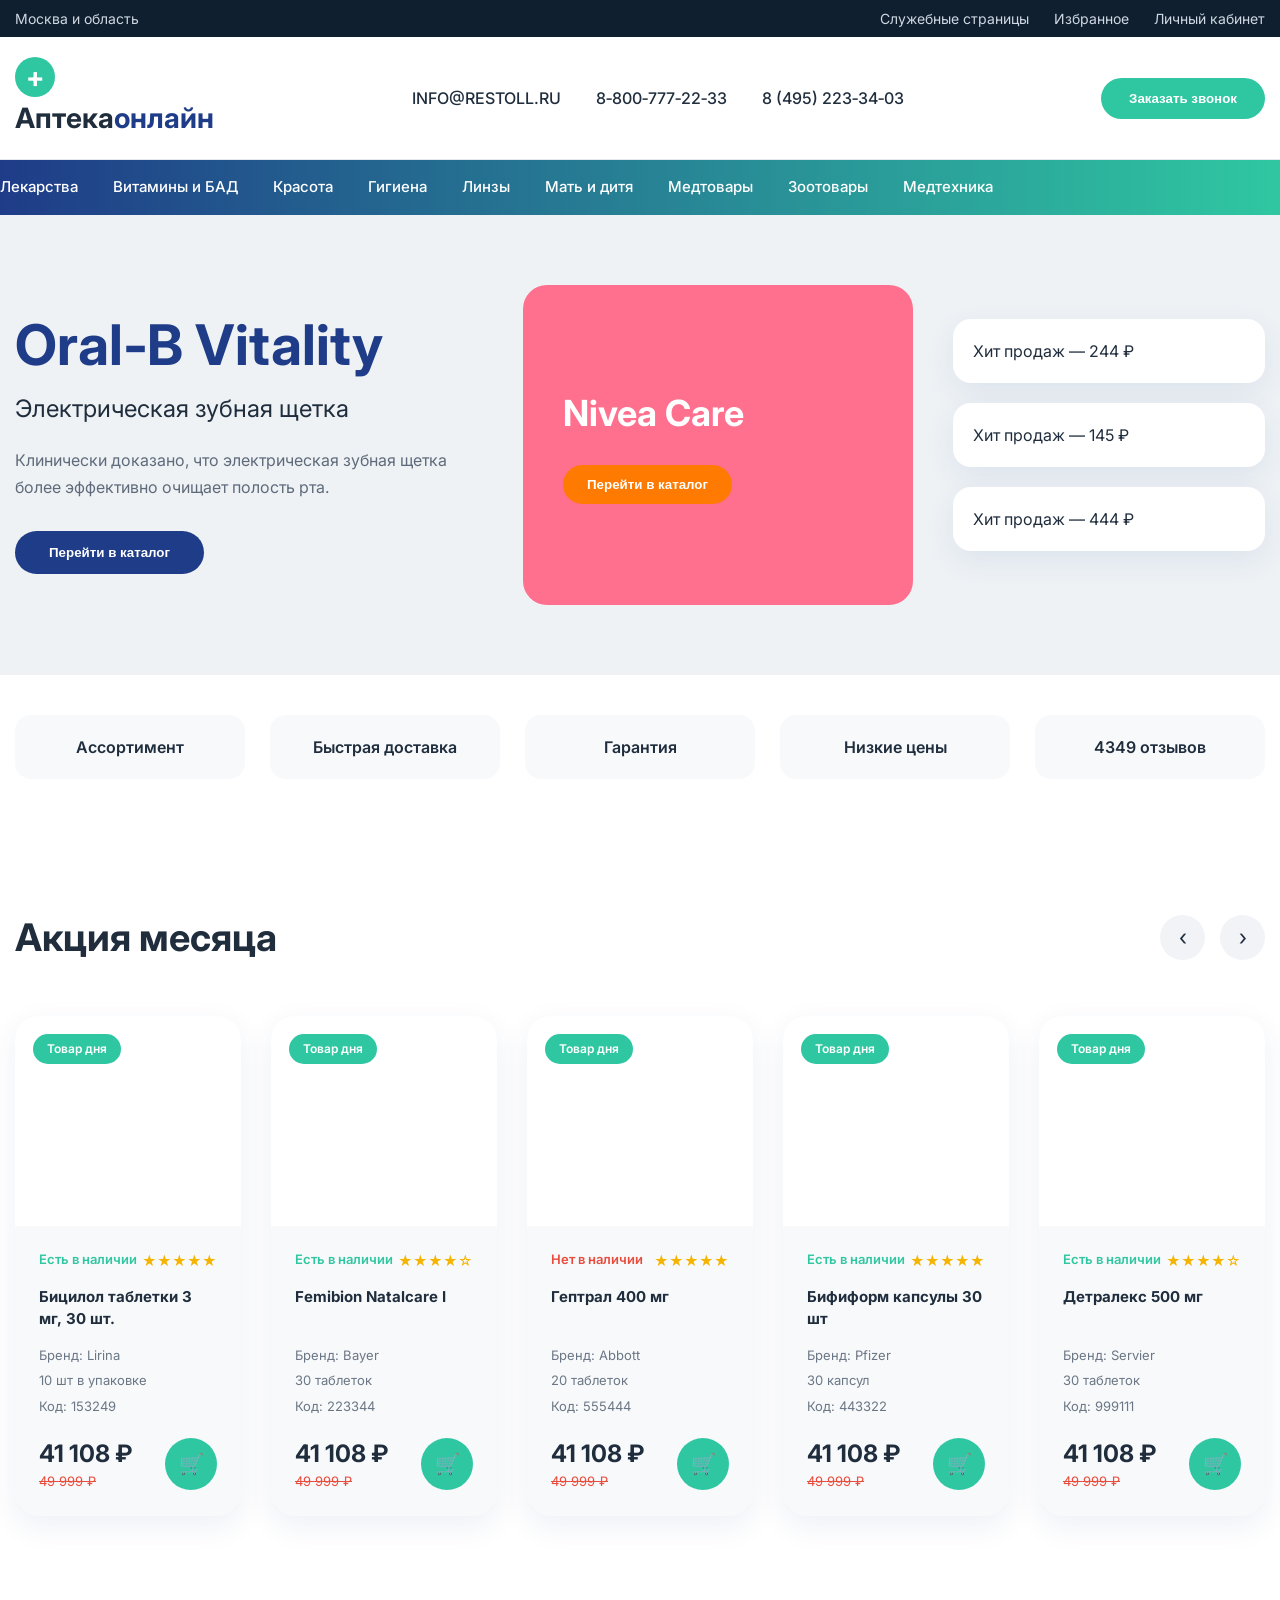
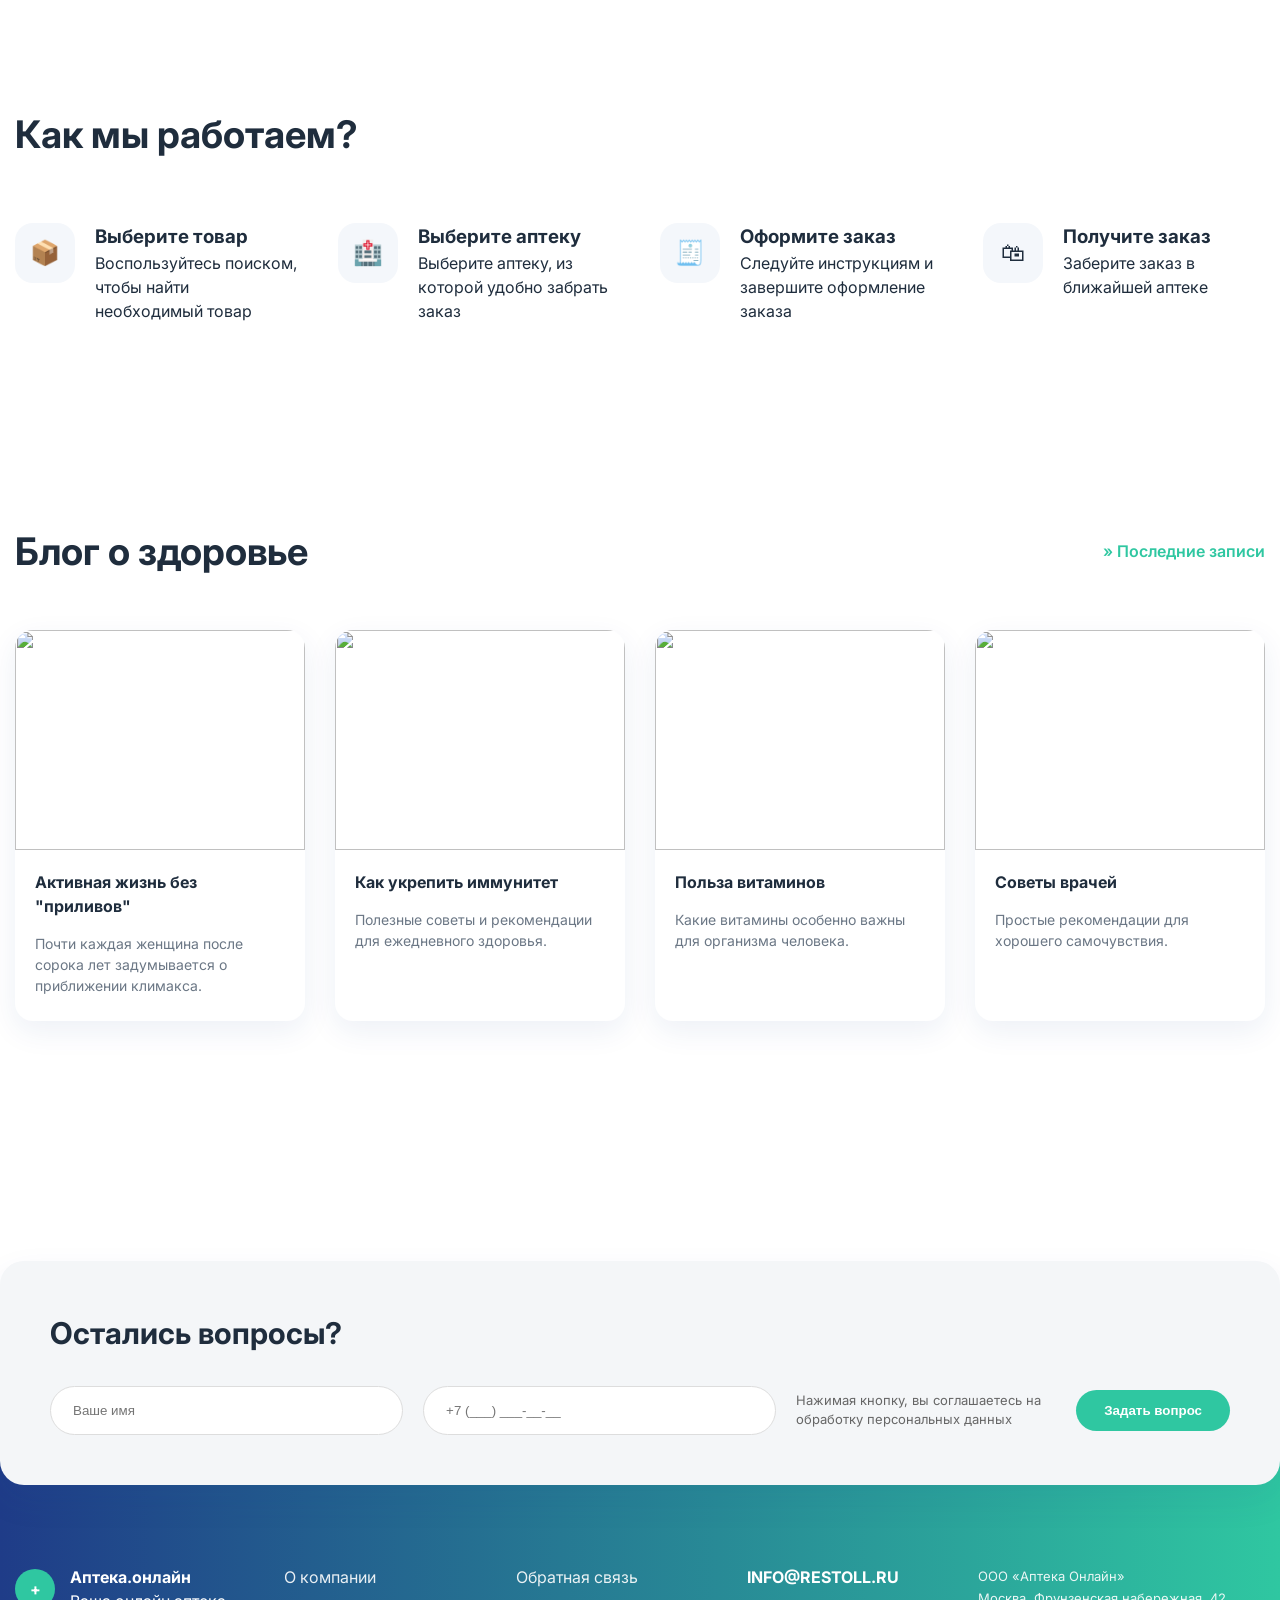
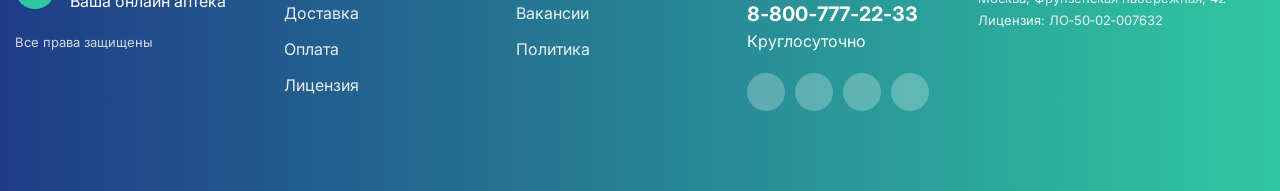
==== index.html @ 7237d6bb "Update index.html" ====
<!DOCTYPE html>
<html lang="ru">
<head>
<meta charset="UTF-8">
<meta name="viewport" content="width=device-width, initial-scale=1.0">

<title>Аптека онлайн</title>

<link rel="preconnect" href="https://fonts.googleapis.com">
<link rel="preconnect" href="https://fonts.gstatic.com" crossorigin>

<link href="https://fonts.googleapis.com/css2?family=Inter:wght@400;500;600;700&display=swap" rel="stylesheet">

<link rel="stylesheet" href="css/style.css">
</head>

<body>

<!-- ================= HEADER ================= -->

<header class="header">

    <!-- TOPBAR -->
    <div class="topbar">
        <div class="container topbar-flex">

            <div>Москва и область</div>

            <div class="top-links">
                <a href="#">Служебные страницы</a>
                <a href="#">Избранное</a>
                <a href="#">Личный кабинет</a>
            </div>

        </div>
    </div>

    <!-- MAIN HEADER -->
    <div class="header-main">

        <div class="container header-flex">

            <div class="logo">
                <span class="logo-icon">+</span>
                Аптека<span class="blue">онлайн</span>
            </div>

            <div class="header-contacts">
                <div>INFO@RESTOLL.RU</div>
                <div>8‑800‑777‑22‑33</div>
                <div>8 (495) 223‑34‑03</div>
            </div>

            <button class="btn-green">
                Заказать звонок
            </button>

        </div>

    </div>

    <!-- NAV -->
    <nav class="nav">

        <div class="container nav-flex">

            <a href="#">Лекарства</a>
            <a href="#">Витамины и БАД</a>
            <a href="#">Красота</a>
            <a href="#">Гигиена</a>
            <a href="#">Линзы</a>
            <a href="#">Мать и дитя</a>
            <a href="#">Медтовары</a>
            <a href="#">Зоотовары</a>
            <a href="#">Медтехника</a>

        </div>

    </nav>

</header>

<!-- ================= HERO ================= -->

<section class="hero">

    <div class="container hero-grid">

        <!-- LEFT -->
        <div class="hero-left">

            <h1>Oral‑B Vitality</h1>

            <p class="subtitle">
                Электрическая зубная щетка
            </p>

            <p class="desc">
                Клинически доказано, что электрическая зубная щетка
                более эффективно очищает полость рта.
            </p>

            <button class="btn-blue">
                Перейти в каталог
            </button>

        </div>

        <!-- CENTER BANNER -->
        <div class="hero-banner pink">

            <h3>Nivea Care</h3>

            <button class="btn-orange">
                Перейти в каталог
            </button>

        </div>

        <!-- RIGHT MINI CARDS -->
        <div class="hero-right">

            <div class="mini-card">
                Хит продаж — 244 ₽
            </div>

            <div class="mini-card">
                Хит продаж — 145 ₽
            </div>

            <div class="mini-card">
                Хит продаж — 444 ₽
            </div>

        </div>

    </div>

</section>

<!-- ================= ADVANTAGES ================= -->

<section class="advantages">

    <div class="container adv-grid">

        <div>Ассортимент</div>
        <div>Быстрая доставка</div>
        <div>Гарантия</div>
        <div>Низкие цены</div>
        <div>4349 отзывов</div>

    </div>

</section>

<!-- ================= PRODUCTS ================= -->

<section class="products">

    <div class="container">

        <div class="products-header">

            <h2>Акция месяца</h2>

            <div class="arrows">
                <div class="arrow">‹</div>
                <div class="arrow">›</div>
            </div>

        </div>

        <div class="products-grid">

            <!-- PRODUCT -->
            <div class="product-card">

                <div class="product-top">

                    <span class="badge">Товар дня</span>

                    <div class="product-image">
                        <img src="images/product1.png" alt="">
                    </div>

                </div>

                <div class="product-body">

                    <div class="stock-row">

                        <span class="stock">
                            Есть в наличии
                        </span>

                        <div class="stars">
                            ★★★★★
                        </div>

                    </div>

                    <h3>
                        Бицилол таблетки 3 мг, 30 шт.
                    </h3>

                    <ul class="product-info">
                        <li>Бренд: Lirina</li>
                        <li>10 шт в упаковке</li>
                        <li>Код: 153249</li>
                    </ul>

                    <div class="price-row">

                        <div>

                            <div class="price">
                                41 108 ₽
                            </div>

                            <div class="old-price">
                                49 999 ₽
                            </div>

                        </div>

                        <button class="cart-circle">
                            🛒
                        </button>

                    </div>

                </div>

            </div>

            <!-- PRODUCT -->
            <div class="product-card">

                <div class="product-top">

                    <span class="badge">Товар дня</span>

                    <div class="product-image">
                        <img src="images/product2.png" alt="">
                    </div>

                </div>

                <div class="product-body">

                    <div class="stock-row">

                        <span class="stock">
                            Есть в наличии
                        </span>

                        <div class="stars">
                            ★★★★☆
                        </div>

                    </div>

                    <h3>
                        Femibion Natalcare I
                    </h3>

                    <ul class="product-info">
                        <li>Бренд: Bayer</li>
                        <li>30 таблеток</li>
                        <li>Код: 223344</li>
                    </ul>

                    <div class="price-row">

                        <div>

                            <div class="price">
                                41 108 ₽
                            </div>

                            <div class="old-price">
                                49 999 ₽
                            </div>

                        </div>

                        <button class="cart-circle">
                            🛒
                        </button>

                    </div>

                </div>

            </div>

            <!-- PRODUCT -->
            <div class="product-card">

                <div class="product-top">

                    <span class="badge">Товар дня</span>

                    <div class="product-image">
                        <img src="images/product3.png" alt="">
                    </div>

                </div>

                <div class="product-body">

                    <div class="stock-row">

                        <span class="stock red">
                            Нет в наличии
                        </span>

                        <div class="stars">
                            ★★★★★
                        </div>

                    </div>

                    <h3>
                        Гептрал 400 мг
                    </h3>

                    <ul class="product-info">
                        <li>Бренд: Abbott</li>
                        <li>20 таблеток</li>
                        <li>Код: 555444</li>
                    </ul>

                    <div class="price-row">

                        <div>

                            <div class="price">
                                41 108 ₽
                            </div>

                            <div class="old-price">
                                49 999 ₽
                            </div>

                        </div>

                        <button class="cart-circle">
                            🛒
                        </button>

                    </div>

                </div>

            </div>

            <!-- PRODUCT -->
            <div class="product-card">

                <div class="product-top">

                    <span class="badge">Товар дня</span>

                    <div class="product-image">
                        <img src="images/product4.png" alt="">
                    </div>

                </div>

                <div class="product-body">

                    <div class="stock-row">

                        <span class="stock">
                            Есть в наличии
                        </span>

                        <div class="stars">
                            ★★★★★
                        </div>

                    </div>

                    <h3>
                        Бифиформ капсулы 30 шт
                    </h3>

                    <ul class="product-info">
                        <li>Бренд: Pfizer</li>
                        <li>30 капсул</li>
                        <li>Код: 443322</li>
                    </ul>

                    <div class="price-row">

                        <div>

                            <div class="price">
                                41 108 ₽
                            </div>

                            <div class="old-price">
                                49 999 ₽
                            </div>

                        </div>

                        <button class="cart-circle">
                            🛒
                        </button>

                    </div>

                </div>

            </div>

            <!-- PRODUCT -->
            <div class="product-card">

                <div class="product-top">

                    <span class="badge">Товар дня</span>

                    <div class="product-image">
                        <img src="images/product5.png" alt="">
                    </div>

                </div>

                <div class="product-body">

                    <div class="stock-row">

                        <span class="stock">
                            Есть в наличии
                        </span>

                        <div class="stars">
                            ★★★★☆
                        </div>

                    </div>

                    <h3>
                        Детралекс 500 мг
                    </h3>

                    <ul class="product-info">
                        <li>Бренд: Servier</li>
                        <li>30 таблеток</li>
                        <li>Код: 999111</li>
                    </ul>

                    <div class="price-row">

                        <div>

                            <div class="price">
                                41 108 ₽
                            </div>

                            <div class="old-price">
                                49 999 ₽
                            </div>

                        </div>

                        <button class="cart-circle">
                            🛒
                        </button>

                    </div>

                </div>

            </div>

        </div>

    </div>

</section>

<!-- ================= HOW ================= -->

<section class="how-section">

    <div class="container">

        <h2>Как мы работаем?</h2>

        <div class="how-grid">

            <div class="how-item">

                <div class="how-icon">📦</div>

                <div>

                    <h3>Выберите товар</h3>

                    <p>
                        Воспользуйтесь поиском,
                        чтобы найти необходимый товар
                    </p>

                </div>

            </div>

            <div class="how-item">

                <div class="how-icon">🏥</div>

                <div>

                    <h3>Выберите аптеку</h3>

                    <p>
                        Выберите аптеку,
                        из которой удобно забрать заказ
                    </p>

                </div>

            </div>

            <div class="how-item">

                <div class="how-icon">🧾</div>

                <div>

                    <h3>Оформите заказ</h3>

                    <p>
                        Следуйте инструкциям
                        и завершите оформление заказа
                    </p>

                </div>

            </div>

            <div class="how-item">

                <div class="how-icon">🛍</div>

                <div>

                    <h3>Получите заказ</h3>

                    <p>
                        Заберите заказ
                        в ближайшей аптеке
                    </p>

                </div>

            </div>

        </div>

    </div>

</section>

<!-- ================= BLOG ================= -->

<section class="blog-section">

    <div class="container">

        <div class="blog-header">

            <h2>Блог о здоровье</h2>

            <a href="#" class="blog-link">
                » Последние записи
            </a>

        </div>

        <div class="blog-grid">

            <div class="blog-card">

                <div class="blog-img">
                    <img src="images/blog1.jpg" alt="">
                </div>

                <h3>
                    Активная жизнь без "приливов"
                </h3>

                <p>
                    Почти каждая женщина после сорока лет
                    задумывается о приближении климакса.
                </p>

            </div>

            <div class="blog-card">

                <div class="blog-img">
                    <img src="images/blog2.jpg" alt="">
                </div>

                <h3>
                    Как укрепить иммунитет
                </h3>

                <p>
                    Полезные советы и рекомендации
                    для ежедневного здоровья.
                </p>

            </div>

            <div class="blog-card">

                <div class="blog-img">
                    <img src="images/blog3.jpg" alt="">
                </div>

                <h3>
                    Польза витаминов
                </h3>

                <p>
                    Какие витамины особенно важны
                    для организма человека.
                </p>

            </div>

            <div class="blog-card">

                <div class="blog-img">
                    <img src="images/blog4.jpg" alt="">
                </div>

                <h3>
                    Советы врачей
                </h3>

                <p>
                    Простые рекомендации
                    для хорошего самочувствия.
                </p>

            </div>

        </div>

    </div>

</section>

<!-- ================= FOOTER ================= -->

<footer class="footer">

    <div class="questions-wrapper">

        <div class="container questions">

            <h2>Остались вопросы?</h2>

            <div class="questions-form">

                <input type="text" placeholder="Ваше имя">

                <input type="text" placeholder="+7 (___) ___‑__‑__">

                <p class="policy">
                    Нажимая кнопку, вы соглашаетесь
                    на обработку персональных данных
                </p>

                <button class="btn-green">
                    Задать вопрос
                </button>

            </div>

        </div>

    </div>

    <div class="footer-main">

        <div class="container footer-grid">

            <div class="footer-col">

                <div class="footer-logo">

                    <div class="logo-icon">+</div>

                    <div>

                        <strong>Аптека.онлайн</strong><br>
                        <span>Ваша онлайн аптека</span>

                    </div>

                </div>

                <p class="copyright">
                    Все права защищены
                </p>

            </div>

            <div class="footer-col">

                <ul>
                    <li>О компании</li>
                    <li>Доставка</li>
                    <li>Оплата</li>
                    <li>Лицензия</li>
                </ul>

            </div>

            <div class="footer-col">

                <ul>
                    <li>Обратная связь</li>
                    <li>Вакансии</li>
                    <li>Политика</li>
                </ul>

            </div>

            <div class="footer-col footer-contacts">

                <p><strong>INFO@RESTOLL.RU</strong></p>

                <p class="phone">
                    8‑800‑777‑22‑33
                </p>

                <span>Круглосуточно</span>

                <div class="socials">

                    <div class="soc"></div>
                    <div class="soc"></div>
                    <div class="soc"></div>
                    <div class="soc"></div>

                </div>

            </div>

            <div class="footer-col footer-info">

                <p>
                    ООО «Аптека Онлайн»<br>
                    Москва, Фрунзенская набережная, 42<br>
                    Лицензия: ЛО‑50‑02‑007632
                </p>

            </div>

        </div>

    </div>

</footer>

</body>
</html>
---- css/style.css ----
/* ================= RESET ================= */

*{
    margin:0;
    padding:0;
    box-sizing:border-box;
}

html{
    scroll-behavior:smooth;
}

body{
    font-family:'Inter', Arial, sans-serif;
    background:#f4f7f9;
    color:#1f2d3d;
    line-height:1.5;
}

img{
    max-width:100%;
    display:block;
}

button,
a,
.product-card,
.blog-card,
.partner,
.arrow{
    transition:0.3s ease;
}

.container{
    width:100%;
    max-width:1320px;
    margin:0 auto;
    padding:0 15px;
}

/* ================= HEADER ================= */

.header{
    position:sticky;
    top:0;
    z-index:1000;
    background:#fff;
}

.topbar{
    background:#0f1f2f;
    color:#cfd8e3;
    font-size:14px;
    padding:8px 0;
}

.topbar-flex{
    display:flex;
    justify-content:space-between;
    align-items:center;
}

.top-links{
    display:flex;
    align-items:center;
}

.top-links a{
    margin-left:25px;
    color:#cfd8e3;
    text-decoration:none;
}

.top-links a:hover{
    opacity:0.7;
}

.header-main{
    background:#ffffff;
    padding:20px 0;
    border-bottom:1px solid #e5e9ef;
}

.header-flex{
    display:flex;
    justify-content:space-between;
    align-items:center;
    gap:30px;
}

.logo{
    font-size:28px;
    font-weight:700;
    white-space:nowrap;
}

.logo .blue{
    color:#1f3c88;
}

.header-contacts{
    display:flex;
    gap:35px;
    font-weight:500;
    flex-wrap:wrap;
}

.btn-green{
    background:#2fc7a1;
    color:#fff;
    border:none;
    padding:13px 28px;
    border-radius:40px;
    cursor:pointer;
    font-weight:600;
}

.btn-green:hover{
    transform:translateY(-3px);
    box-shadow:0 10px 20px rgba(47,199,161,0.3);
}

.logo-icon{
    width:40px;
    height:40px;
    background:#2fc7a1;
    border-radius:50%;
    display:flex;
    align-items:center;
    justify-content:center;
    color:#fff;
    font-weight:bold;
}

/* ================= NAV ================= */

.nav{
    background:linear-gradient(90deg,#1f3c88,#2fc7a1);
}

.nav-flex{
    display:flex;
    gap:35px;
    padding:16px 0;
    flex-wrap:wrap;
}

.nav a{
    color:#fff;
    text-decoration:none;
    font-weight:500;
    font-size:15px;
}

.nav a:hover{
    opacity:0.7;
}

/* ================= HERO ================= */

.hero{
    background:#eef2f5;
    padding:70px 0;
}

.hero-grid{
    display:grid;
    grid-template-columns:1.2fr 1fr 0.8fr;
    gap:40px;
    align-items:center;
}

.hero-left h1{
    font-size:56px;
    color:#1f3c88;
    margin-bottom:15px;
    line-height:1.1;
}

.subtitle{
    font-size:24px;
    margin-bottom:20px;
}

.desc{
    color:#5f6b7a;
    line-height:1.7;
    margin-bottom:30px;
    max-width:500px;
}

.btn-blue{
    background:#1f3c88;
    color:#fff;
    padding:14px 34px;
    border:none;
    border-radius:40px;
    font-weight:600;
    cursor:pointer;
}

.btn-blue:hover{
    transform:translateY(-3px);
    box-shadow:0 10px 25px rgba(31,60,136,0.25);
}

.hero-banner{
    border-radius:24px;
    padding:50px 40px;
    color:#fff;
    min-height:320px;
    display:flex;
    flex-direction:column;
    justify-content:center;
}

.pink{
    background:#ff6f8e;
}

.hero-banner h3{
    font-size:36px;
    margin-bottom:25px;
}

.btn-orange{
    background:#ff7a00;
    color:#fff;
    border:none;
    padding:12px 24px;
    border-radius:30px;
    font-weight:600;
    cursor:pointer;
    width:max-content;
}

.btn-orange:hover{
    transform:translateY(-3px);
    box-shadow:0 10px 20px rgba(255,122,0,0.3);
}

.hero-right .mini-card{
    background:#ffffff;
    padding:20px;
    border-radius:18px;
    margin-bottom:20px;
    box-shadow:0 10px 30px rgba(31,60,136,0.08);
}

.hero-right .mini-card:hover{
    transform:translateY(-4px);
}

/* ================= ADVANTAGES ================= */

.advantages{
    background:#fff;
    padding:40px 0;
}

.adv-grid{
    display:grid;
    grid-template-columns:repeat(5,1fr);
    gap:25px;
    text-align:center;
}

.adv-grid div{
    background:#f7f9fb;
    padding:20px;
    border-radius:16px;
    font-weight:600;
}

/* ================= PRODUCTS ================= */

.products{
    padding:90px 0;
    background:#ffffff;
}

.products-header{
    display:flex;
    justify-content:space-between;
    align-items:center;
    margin-bottom:50px;
}

.products-header h2{
    font-size:38px;
    font-weight:700;
}

.arrows{
    display:flex;
    gap:15px;
}

.arrow{
    width:45px;
    height:45px;
    border-radius:50%;
    background:#f1f3f6;
    display:flex;
    align-items:center;
    justify-content:center;
    font-size:22px;
    cursor:pointer;
}

.arrow:hover{
    background:#2fc7a1;
    color:#fff;
}

.products-grid{
    display:grid;
    grid-template-columns:repeat(5,1fr);
    gap:30px;
}

.product-card{
    background:#f7f9fb;
    border-radius:24px;
    overflow:hidden;
    box-shadow:0 10px 30px rgba(31,60,136,0.08);
}

.product-card:hover{
    transform:translateY(-8px);
}

.product-top{
    background:#ffffff;
    padding:20px;
    position:relative;
}

.badge{
    position:absolute;
    top:18px;
    left:18px;
    background:#2fc7a1;
    color:#fff;
    padding:6px 14px;
    border-radius:20px;
    font-size:12px;
    font-weight:600;
}

.product-image{
    height:170px;
    display:flex;
    align-items:center;
    justify-content:center;
}

.product-image img{
    max-width:100%;
    max-height:100%;
    object-fit:contain;
}

.product-body{
    padding:24px;
}

.stock-row{
    display:flex;
    justify-content:space-between;
    align-items:center;
    margin-bottom:12px;
}

.stock{
    color:#2fc7a1;
    font-weight:600;
    font-size:13px;
}

.stock.red{
    color:#e74c3c;
}

.stars{
    color:#f4b400;
    font-size:14px;
}

.product-body h3{
    font-size:15px;
    margin:15px 0;
    line-height:1.5;
    min-height:45px;
}

.product-info{
    list-style:none;
    margin-bottom:20px;
    font-size:13px;
    color:#6b7785;
}

.product-info li{
    margin-bottom:6px;
}

.price-row{
    display:flex;
    justify-content:space-between;
    align-items:center;
}

.price{
    font-size:24px;
    font-weight:700;
}

.old-price{
    color:#e74c3c;
    font-size:13px;
    text-decoration:line-through;
}

.cart-circle{
    width:52px;
    height:52px;
    border-radius:50%;
    background:#2fc7a1;
    border:none;
    color:#fff;
    font-size:20px;
    cursor:pointer;
}

.cart-circle:hover{
    transform:scale(1.08);
}

/* ================= HOW ================= */

.how-section{
    padding:100px 0;
    background:#ffffff;
}

.how-section h2{
    font-size:38px;
    margin-bottom:60px;
}

.how-grid{
    display:grid;
    grid-template-columns:repeat(4,1fr);
    gap:40px;
}

.how-item{
    display:flex;
    gap:20px;
}

.how-icon{
    min-width:60px;
    height:60px;
    border-radius:18px;
    background:#f4f7fb;
    display:flex;
    align-items:center;
    justify-content:center;
    font-size:24px;
}

/* ================= REVIEWS ================= */

.reviews-section{
    padding:120px 0;
    background:#eef2f5;
}

.reviews-wrapper{
    display:grid;
    grid-template-columns:380px 1fr;
    gap:50px;
}

.rating-card{
    background:#ffffff;
    padding:50px;
    border-radius:24px;
    box-shadow:0 15px 35px rgba(31,60,136,0.08);
}

.rating-number{
    font-size:72px;
    font-weight:700;
    margin:20px 0;
}

.big{
    font-size:22px;
    margin-bottom:20px;
}

.reviews-list{
    display:flex;
    flex-direction:column;
    gap:30px;
}

.review-item{
    background:#fff;
    padding:30px;
    border-radius:18px;
}

.review-header{
    display:flex;
    gap:15px;
    flex-wrap:wrap;
    margin-bottom:15px;
}

.all-reviews{
    color:#2fc7a1;
    text-decoration:none;
    font-weight:600;
}

/* ================= PARTNERS ================= */

.partners-section{
    padding:100px 0;
    background:#0f1f2f;
    color:#ffffff;
}

.partners-header{
    display:flex;
    justify-content:space-between;
    align-items:center;
    margin-bottom:60px;
}

.partners-grid{
    display:grid;
    grid-template-columns:repeat(6,1fr);
    gap:50px 40px;
}

.partner{
    text-align:center;
    opacity:0.7;
    padding:20px;
}

.partner:hover{
    opacity:1;
    transform:scale(1.05);
}

/* ================= ABOUT ================= */

.about-section{
    padding:120px 0 60px;
    background:#0f1f2f;
    color:#ffffff;
}

.about-section h2{
    margin-bottom:50px;
    font-size:38px;
}

.about-grid{
    display:grid;
    grid-template-columns:repeat(3,1fr);
    gap:60px;
}

.about-grid p{
    opacity:0.9;
    margin-bottom:20px;
}

.about-highlight{
    background:linear-gradient(90deg,#1f3c88,#2fc7a1);
    padding:40px 0;
    margin:60px 0;
    border-radius:24px;
}

.show-more{
    color:#2fc7a1;
    text-decoration:none;
}

/* ================= ALPHABET ================= */

.alphabet-section{
    padding:100px 0;
    background:#0f1f2f;
    color:#ffffff;
}

.alphabet-header{
    display:flex;
    justify-content:space-between;
    margin-bottom:40px;
    flex-wrap:wrap;
    gap:20px;
}

.alphabet-header a{
    color:#2fc7a1;
    text-decoration:none;
}

.alphabet{
    display:flex;
    flex-wrap:wrap;
    gap:18px;
    font-size:20px;
}

/* ================= BLOG ================= */

.blog-section{
    padding:100px 0;
    background:#ffffff;
}

.blog-header{
    display:flex;
    justify-content:space-between;
    align-items:center;
    margin-bottom:50px;
}

.blog-header h2{
    font-size:38px;
}

.blog-link{
    color:#2fc7a1;
    text-decoration:none;
    font-weight:600;
}

.blog-grid{
    display:grid;
    grid-template-columns:repeat(4,1fr);
    gap:30px;
}

.blog-card{
    background:#fff;
    border-radius:18px;
    overflow:hidden;
    box-shadow:0 10px 30px rgba(31,60,136,0.08);
}

.blog-card:hover{
    transform:translateY(-6px);
}

.blog-img{
    height:220px;
    overflow:hidden;
}

.blog-img img{
    width:100%;
    height:100%;
    object-fit:cover;
}

.blog-card h3,
.blog-card p{
    padding:0 20px;
}

.blog-card h3{
    font-size:16px;
    margin:20px 0 15px;
    line-height:1.5;
}

.blog-card p{
    font-size:14px;
    color:#6b7785;
    padding-bottom:25px;
}

/* ================= QUESTIONS ================= */

.questions-wrapper{
    background:#ffffff;
    padding:80px 0 0;
}

.questions{
    background:#f4f6f8;
    padding:50px;
    border-radius:24px;
    position:relative;
    top:60px;
    box-shadow:0 15px 35px rgba(31,60,136,0.08);
}

.questions h2{
    margin-bottom:30px;
    font-size:30px;
}

.questions-form{
    display:flex;
    align-items:center;
    gap:20px;
}

.questions-form input{
    flex:1;
    padding:16px 22px;
    border-radius:40px;
    border:1px solid #ddd;
    outline:none;
}

.questions-form input:focus{
    border-color:#2fc7a1;
}

.policy{
    font-size:13px;
    max-width:260px;
    color:#666;
}

.policy a{
    color:#2fc7a1;
    text-decoration:none;
}

/* ================= FOOTER ================= */

.footer-main{
    background:linear-gradient(90deg,#1f3c88,#2fc7a1);
    padding:140px 0 80px;
    color:#ffffff;
}

.footer-grid{
    display:grid;
    grid-template-columns:1.2fr 1fr 1fr 1fr 1.5fr;
    gap:40px;
}

.footer-logo{
    display:flex;
    align-items:center;
    gap:15px;
    margin-bottom:20px;
}

.footer-col ul{
    list-style:none;
}

.footer-col ul li{
    margin-bottom:12px;
    cursor:pointer;
    opacity:0.9;
}

.footer-col ul li:hover{
    opacity:1;
}

.footer-contacts .phone{
    font-size:20px;
    font-weight:700;
    margin-top:10px;
}

.socials{
    display:flex;
    gap:10px;
    margin-top:20px;
}

.soc{
    width:38px;
    height:38px;
    border-radius:50%;
    background:rgba(255,255,255,0.25);
}

.footer-info{
    font-size:13px;
    line-height:1.7;
    opacity:0.9;
}

.copyright{
    font-size:13px;
    opacity:0.8;
}

/* ================= RESPONSIVE ================= */

@media (max-width:1200px){

    .products-grid{
        grid-template-columns:repeat(3,1fr);
    }

    .blog-grid{
        grid-template-columns:repeat(2,1fr);
    }

    .partners-grid{
        grid-template-columns:repeat(4,1fr);
    }

    .footer-grid{
        grid-template-columns:repeat(3,1fr);
    }
}

@media (max-width:992px){

    .header-flex{
        flex-direction:column;
        align-items:flex-start;
    }

    .hero-grid{
        grid-template-columns:1fr;
    }

    .products-grid{
        grid-template-columns:repeat(2,1fr);
    }

    .how-grid{
        grid-template-columns:repeat(2,1fr);
    }

    .reviews-wrapper{
        grid-template-columns:1fr;
    }

    .about-grid{
        grid-template-columns:1fr;
    }

    .footer-grid{
        grid-template-columns:1fr 1fr;
    }

    .questions-form{
        flex-wrap:wrap;
    }
}

@media (max-width:768px){

    .hero-left h1{
        font-size:42px;
    }

    .products-header h2,
    .how-section h2,
    .about-section h2,
    .blog-header h2{
        font-size:30px;
    }

    .adv-grid{
        grid-template-columns:repeat(2,1fr);
    }

    .partners-grid{
        grid-template-columns:repeat(3,1fr);
    }
}

@media (max-width:576px){

    .topbar-flex,
    .blog-header,
    .products-header,
    .partners-header,
    .alphabet-header{
        flex-direction:column;
        align-items:flex-start;
        gap:20px;
    }

    .products-grid,
    .blog-grid,
    .how-grid,
    .partners-grid,
    .footer-grid,
    .adv-grid{
        grid-template-columns:1fr;
    }

    .questions-form{
        flex-direction:column;
        align-items:stretch;
    }

    .questions{
        padding:30px 20px;
    }

    .hero{
        padding:50px 0;
    }

    .hero-left h1{
        font-size:36px;
    }

    .subtitle{
        font-size:20px;
    }

    .product-body,
    .review-item,
    .rating-card{
        padding:20px;
    }

    .footer-main{
        padding:120px 0 60px;
    }
}
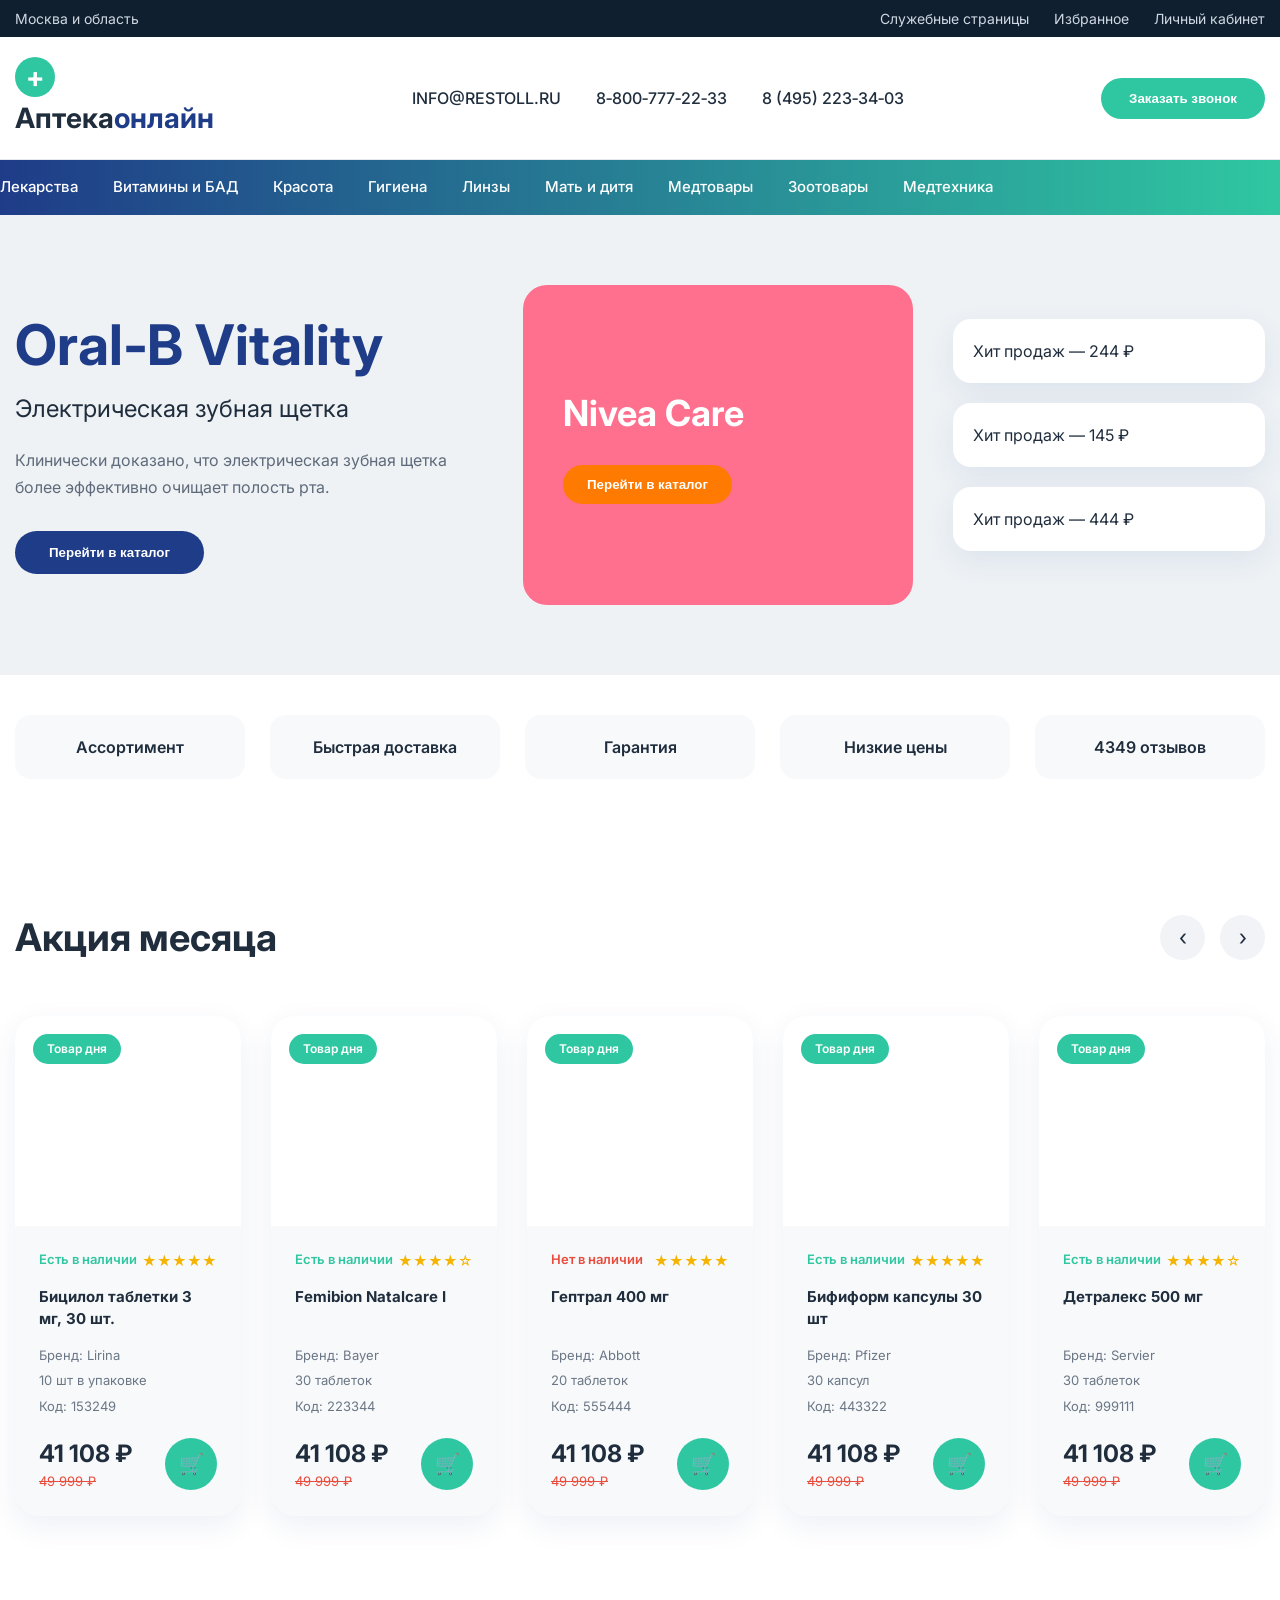
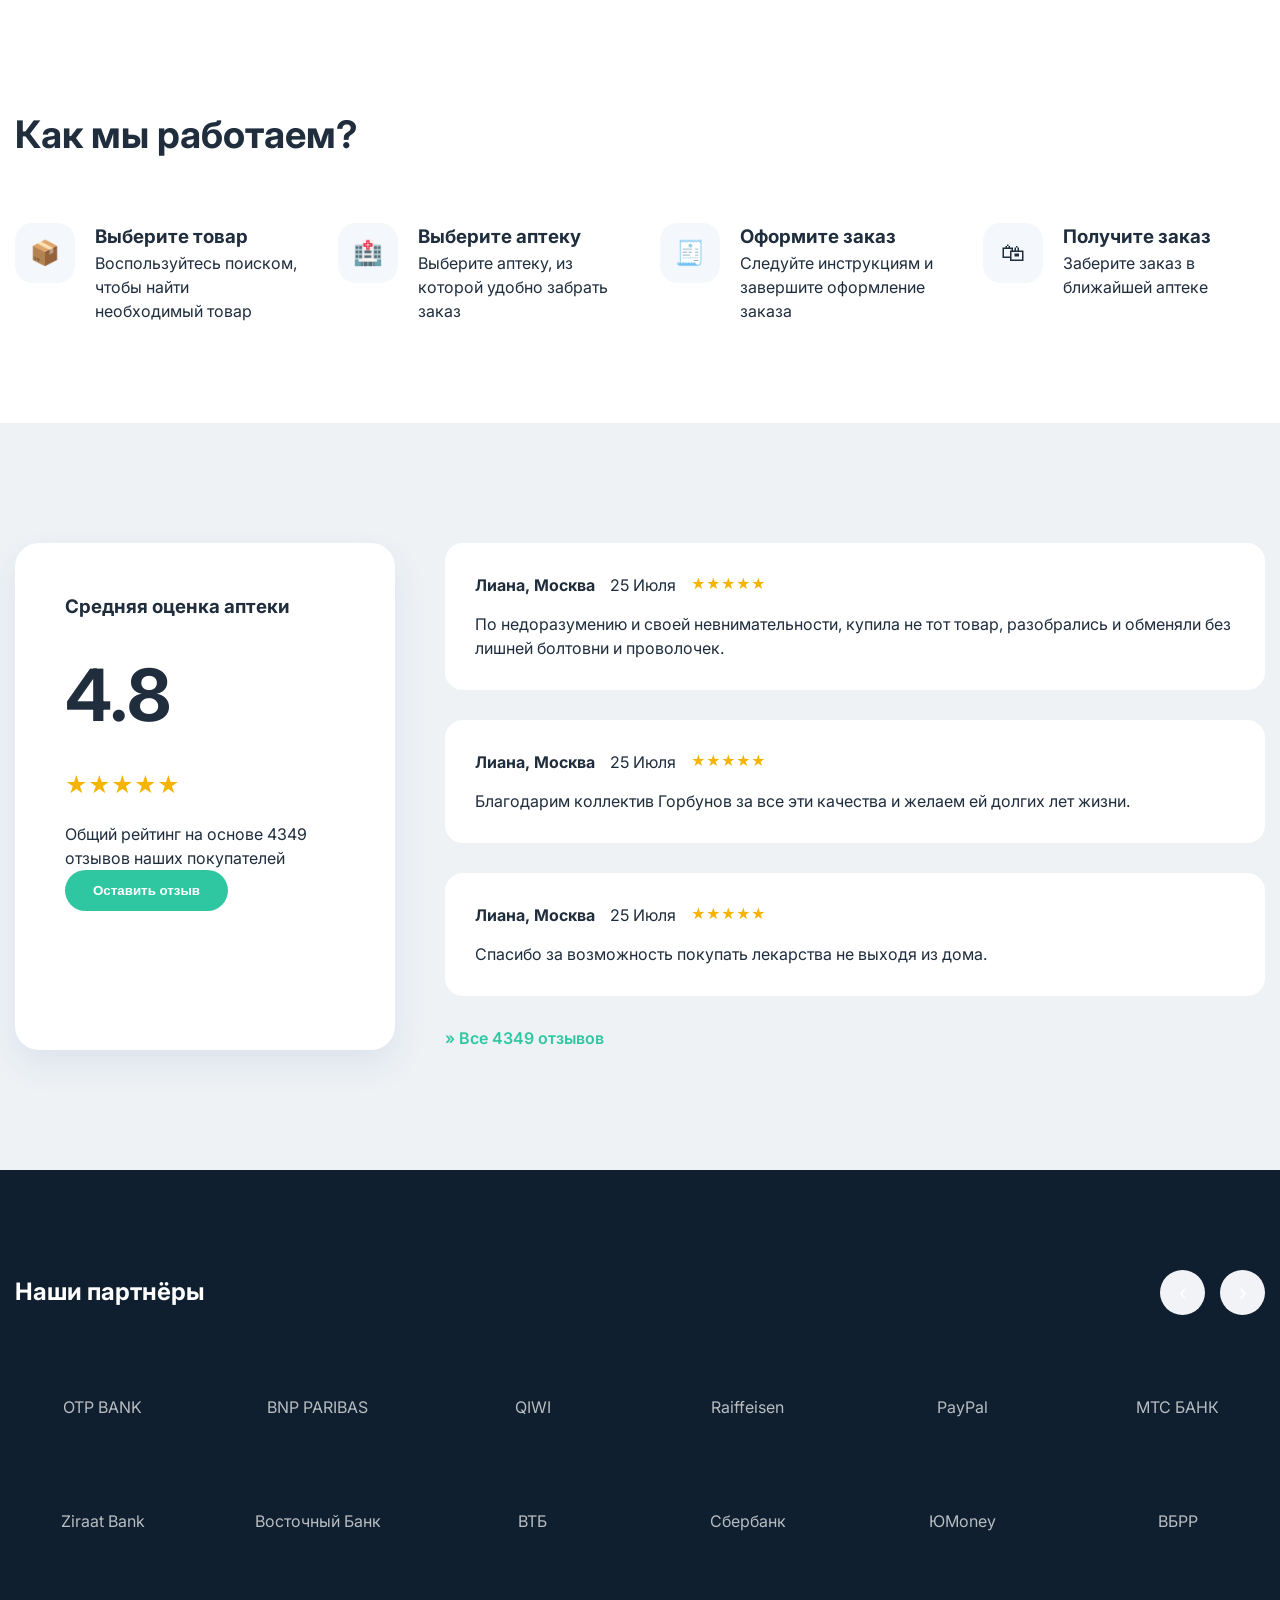
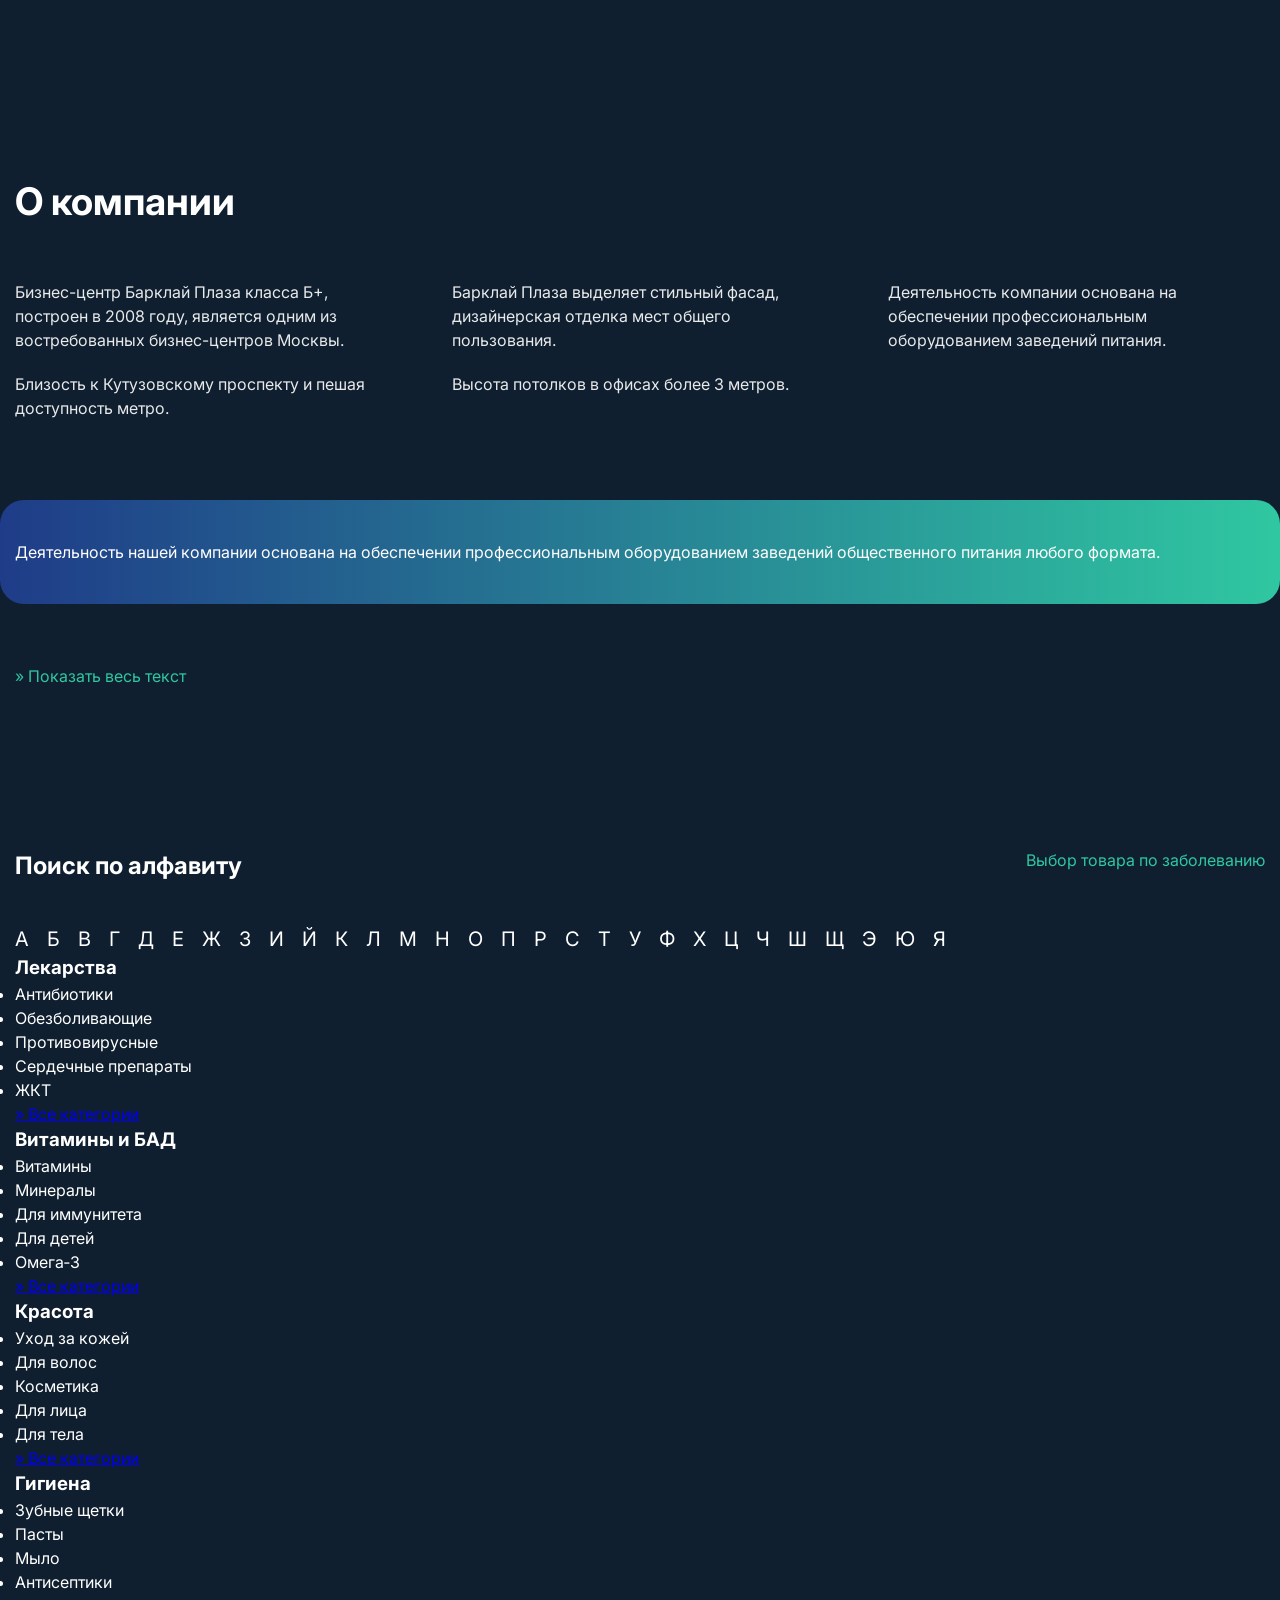
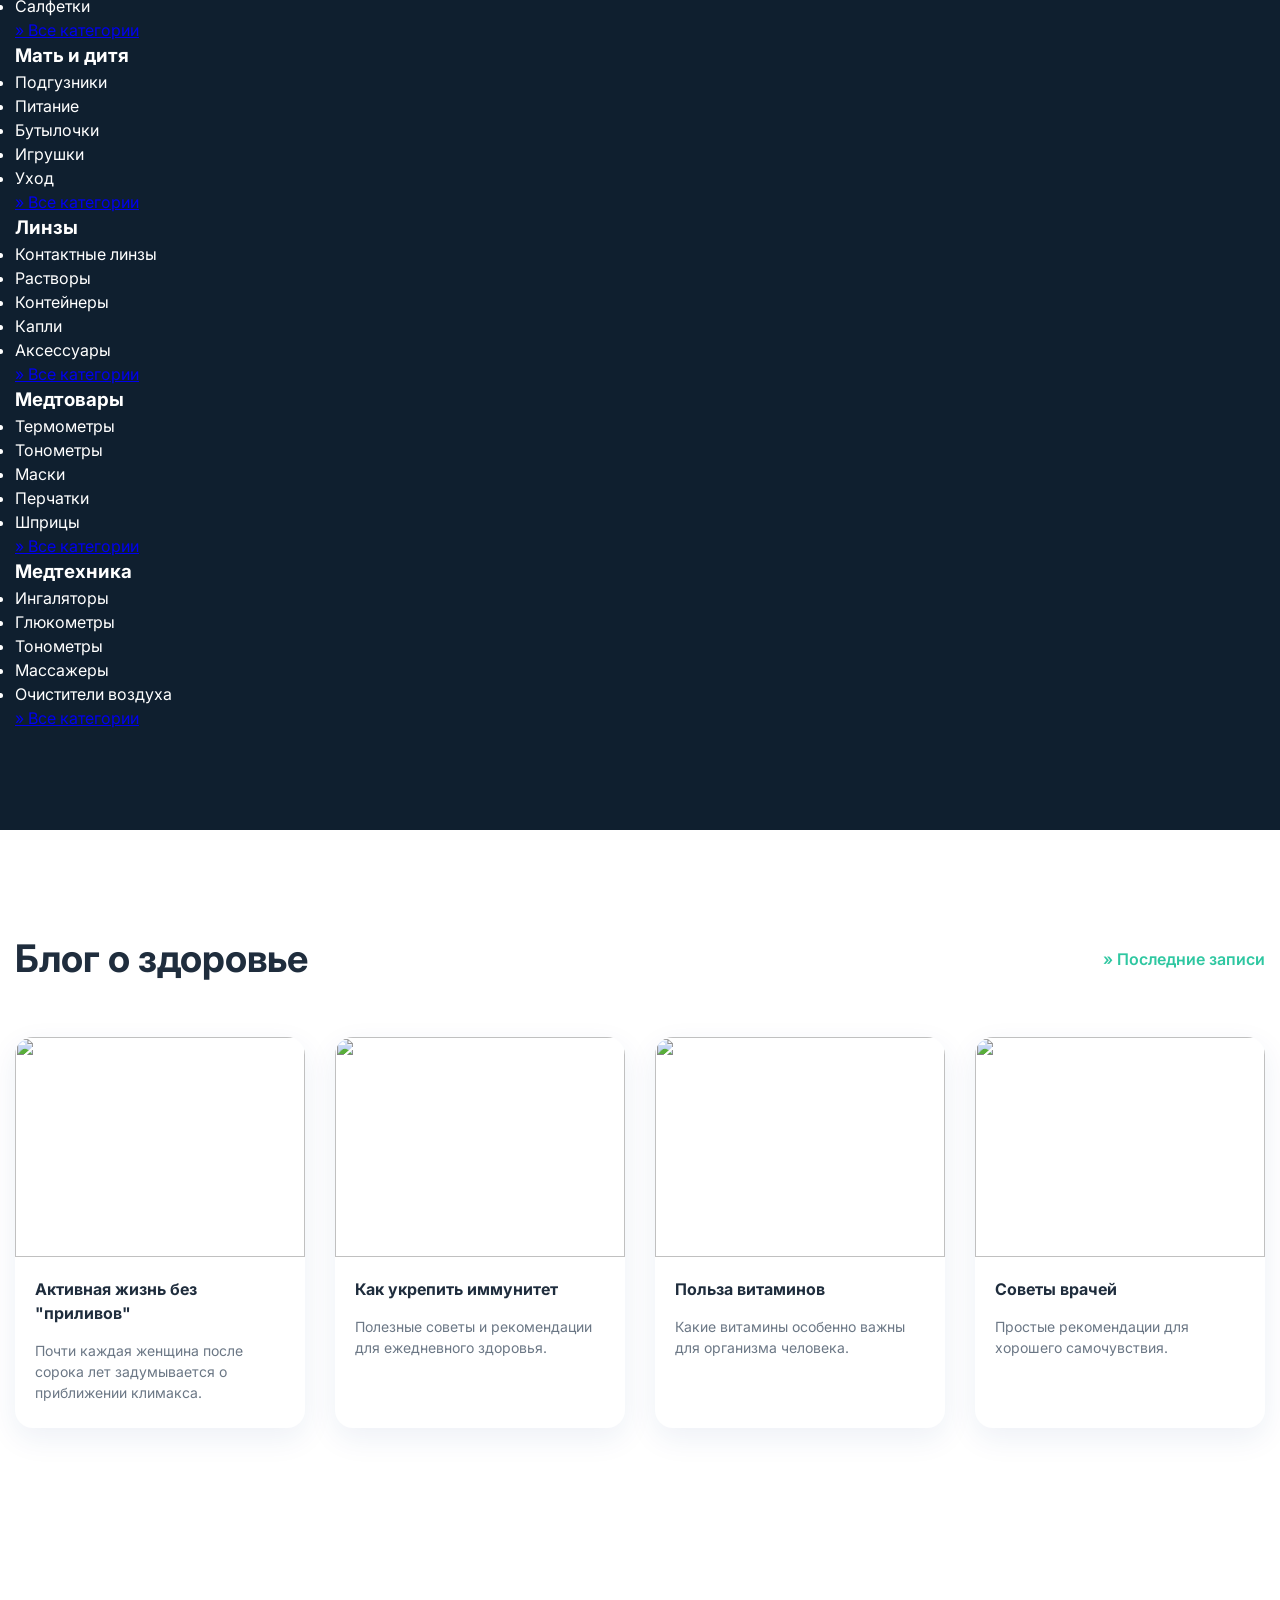
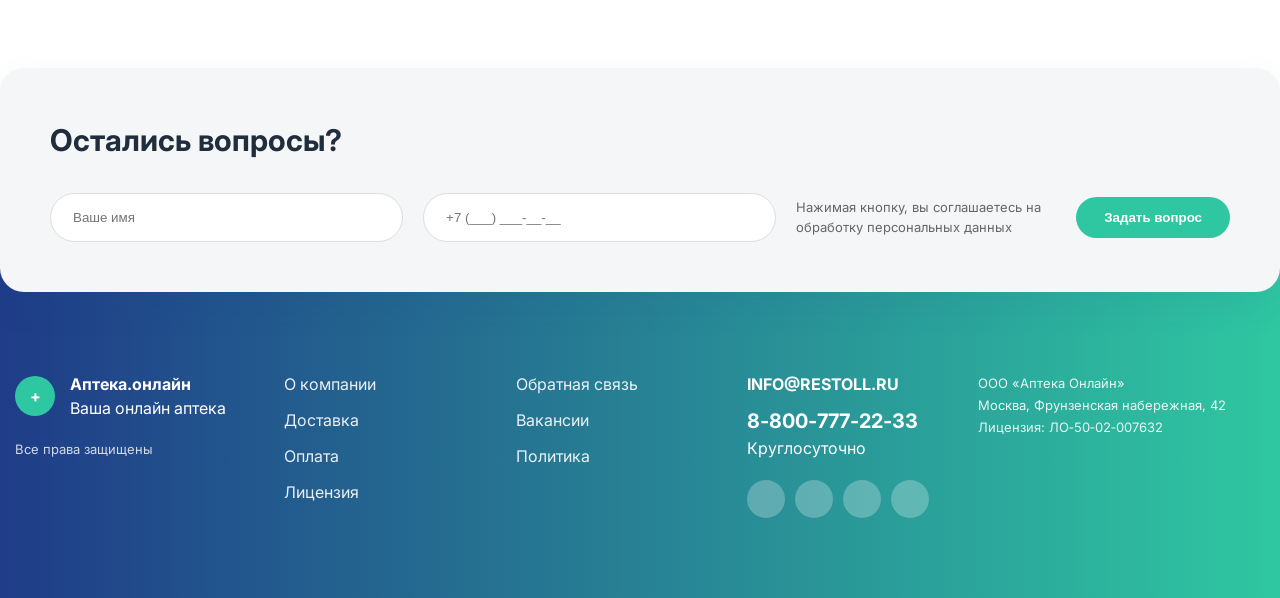
==== commit 6d61c221: "Update index.html" ====
--- a/index.html
+++ b/index.html
@@ -568,6 +568,410 @@
 
 </section>
 
+<!-- ================= REVIEWS ================= -->
+
+<section class="reviews-section">
+
+    <div class="container">
+
+        <div class="reviews-wrapper">
+
+            <!-- LEFT -->
+            <div class="rating-card">
+
+                <h3>Средняя оценка аптеки</h3>
+
+                <div class="rating-number">4.8</div>
+
+                <div class="stars big">★★★★★</div>
+
+                <p>
+                    Общий рейтинг на основе 4349
+                    отзывов наших покупателей
+                </p>
+
+                <button class="btn-green">
+                    Оставить отзыв
+                </button>
+
+            </div>
+
+            <!-- RIGHT -->
+            <div class="reviews-list">
+
+                <div class="review-item">
+
+                    <div class="review-header">
+
+                        <strong>Лиана, Москва</strong>
+
+                        <span>25 Июля</span>
+
+                        <div class="stars">★★★★★</div>
+
+                    </div>
+
+                    <p>
+                        По недоразумению и своей невнимательности,
+                        купила не тот товар, разобрались и обменяли
+                        без лишней болтовни и проволочек.
+                    </p>
+
+                </div>
+
+                <div class="review-item">
+
+                    <div class="review-header">
+
+                        <strong>Лиана, Москва</strong>
+
+                        <span>25 Июля</span>
+
+                        <div class="stars">★★★★★</div>
+
+                    </div>
+
+                    <p>
+                        Благодарим коллектив Горбунов за все эти
+                        качества и желаем ей долгих лет жизни.
+                    </p>
+
+                </div>
+
+                <div class="review-item">
+
+                    <div class="review-header">
+
+                        <strong>Лиана, Москва</strong>
+
+                        <span>25 Июля</span>
+
+                        <div class="stars">★★★★★</div>
+
+                    </div>
+
+                    <p>
+                        Спасибо за возможность покупать лекарства
+                        не выходя из дома.
+                    </p>
+
+                </div>
+
+                <a href="#" class="all-reviews">
+                    » Все 4349 отзывов
+                </a>
+
+            </div>
+
+        </div>
+
+    </div>
+
+</section>
+
+<!-- ================= PARTNERS ================= -->
+
+<section class="partners-section">
+
+    <div class="container">
+
+        <div class="partners-header">
+
+            <h2>Наши партнёры</h2>
+
+            <div class="arrows">
+
+                <div class="arrow">‹</div>
+                <div class="arrow">›</div>
+
+            </div>
+
+        </div>
+
+        <div class="partners-grid">
+
+            <div class="partner">OTP BANK</div>
+            <div class="partner">BNP PARIBAS</div>
+            <div class="partner">QIWI</div>
+            <div class="partner">Raiffeisen</div>
+            <div class="partner">PayPal</div>
+            <div class="partner">МТС БАНК</div>
+
+            <div class="partner">Ziraat Bank</div>
+            <div class="partner">Восточный Банк</div>
+            <div class="partner">ВТБ</div>
+            <div class="partner">Сбербанк</div>
+            <div class="partner">ЮMoney</div>
+            <div class="partner">ВБРР</div>
+
+        </div>
+
+    </div>
+
+</section>
+
+<!-- ================= ABOUT ================= -->
+
+<section class="about-section">
+
+    <div class="container">
+
+        <h2>О компании</h2>
+
+        <div class="about-grid">
+
+            <div>
+
+                <p>
+                    Бизнес-центр Барклай Плаза класса Б+,
+                    построен в 2008 году, является одним
+                    из востребованных бизнес-центров Москвы.
+                </p>
+
+                <p>
+                    Близость к Кутузовскому проспекту
+                    и пешая доступность метро.
+                </p>
+
+            </div>
+
+            <div>
+
+                <p>
+                    Барклай Плаза выделяет стильный фасад,
+                    дизайнерская отделка мест общего пользования.
+                </p>
+
+                <p>
+                    Высота потолков в офисах более 3 метров.
+                </p>
+
+            </div>
+
+            <div>
+
+                <p>
+                    Деятельность компании основана
+                    на обеспечении профессиональным
+                    оборудованием заведений питания.
+                </p>
+
+            </div>
+
+        </div>
+
+    </div>
+
+    <div class="about-highlight">
+
+        <div class="container">
+
+            Деятельность нашей компании основана
+            на обеспечении профессиональным оборудованием
+            заведений общественного питания любого формата.
+
+        </div>
+
+    </div>
+
+    <div class="container">
+
+        <a href="#" class="show-more">
+            » Показать весь текст
+        </a>
+
+    </div>
+
+</section>
+
+<!-- ================= ALPHABET ================= -->
+
+<section class="alphabet-section">
+
+    <div class="container">
+
+        <div class="alphabet-header">
+
+            <h2>Поиск по алфавиту</h2>
+
+            <a href="#">
+                Выбор товара по заболеванию
+            </a>
+
+        </div>
+
+        <div class="alphabet">
+
+            <span>А</span>
+            <span>Б</span>
+            <span>В</span>
+            <span>Г</span>
+            <span>Д</span>
+            <span>Е</span>
+            <span>Ж</span>
+            <span>З</span>
+            <span>И</span>
+            <span>Й</span>
+            <span>К</span>
+            <span>Л</span>
+            <span>М</span>
+            <span>Н</span>
+            <span>О</span>
+            <span>П</span>
+            <span>Р</span>
+            <span>С</span>
+            <span>Т</span>
+            <span>У</span>
+            <span>Ф</span>
+            <span>Х</span>
+            <span>Ц</span>
+            <span>Ч</span>
+            <span>Ш</span>
+            <span>Щ</span>
+            <span>Э</span>
+            <span>Ю</span>
+            <span>Я</span>
+
+        </div>
+
+        <!-- CATEGORIES -->
+
+        <div class="alphabet-cards">
+
+            <div class="alphabet-card">
+
+                <h3>Лекарства</h3>
+
+                <ul>
+                    <li>Антибиотики</li>
+                    <li>Обезболивающие</li>
+                    <li>Противовирусные</li>
+                    <li>Сердечные препараты</li>
+                    <li>ЖКТ</li>
+                </ul>
+
+                <a href="#">» Все категории</a>
+
+            </div>
+
+            <div class="alphabet-card">
+
+                <h3>Витамины и БАД</h3>
+
+                <ul>
+                    <li>Витамины</li>
+                    <li>Минералы</li>
+                    <li>Для иммунитета</li>
+                    <li>Для детей</li>
+                    <li>Омега‑3</li>
+                </ul>
+
+                <a href="#">» Все категории</a>
+
+            </div>
+
+            <div class="alphabet-card">
+
+                <h3>Красота</h3>
+
+                <ul>
+                    <li>Уход за кожей</li>
+                    <li>Для волос</li>
+                    <li>Косметика</li>
+                    <li>Для лица</li>
+                    <li>Для тела</li>
+                </ul>
+
+                <a href="#">» Все категории</a>
+
+            </div>
+
+            <div class="alphabet-card">
+
+                <h3>Гигиена</h3>
+
+                <ul>
+                    <li>Зубные щетки</li>
+                    <li>Пасты</li>
+                    <li>Мыло</li>
+                    <li>Антисептики</li>
+                    <li>Салфетки</li>
+                </ul>
+
+                <a href="#">» Все категории</a>
+
+            </div>
+
+            <div class="alphabet-card">
+
+                <h3>Мать и дитя</h3>
+
+                <ul>
+                    <li>Подгузники</li>
+                    <li>Питание</li>
+                    <li>Бутылочки</li>
+                    <li>Игрушки</li>
+                    <li>Уход</li>
+                </ul>
+
+                <a href="#">» Все категории</a>
+
+            </div>
+
+            <div class="alphabet-card">
+
+                <h3>Линзы</h3>
+
+                <ul>
+                    <li>Контактные линзы</li>
+                    <li>Растворы</li>
+                    <li>Контейнеры</li>
+                    <li>Капли</li>
+                    <li>Аксессуары</li>
+                </ul>
+
+                <a href="#">» Все категории</a>
+
+            </div>
+
+            <div class="alphabet-card">
+
+                <h3>Медтовары</h3>
+
+                <ul>
+                    <li>Термометры</li>
+                    <li>Тонометры</li>
+                    <li>Маски</li>
+                    <li>Перчатки</li>
+                    <li>Шприцы</li>
+                </ul>
+
+                <a href="#">» Все категории</a>
+
+            </div>
+
+            <div class="alphabet-card">
+
+                <h3>Медтехника</h3>
+
+                <ul>
+                    <li>Ингаляторы</li>
+                    <li>Глюкометры</li>
+                    <li>Тонометры</li>
+                    <li>Массажеры</li>
+                    <li>Очистители воздуха</li>
+                </ul>
+
+                <a href="#">» Все категории</a>
+
+            </div>
+
+        </div>
+
+    </div>
+
+</section>
+    
 <!-- ================= BLOG ================= -->
 
 <section class="blog-section">
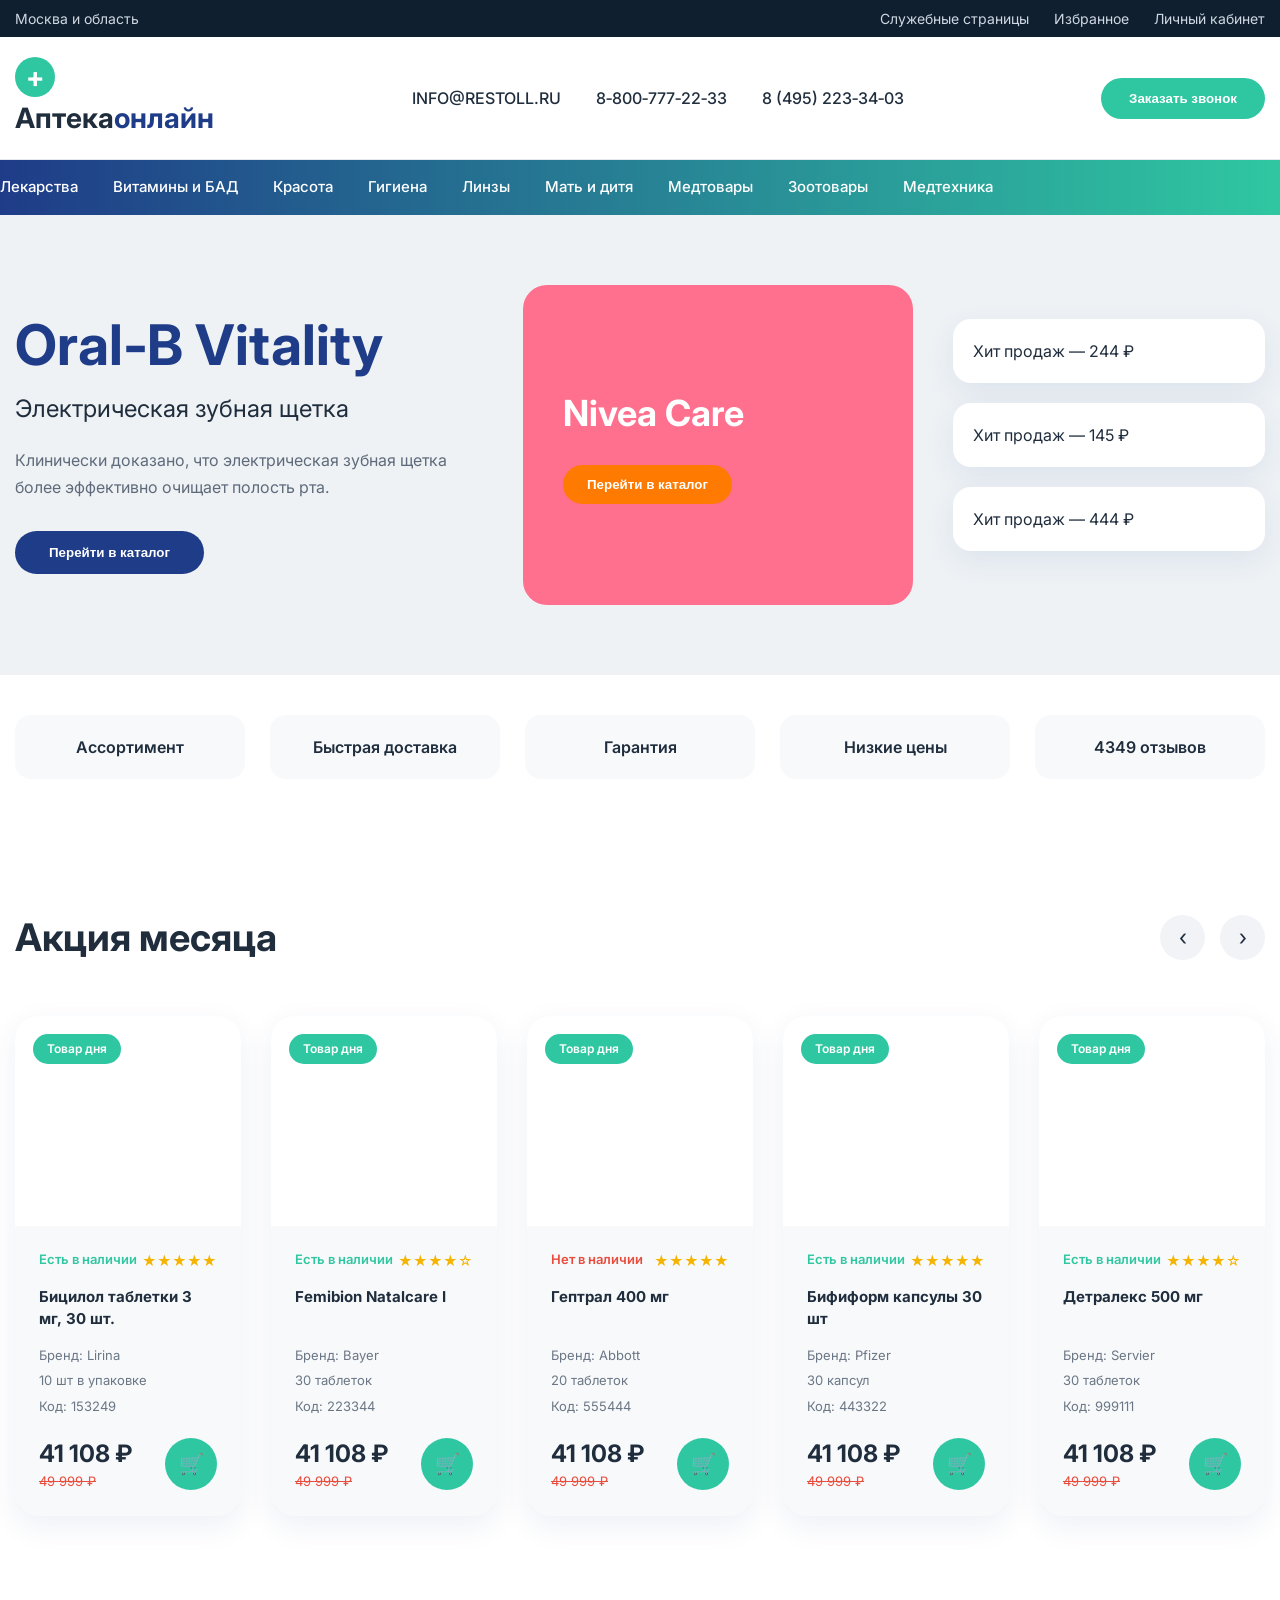
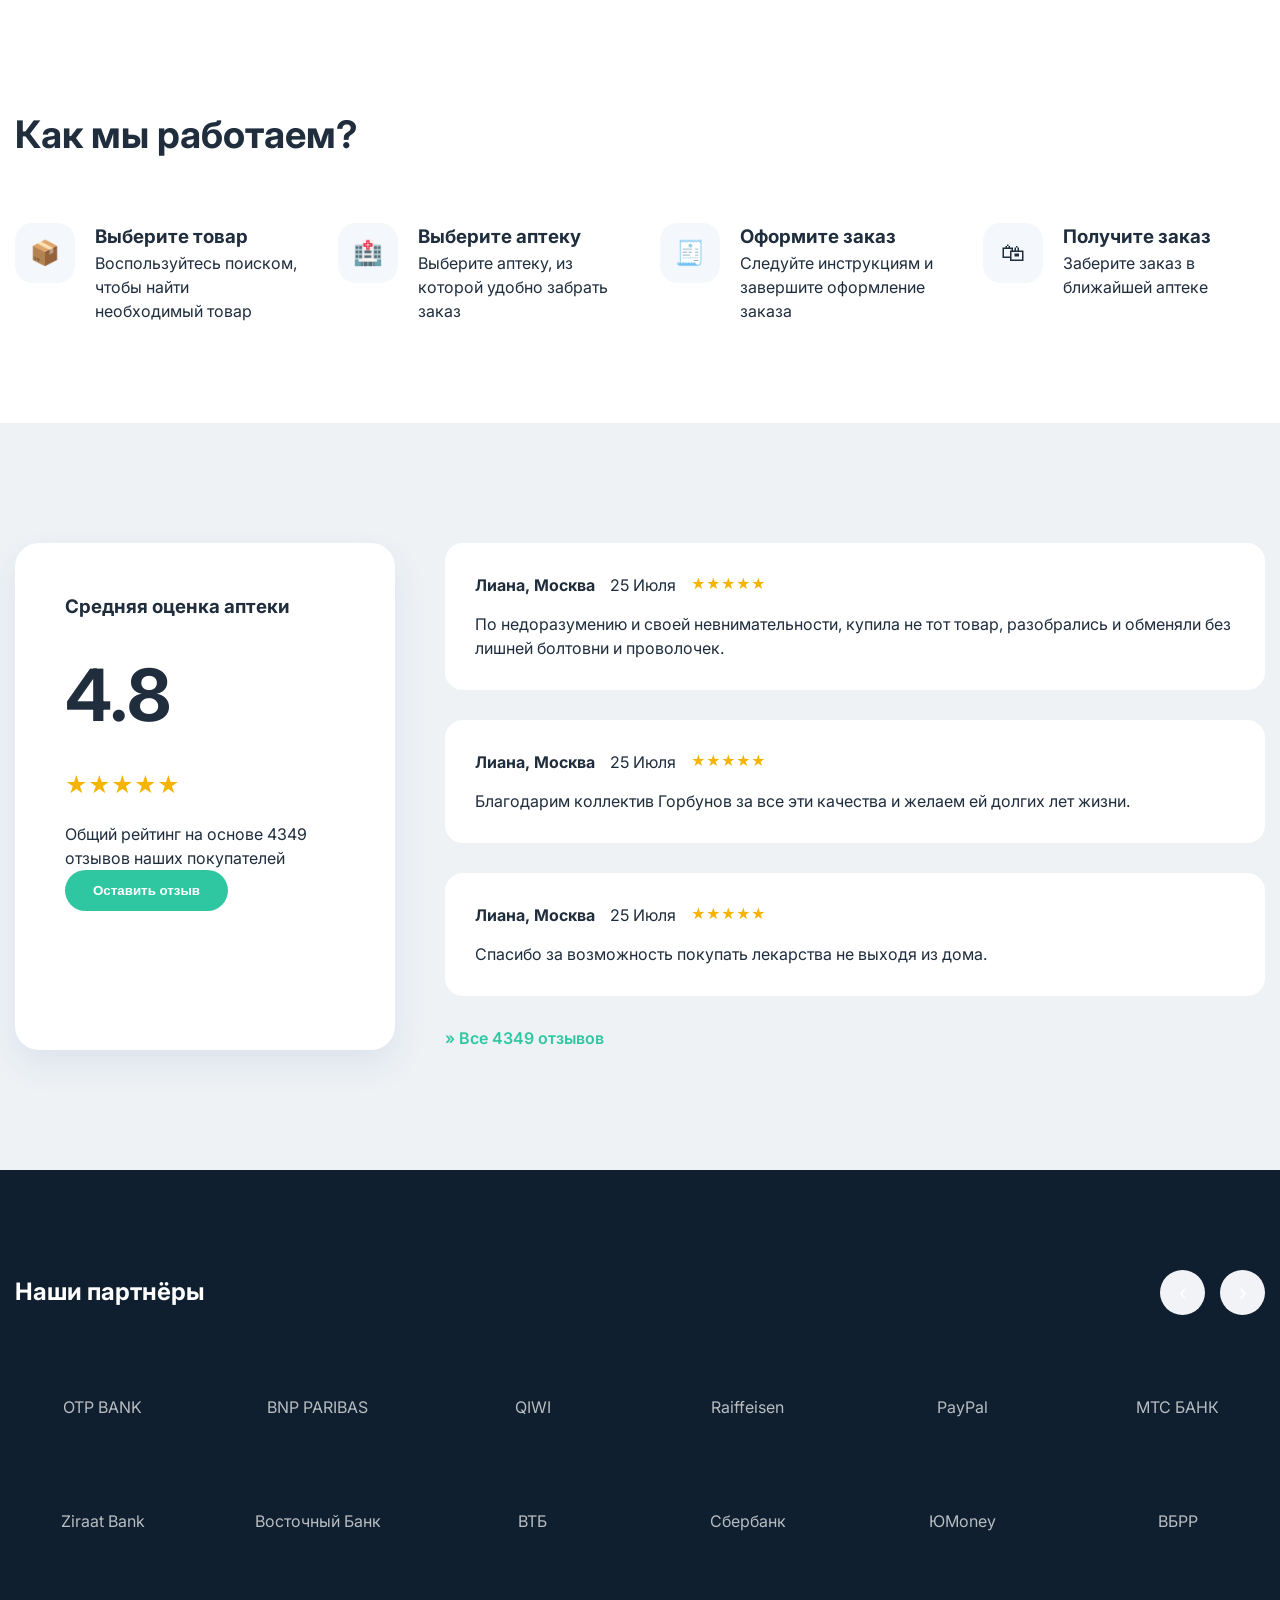
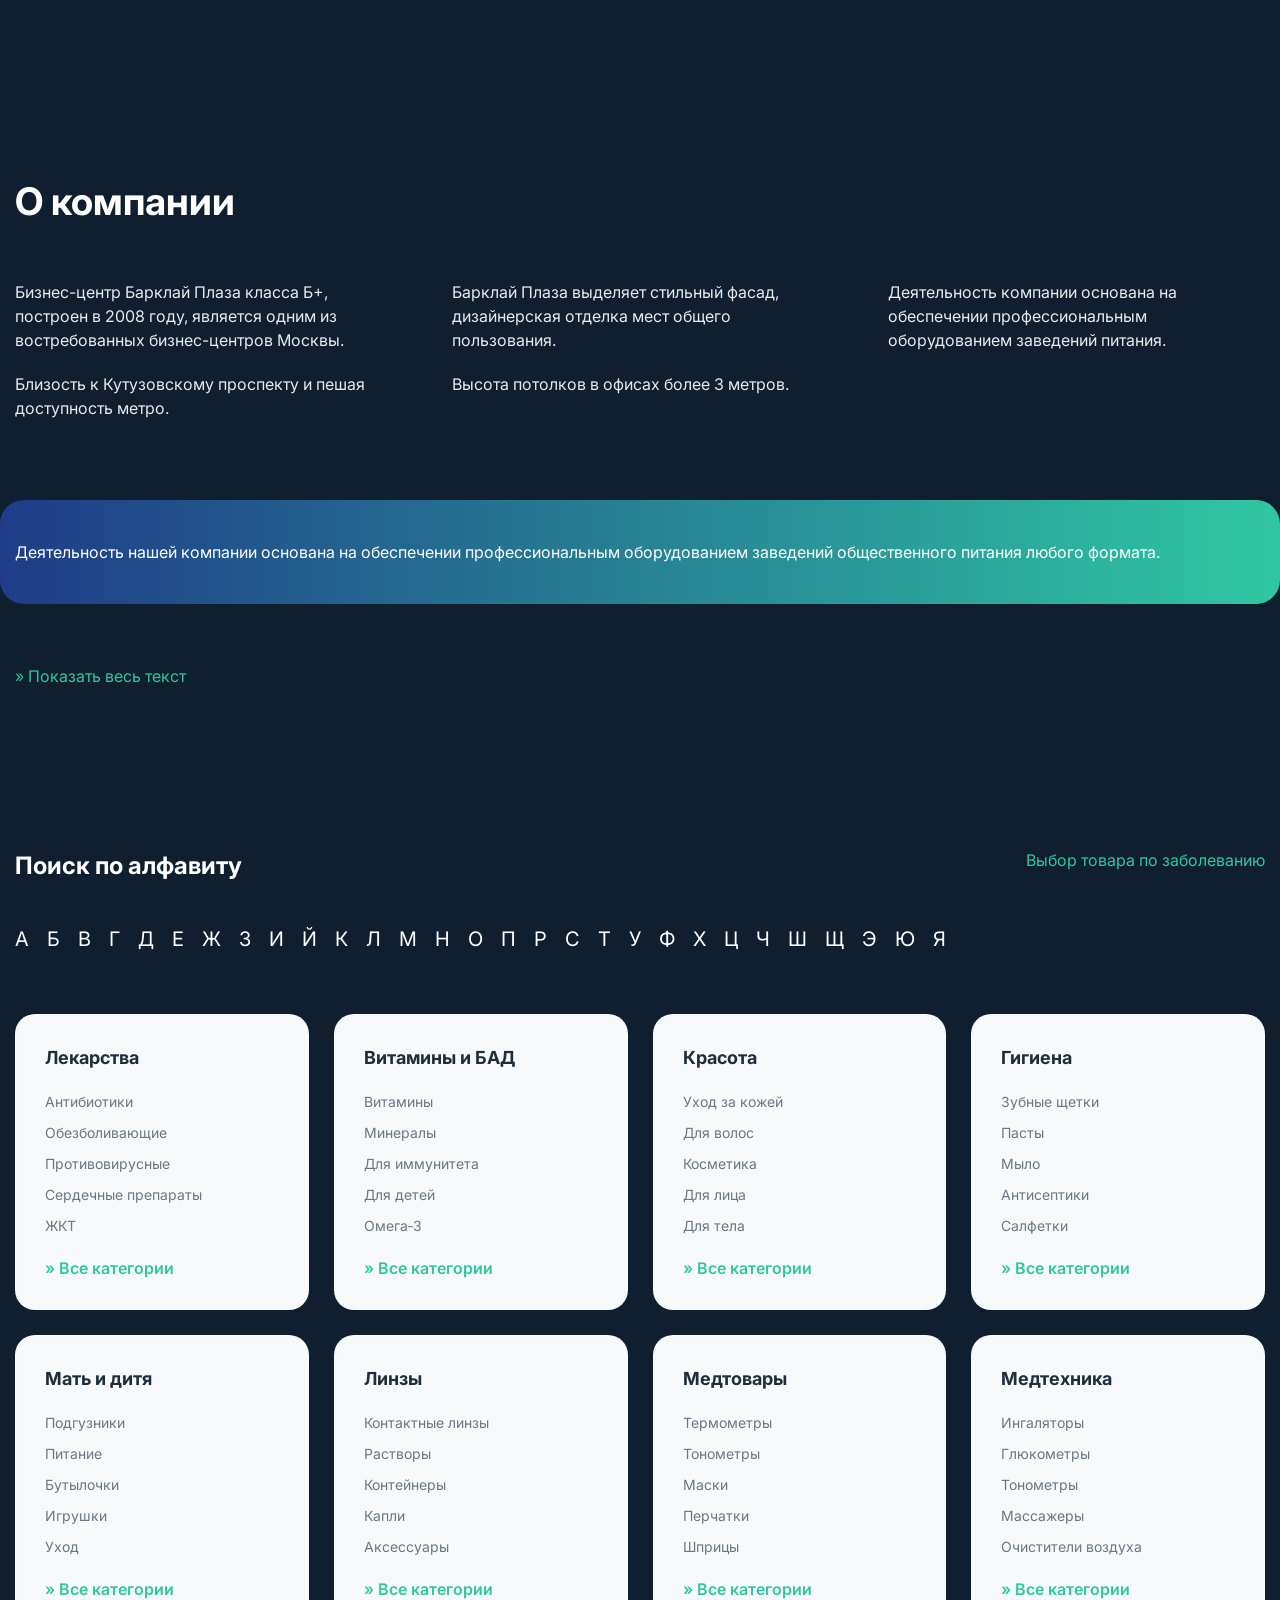
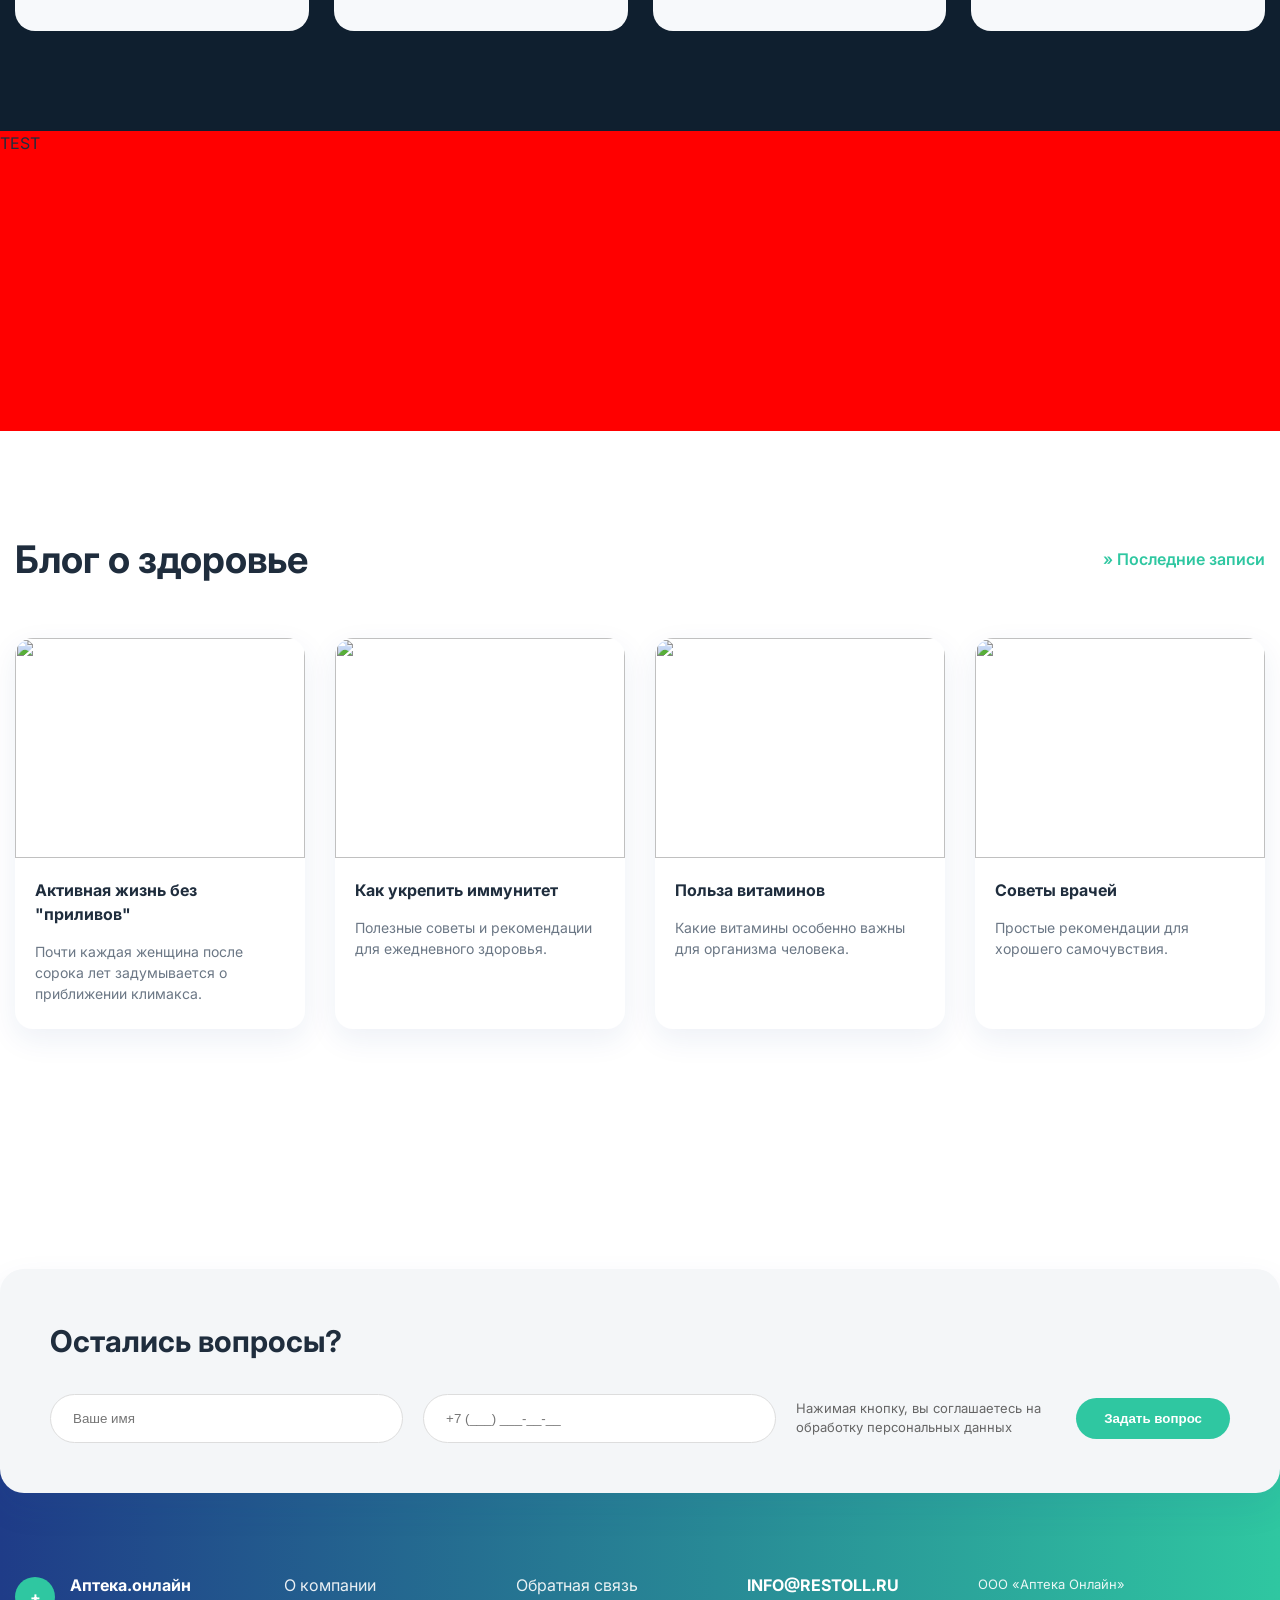
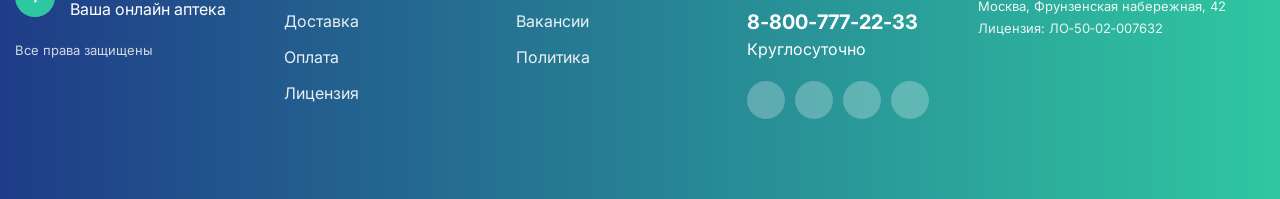
==== commit 056c0f1e: "Update index.html" ====
--- a/index.html
+++ b/index.html
@@ -971,6 +971,10 @@
     </div>
 
 </section>
+
+<div style="height:300px;background:red;">
+TEST
+</div>
     
 <!-- ================= BLOG ================= -->
 
--- a/css/style.css
+++ b/css/style.css
@@ -623,6 +623,67 @@
     font-size:20px;
 }
 
+/* ================= ALPHABET CARDS ================= */
+
+.alphabet-cards{
+    margin-top:60px;
+    display:grid;
+    grid-template-columns:repeat(4,1fr);
+    gap:25px;
+}
+
+.alphabet-card{
+    background:#f7f9fb;
+    border-radius:20px;
+    padding:30px;
+    color:#1f2d3d;
+}
+
+.alphabet-card h3{
+    margin-bottom:20px;
+    font-size:18px;
+}
+
+.alphabet-card ul{
+    list-style:none;
+    margin-bottom:20px;
+}
+
+.alphabet-card ul li{
+    margin-bottom:10px;
+    color:#6b7785;
+    font-size:14px;
+}
+
+.alphabet-card a{
+    color:#2fc7a1;
+    text-decoration:none;
+    font-weight:600;
+}
+
+.alphabet span{
+    cursor:pointer;
+    transition:0.3s;
+}
+
+.alphabet span:hover{
+    color:#2fc7a1;
+}
+
+@media(max-width:992px){
+
+    .alphabet-cards{
+        grid-template-columns:repeat(2,1fr);
+    }
+}
+
+@media(max-width:576px){
+
+    .alphabet-cards{
+        grid-template-columns:1fr;
+    }
+}
+
 /* ================= BLOG ================= */
 
 .blog-section{
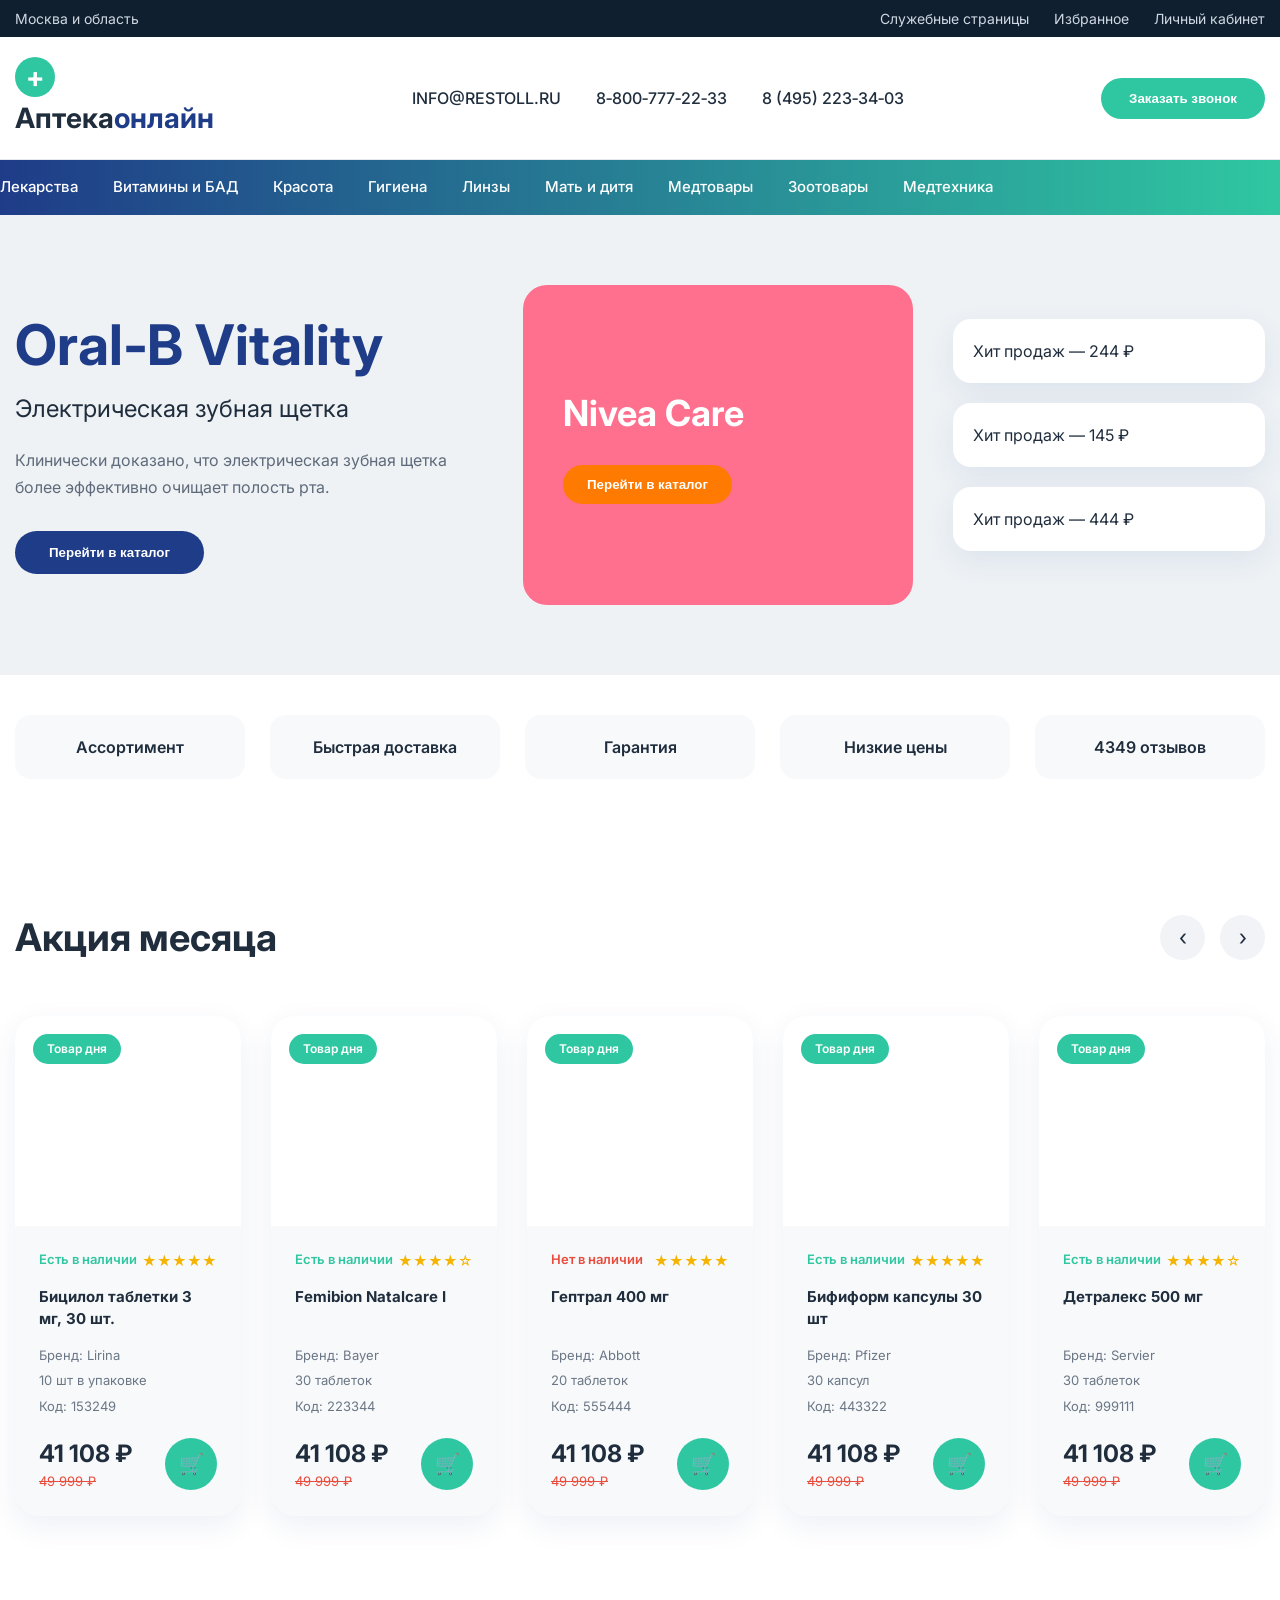
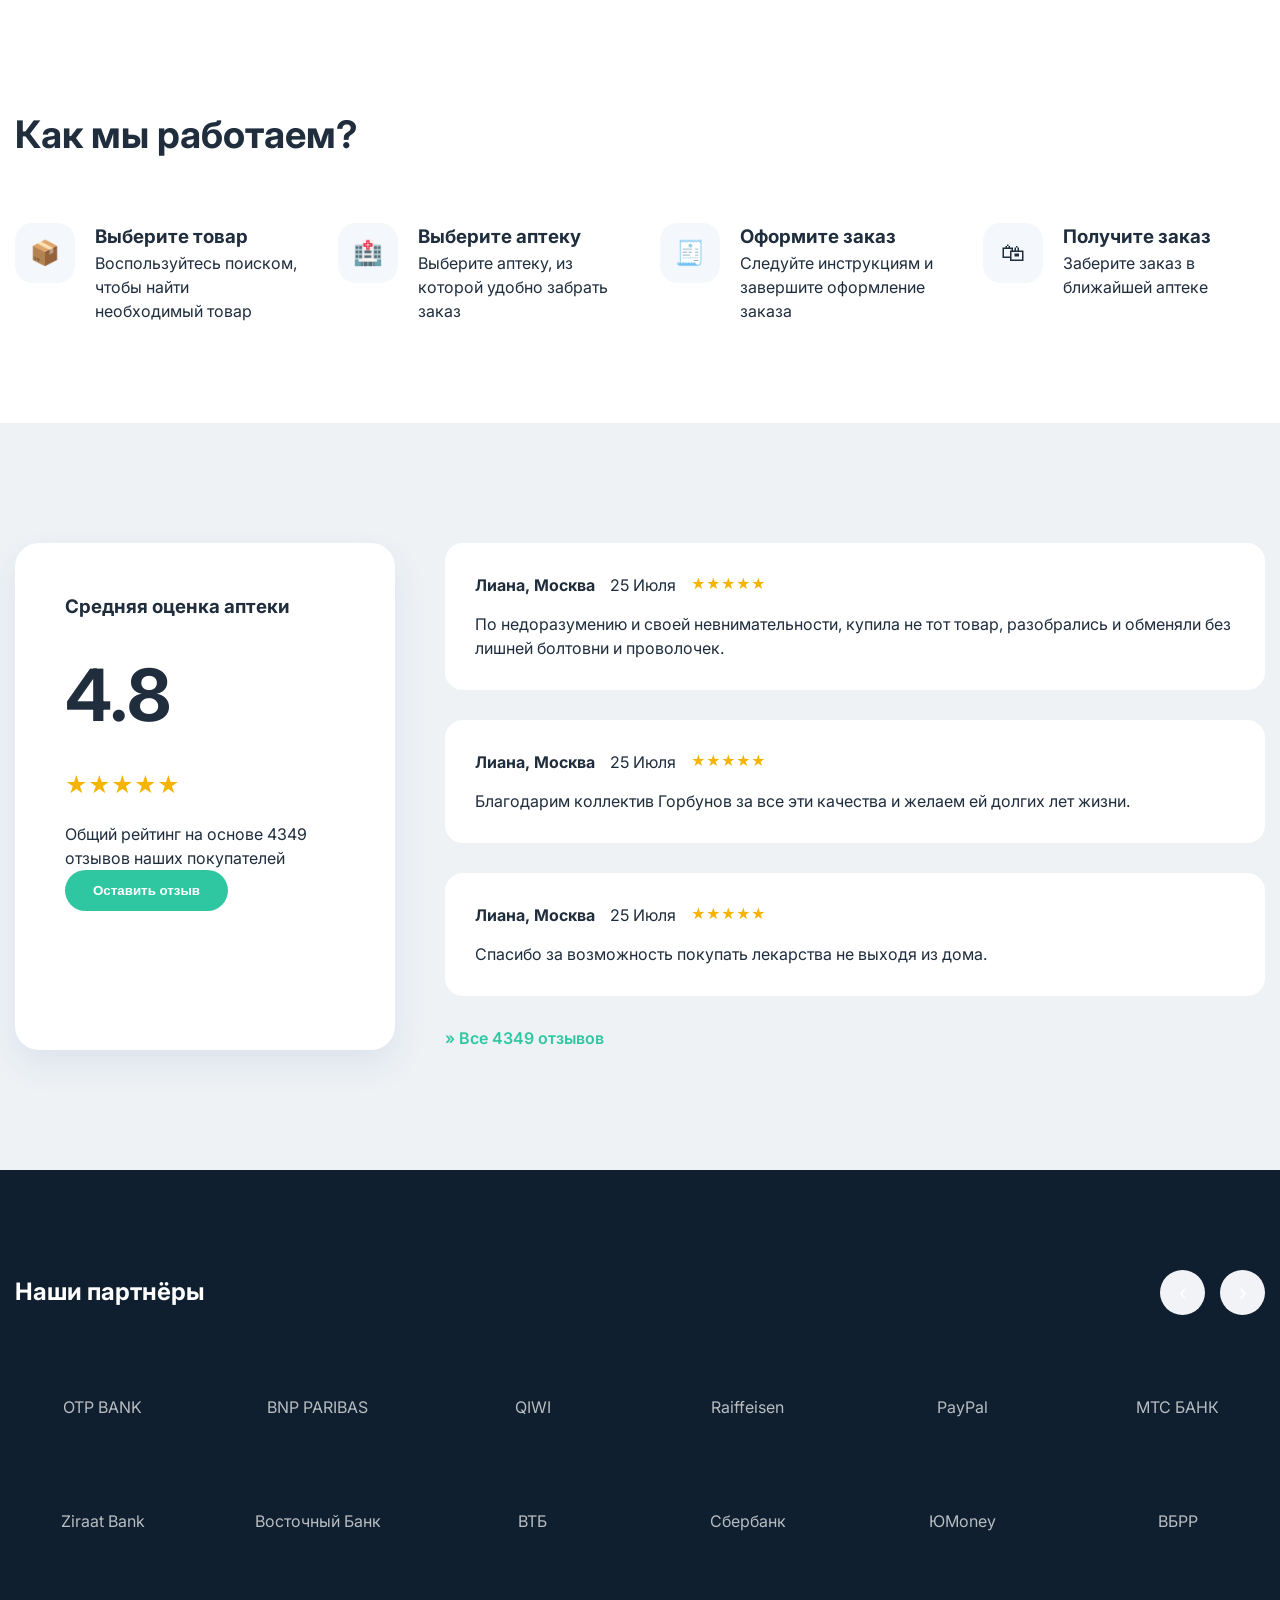
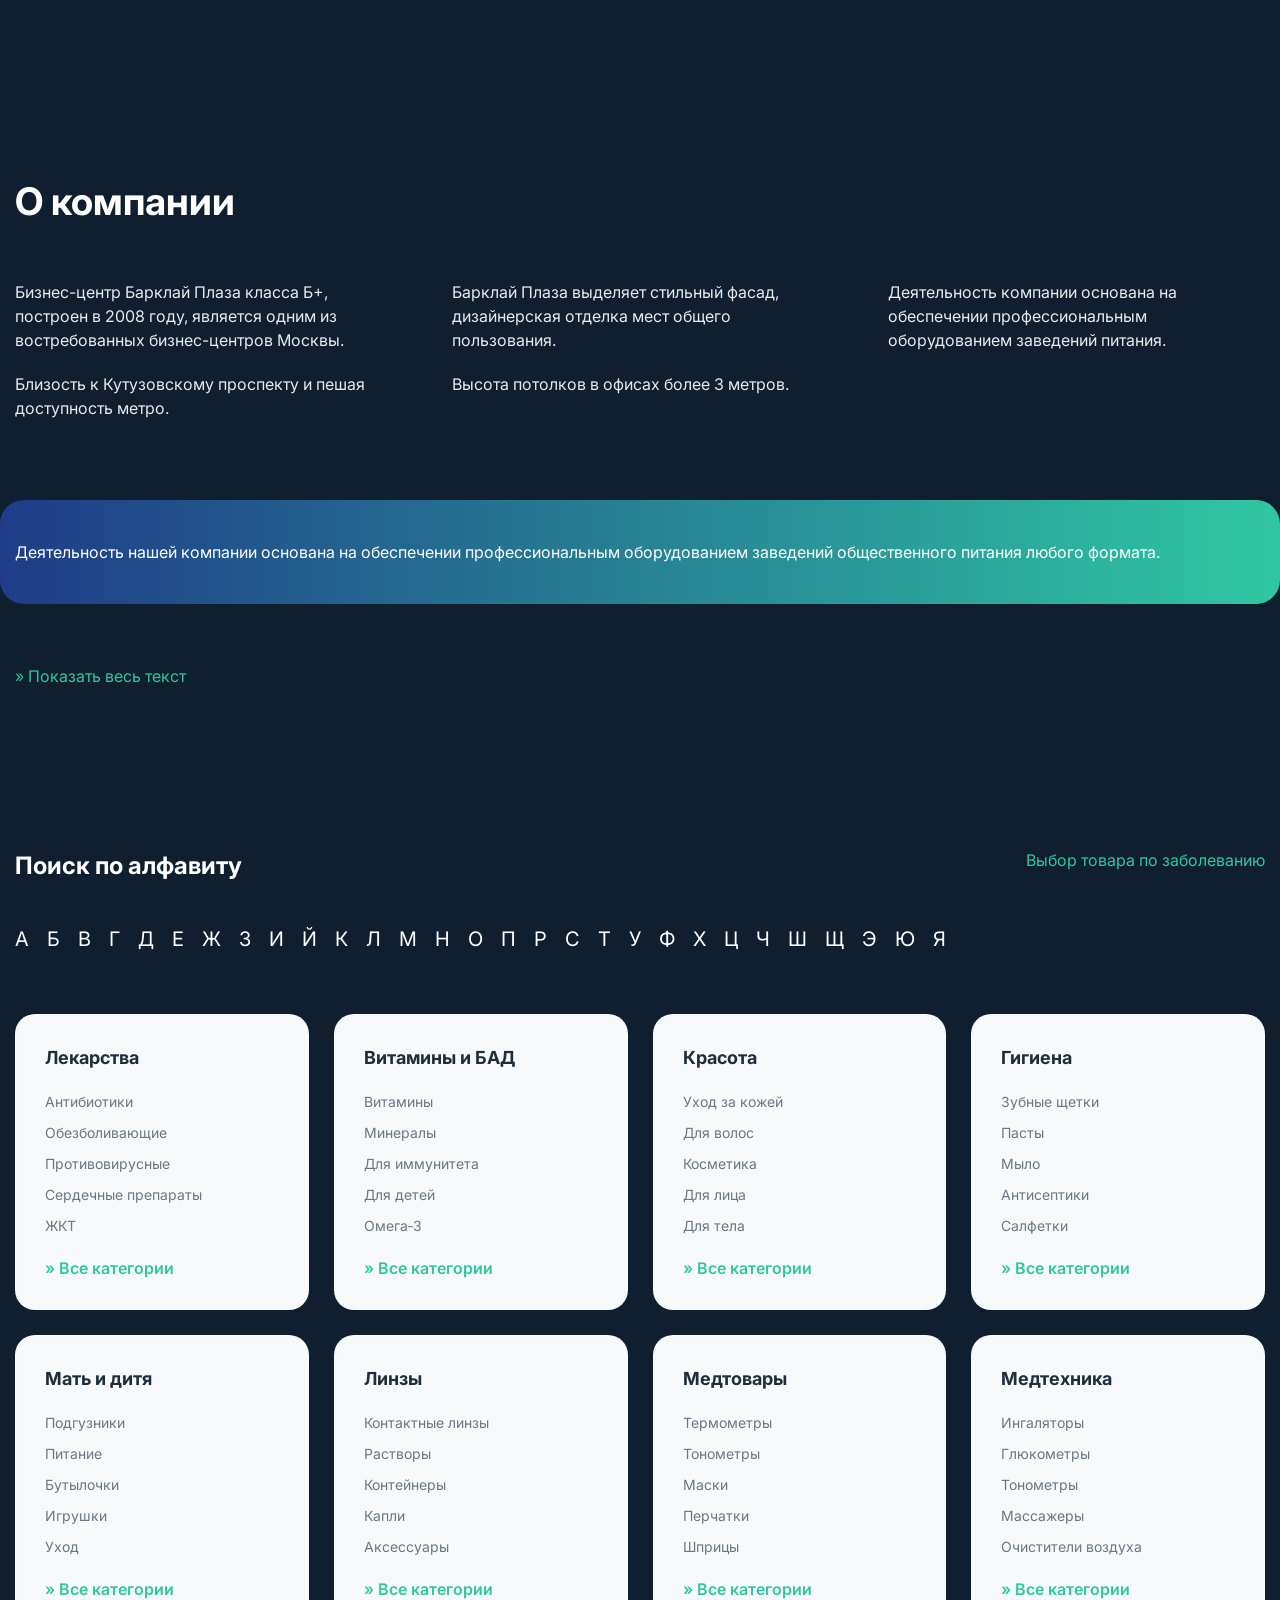
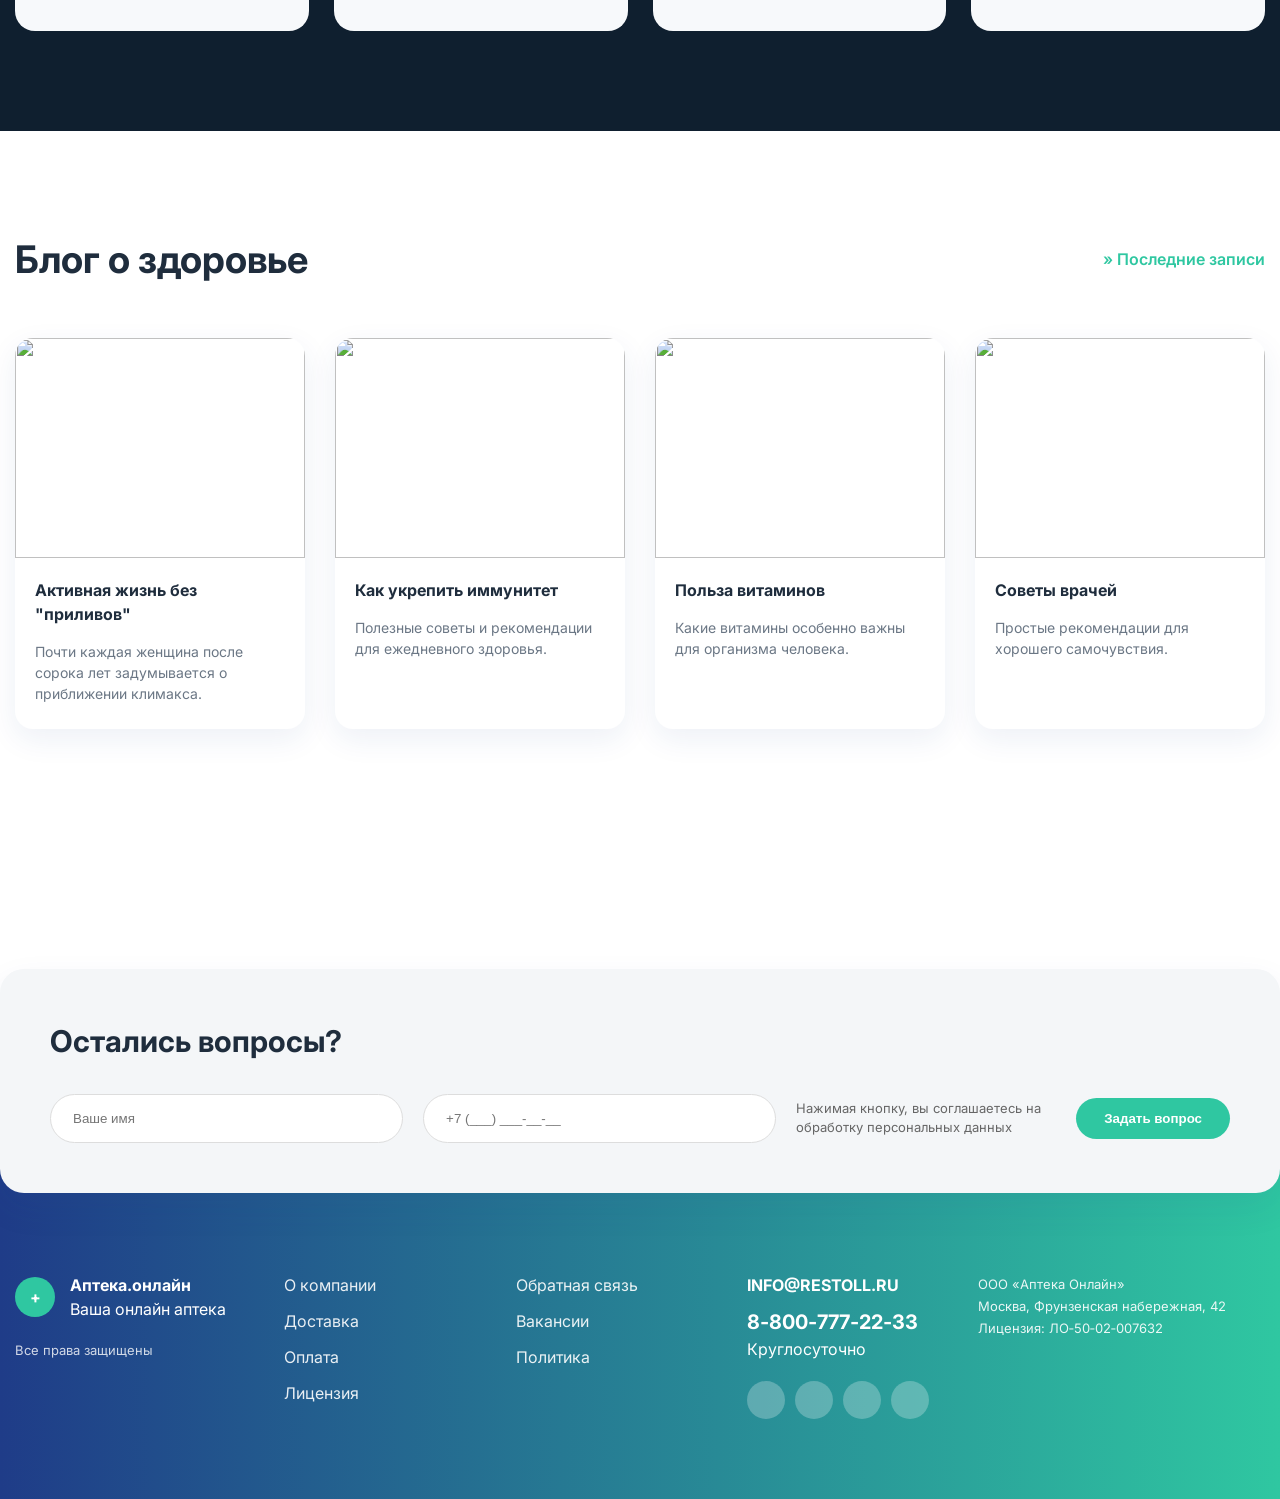
==== commit 3e1e0052: "Update index.html" ====
--- a/index.html
+++ b/index.html
@@ -971,10 +971,6 @@
     </div>
 
 </section>
-
-<div style="height:300px;background:red;">
-TEST
-</div>
     
 <!-- ================= BLOG ================= -->
 
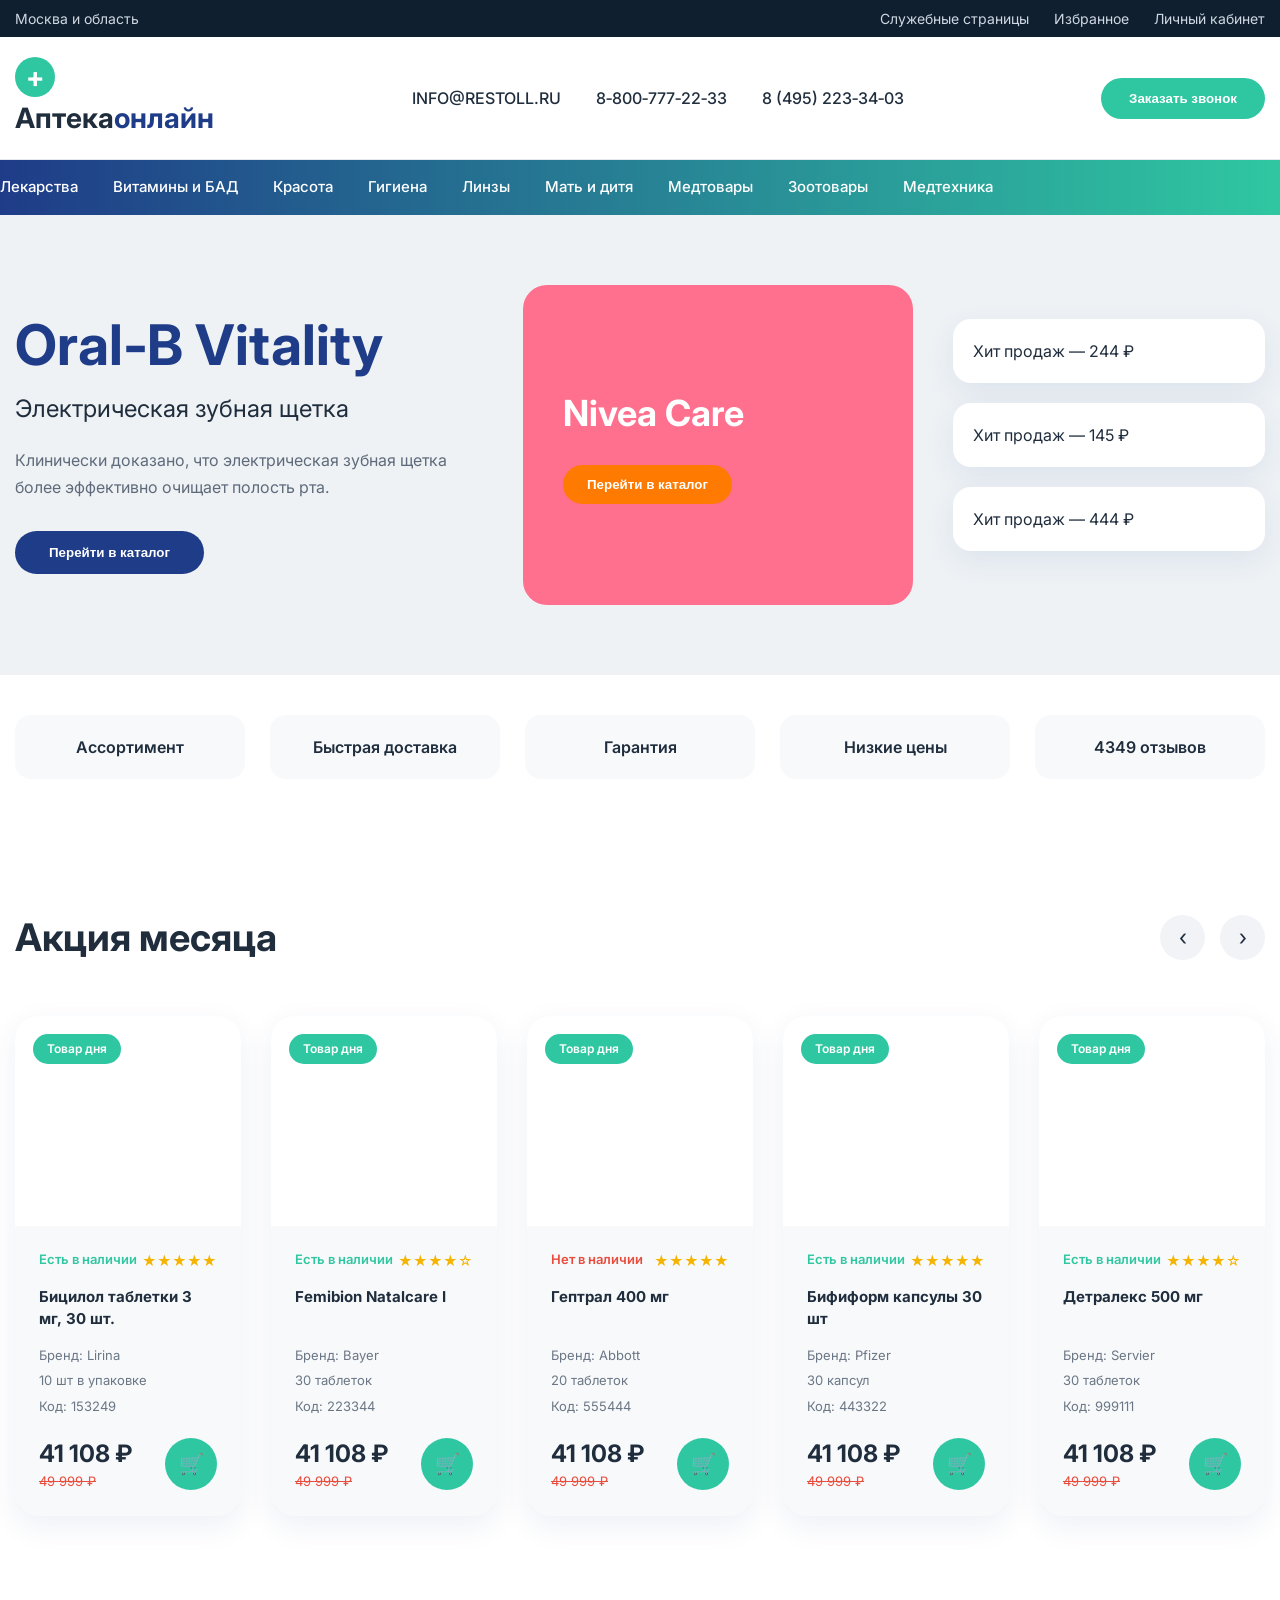
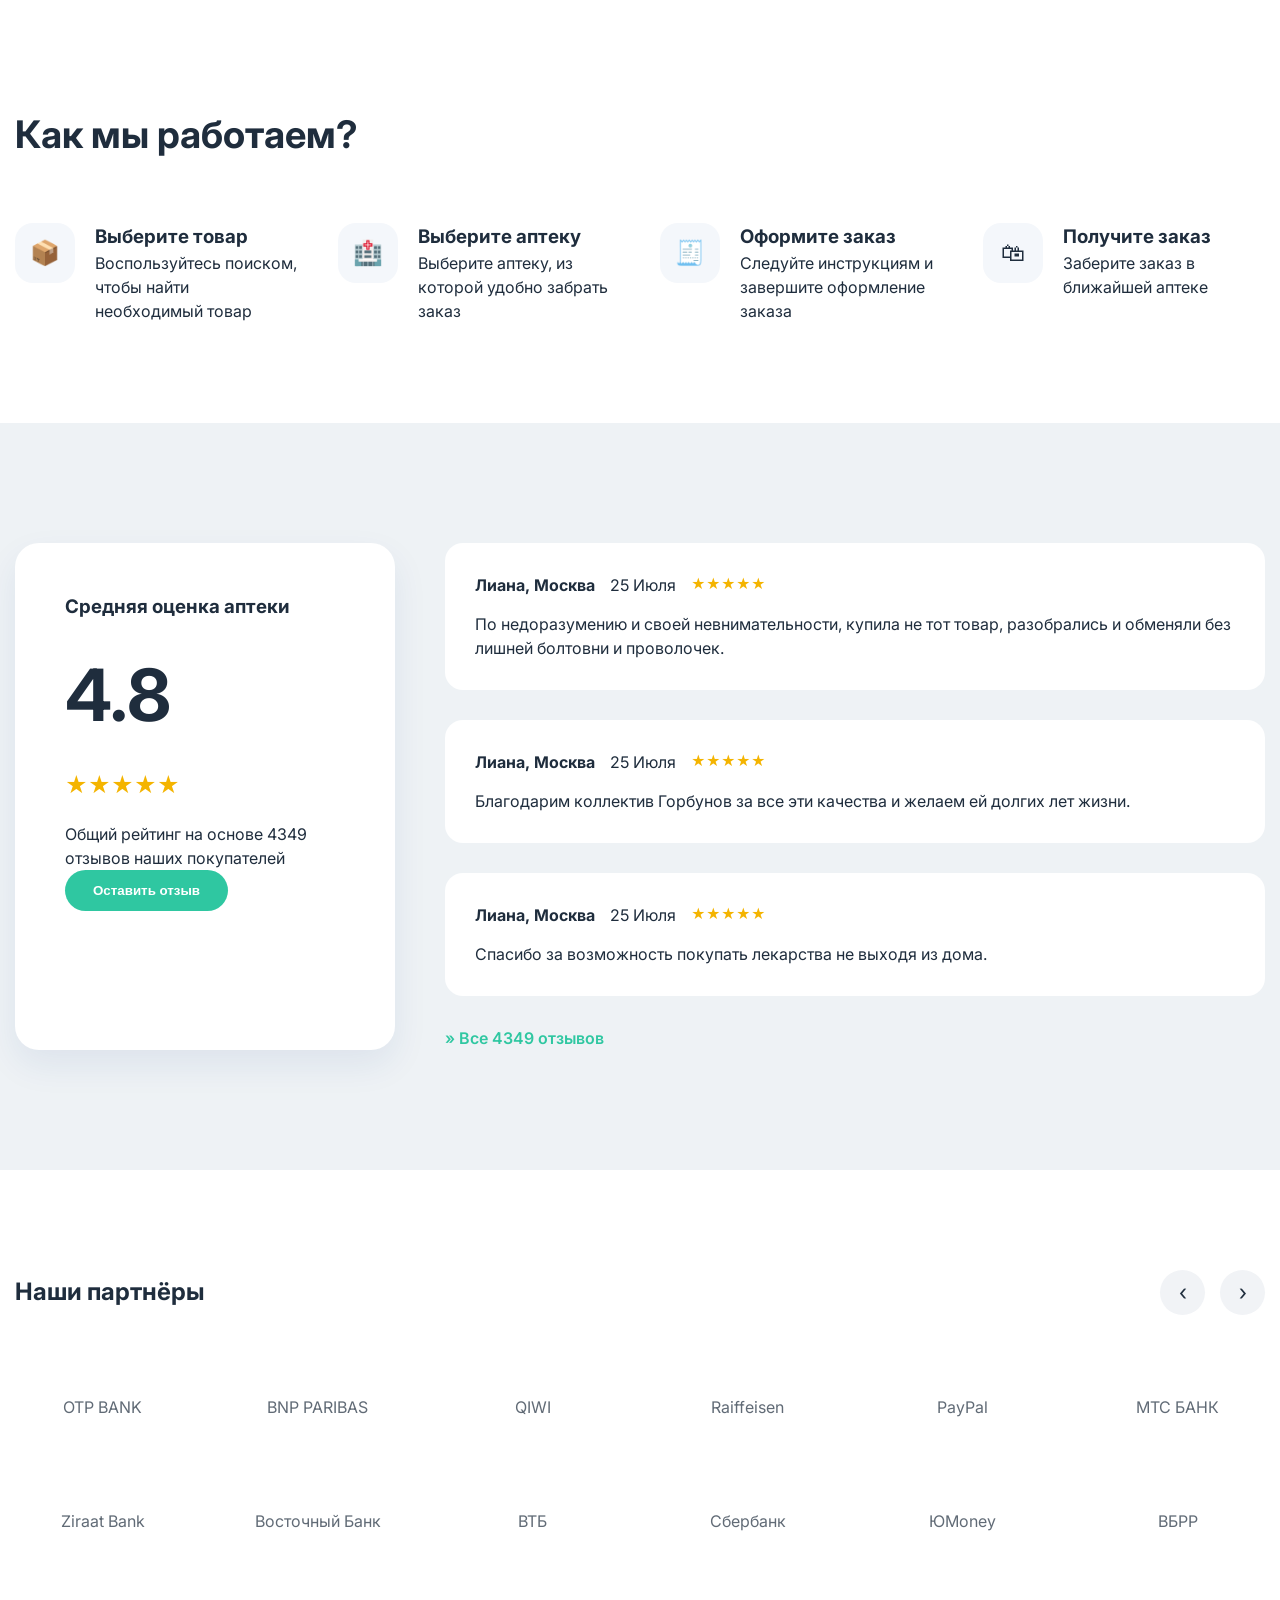
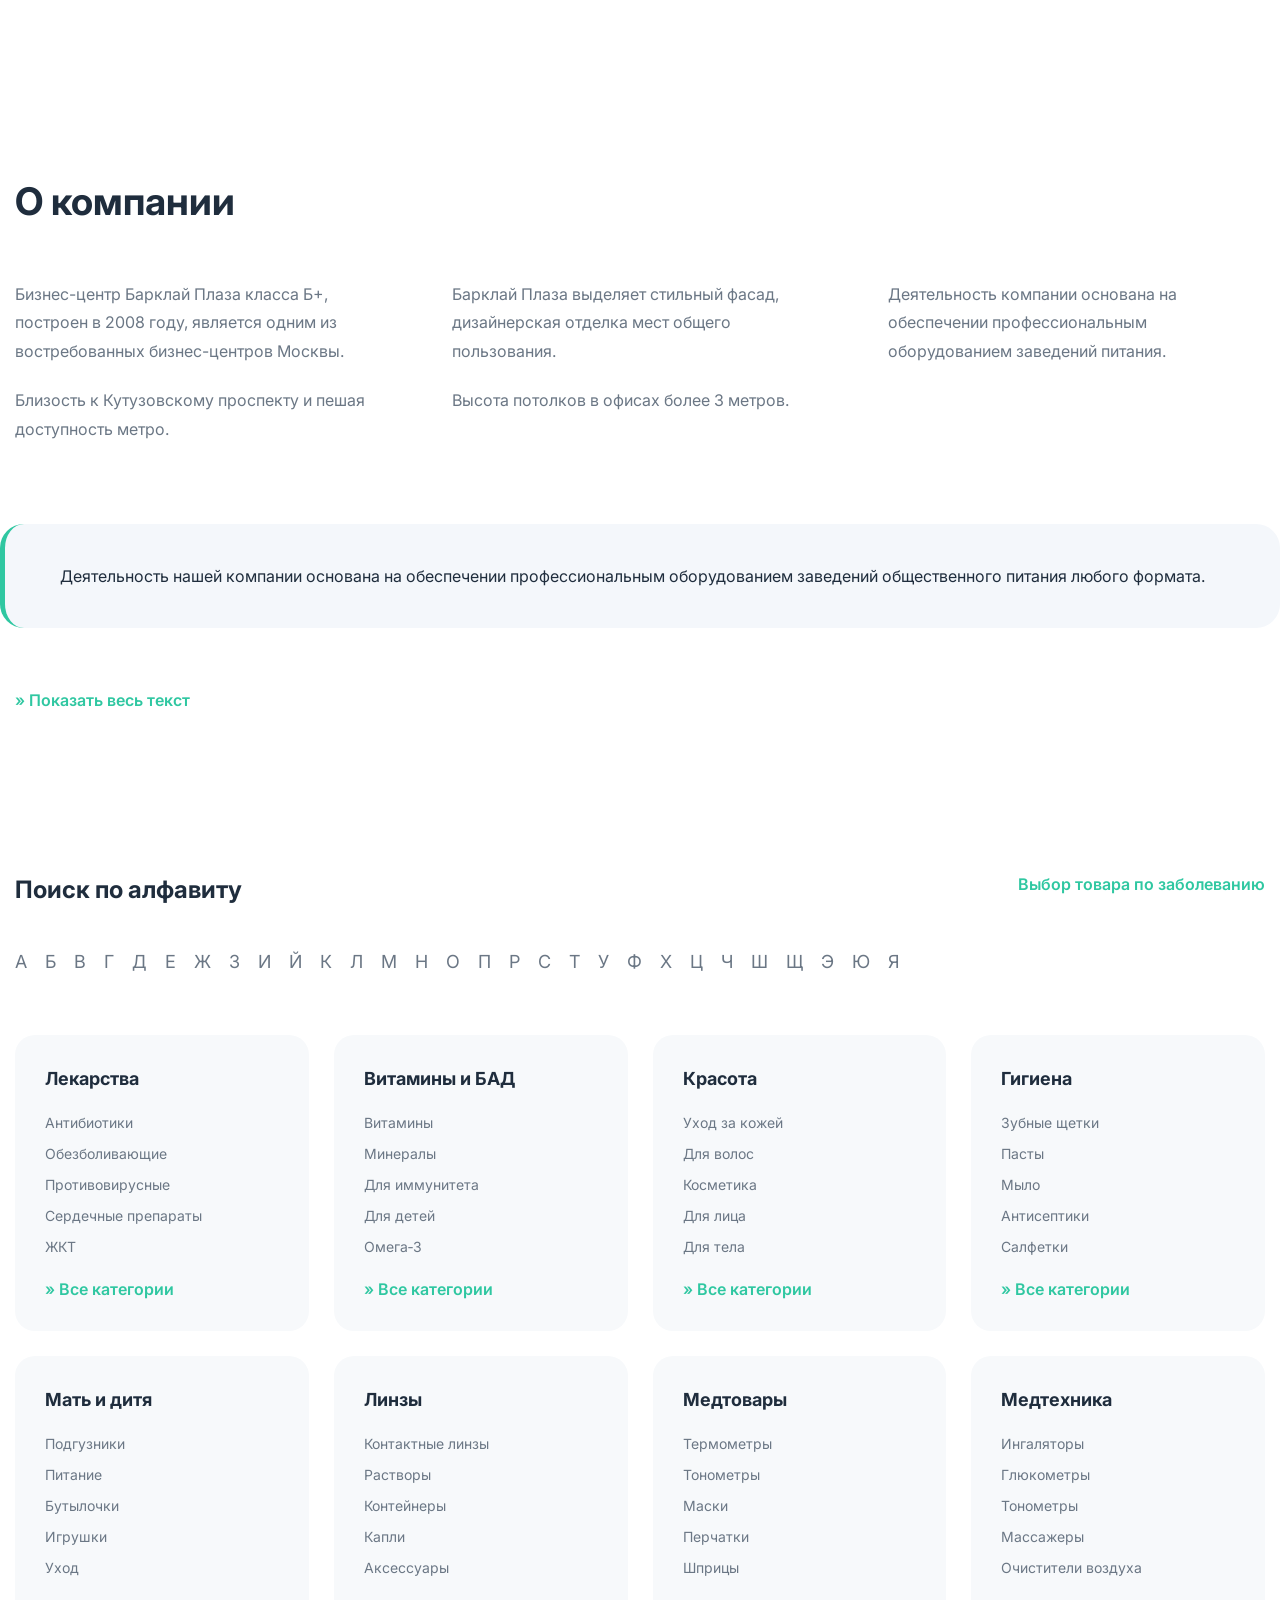
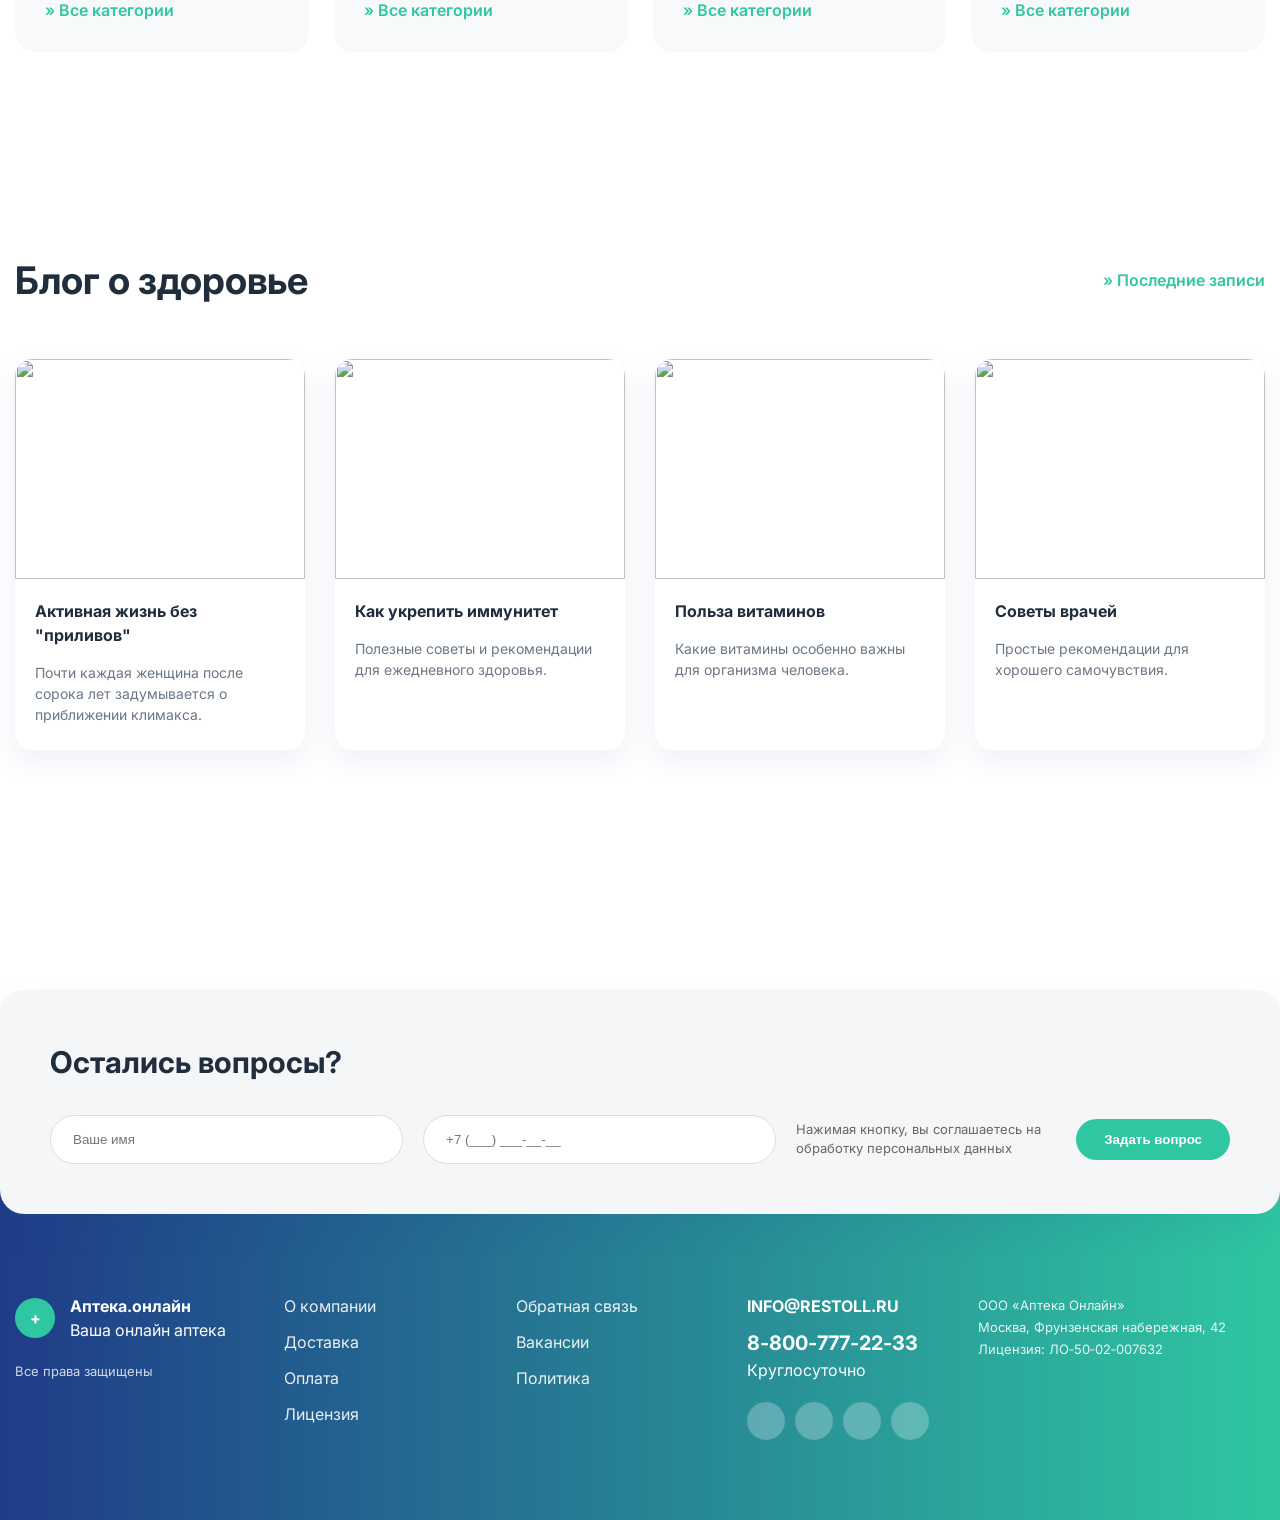
==== commit 0cd26d82: "Update index.html" ====
--- a/index.html
+++ b/index.html
@@ -794,7 +794,7 @@
 
             <h2>Поиск по алфавиту</h2>
 
-            <a href="#">
+            <a href="disease.html">
                 Выбор товара по заболеванию
             </a>
 
--- a/css/style.css
+++ b/css/style.css
@@ -531,8 +531,8 @@
 
 .partners-section{
     padding:100px 0;
-    background:#0f1f2f;
-    color:#ffffff;
+    background:#ffffff;
+    color:#1f2d3d;
 }
 
 .partners-header{
@@ -552,6 +552,7 @@
     text-align:center;
     opacity:0.7;
     padding:20px;
+    color:#1f2d3d;
 }
 
 .partner:hover{
@@ -563,8 +564,8 @@
 
 .about-section{
     padding:120px 0 60px;
-    background:#0f1f2f;
-    color:#ffffff;
+    background:#ffffff;
+    color:#1f2d3d;
 }
 
 .about-section h2{
@@ -579,28 +580,32 @@
 }
 
 .about-grid p{
-    opacity:0.9;
+    color:#6b7785;
     margin-bottom:20px;
+    line-height:1.8;
 }
 
 .about-highlight{
-    background:linear-gradient(90deg,#1f3c88,#2fc7a1);
-    padding:40px 0;
+    background:#f4f7fb;
+    padding:40px;
     margin:60px 0;
     border-radius:24px;
+    color:#1f2d3d;
+    border-left:5px solid #2fc7a1;
 }
 
 .show-more{
     color:#2fc7a1;
     text-decoration:none;
+    font-weight:600;
 }
 
 /* ================= ALPHABET ================= */
 
 .alphabet-section{
     padding:100px 0;
-    background:#0f1f2f;
-    color:#ffffff;
+    background:#ffffff;
+    color:#1f2d3d;
 }
 
 .alphabet-header{
@@ -614,13 +619,25 @@
 .alphabet-header a{
     color:#2fc7a1;
     text-decoration:none;
+    font-weight:600;
 }
 
 .alphabet{
     display:flex;
     flex-wrap:wrap;
     gap:18px;
-    font-size:20px;
+    font-size:18px;
+    margin-bottom:60px;
+}
+
+.alphabet span{
+    cursor:pointer;
+    color:#6b7785;
+    transition:0.3s;
+}
+
+.alphabet span:hover{
+    color:#2fc7a1;
 }
 
 /* ================= ALPHABET CARDS ================= */
@@ -999,3 +1016,108 @@
         padding:120px 0 60px;
     }
 }
+
+/* ================= DISEASE PAGE ================= */
+
+.disease-page{
+    padding:60px 0 100px;
+    background:#ffffff;
+}
+
+.breadcrumbs{
+    display:flex;
+    gap:10px;
+    margin-bottom:30px;
+    font-size:14px;
+    color:#8a94a6;
+}
+
+.breadcrumbs a{
+    color:#2fc7a1;
+    text-decoration:none;
+}
+
+.disease-header{
+    display:flex;
+    justify-content:space-between;
+    align-items:center;
+    margin-bottom:60px;
+    flex-wrap:wrap;
+    gap:20px;
+}
+
+.disease-header h1{
+    font-size:42px;
+}
+
+.disease-header a{
+    color:#2fc7a1;
+    text-decoration:none;
+    font-weight:600;
+}
+
+.disease-grid{
+    display:grid;
+    grid-template-columns:repeat(4,1fr);
+    gap:30px;
+}
+
+.disease-card{
+    background:#f7f9fb;
+    border-radius:24px;
+    padding:30px;
+    transition:0.3s;
+}
+
+.disease-card:hover{
+    transform:translateY(-6px);
+    box-shadow:0 15px 35px rgba(31,60,136,0.08);
+}
+
+.disease-card h3{
+    margin-bottom:20px;
+    font-size:20px;
+}
+
+.disease-card ul{
+    list-style:none;
+    margin-bottom:20px;
+}
+
+.disease-card ul li{
+    margin-bottom:12px;
+    color:#6b7785;
+}
+
+.disease-card a{
+    color:#2fc7a1;
+    text-decoration:none;
+    font-weight:600;
+}
+
+/* RESPONSIVE */
+
+@media(max-width:1200px){
+
+    .disease-grid{
+        grid-template-columns:repeat(3,1fr);
+    }
+}
+
+@media(max-width:992px){
+
+    .disease-grid{
+        grid-template-columns:repeat(2,1fr);
+    }
+}
+
+@media(max-width:576px){
+
+    .disease-grid{
+        grid-template-columns:1fr;
+    }
+
+    .disease-header h1{
+        font-size:32px;
+    }
+}
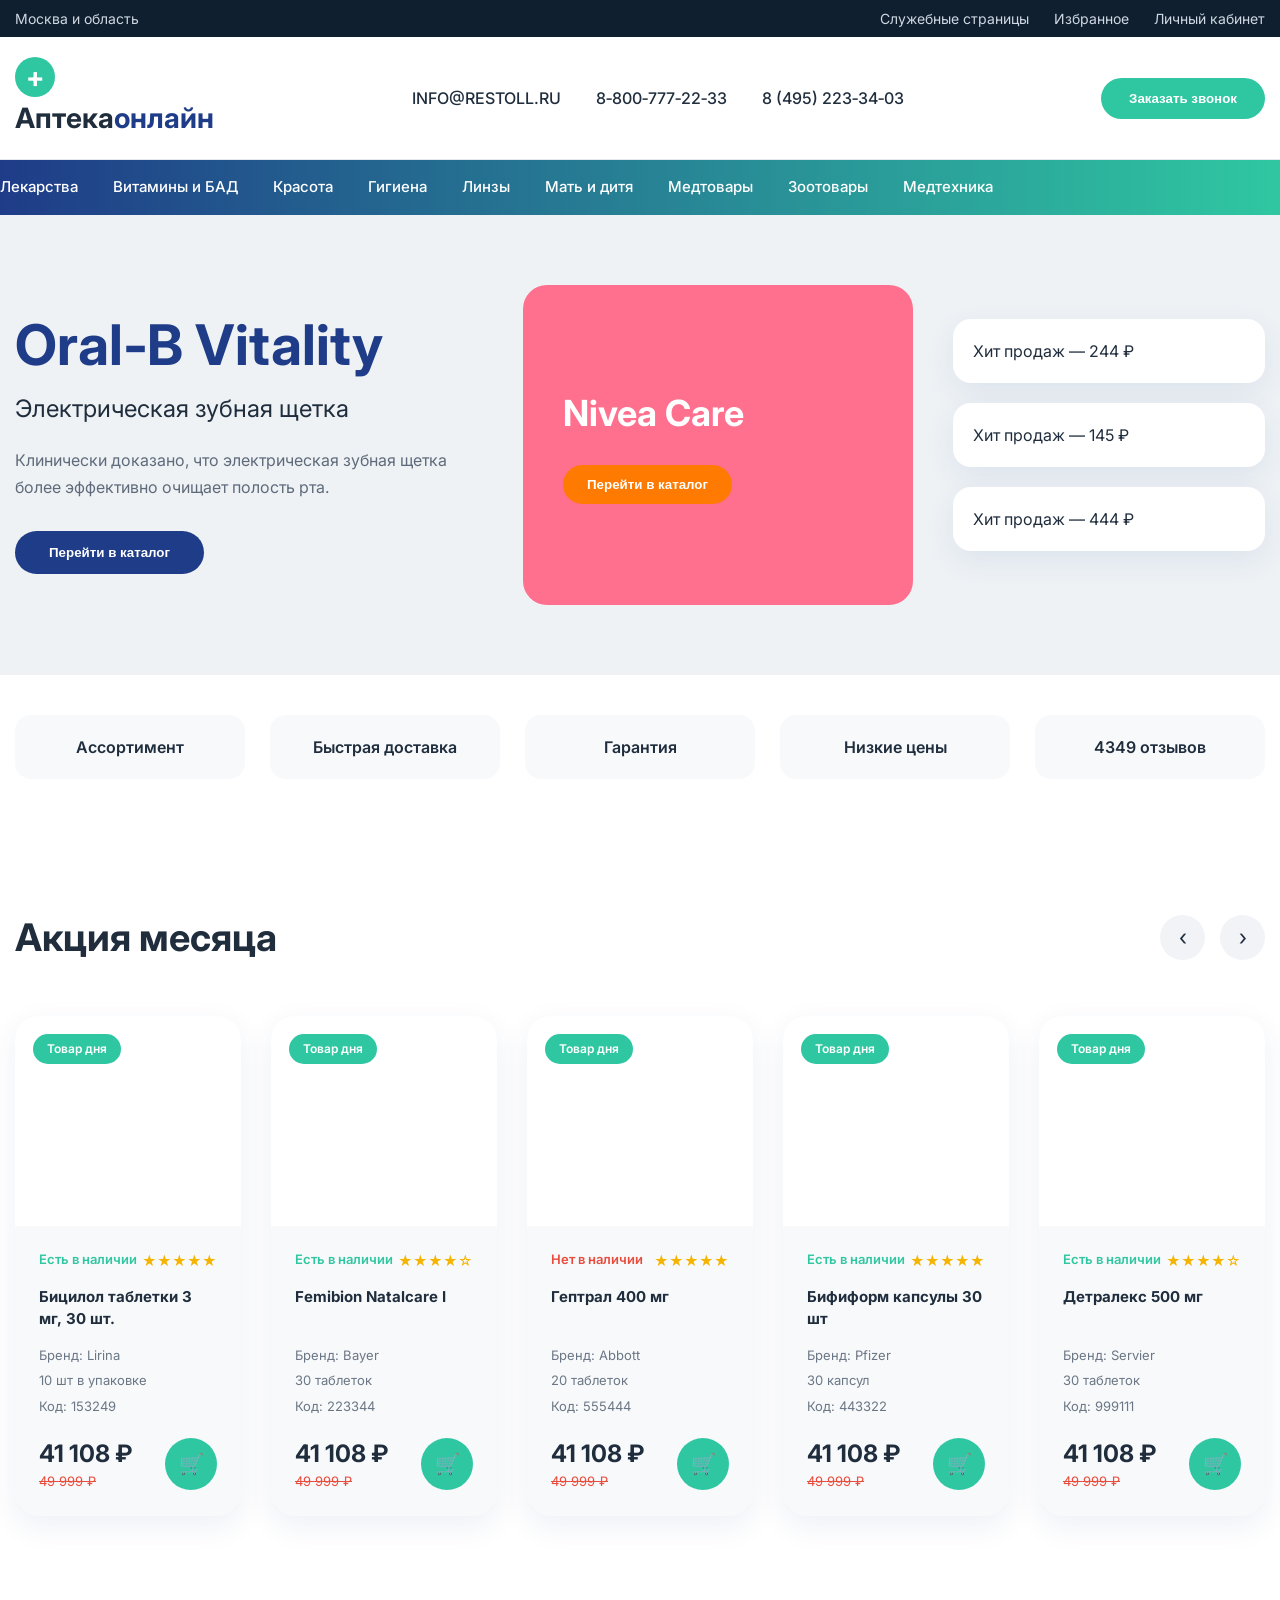
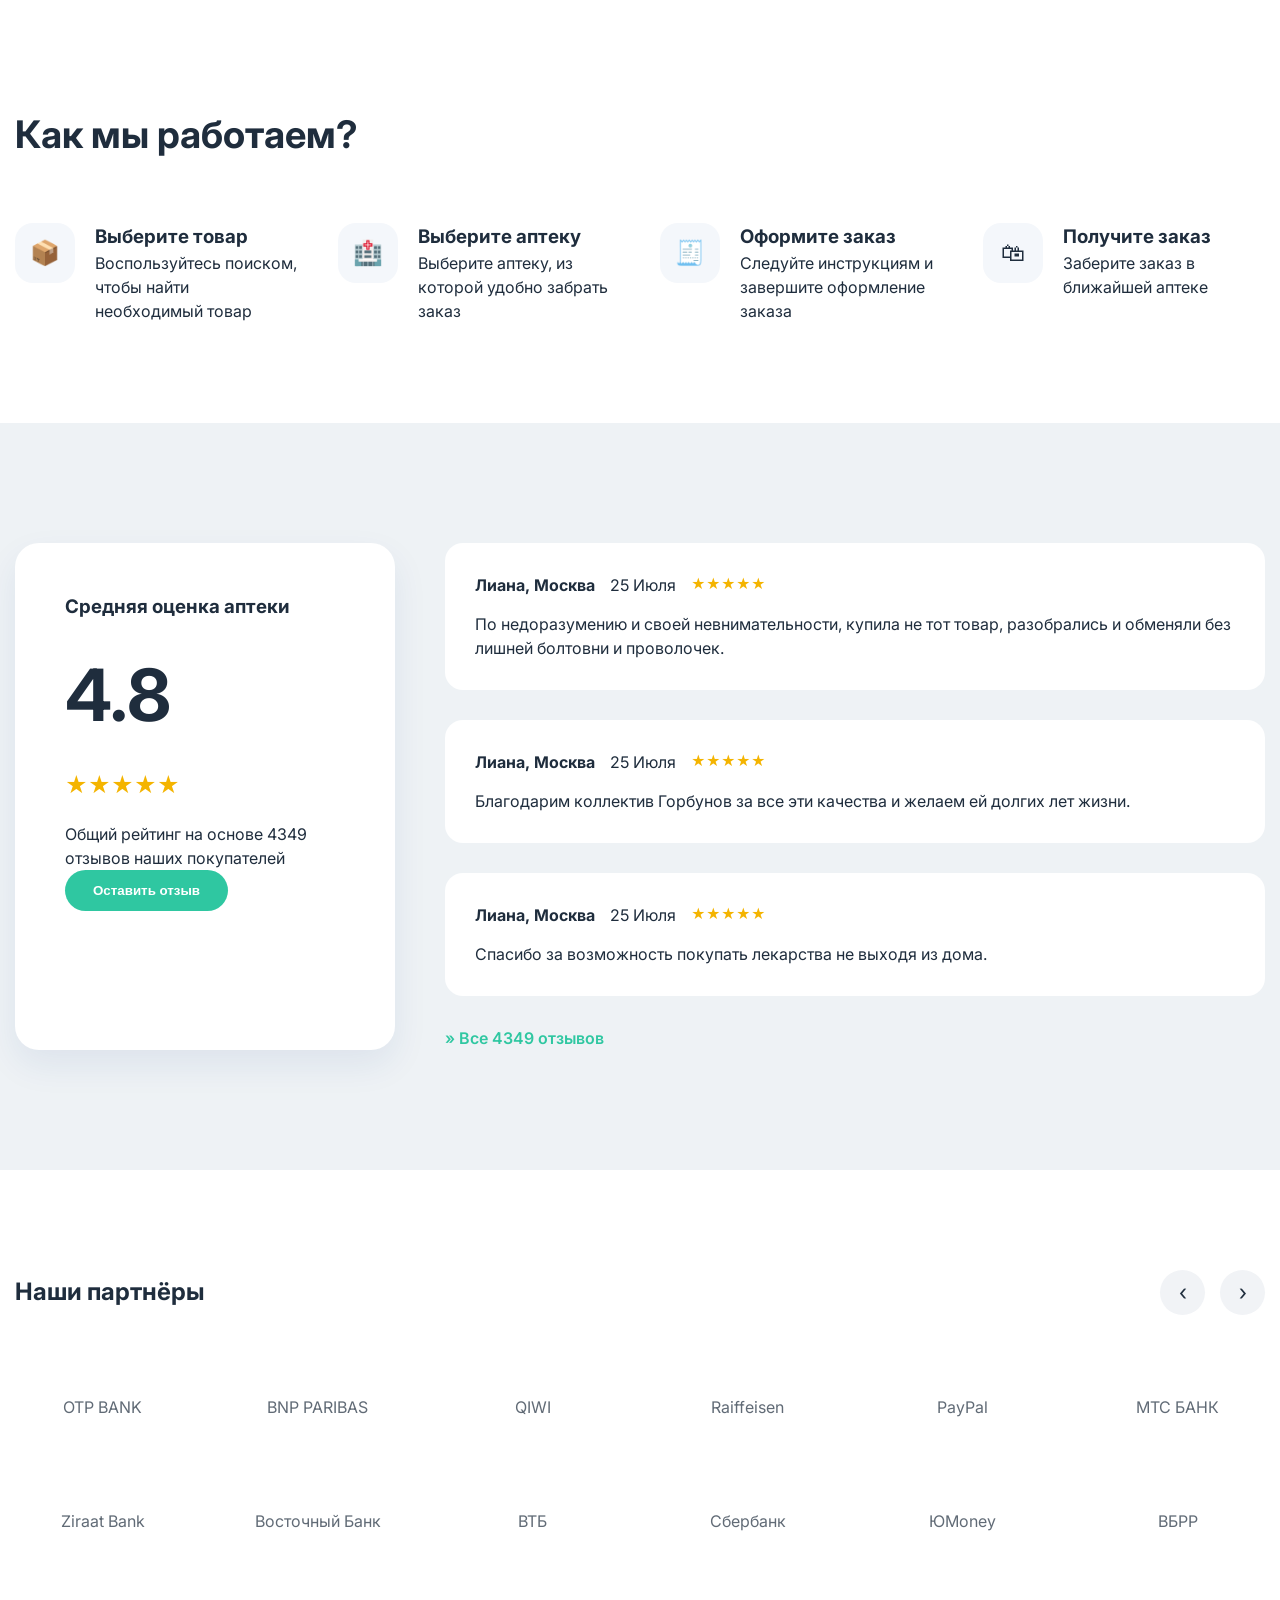
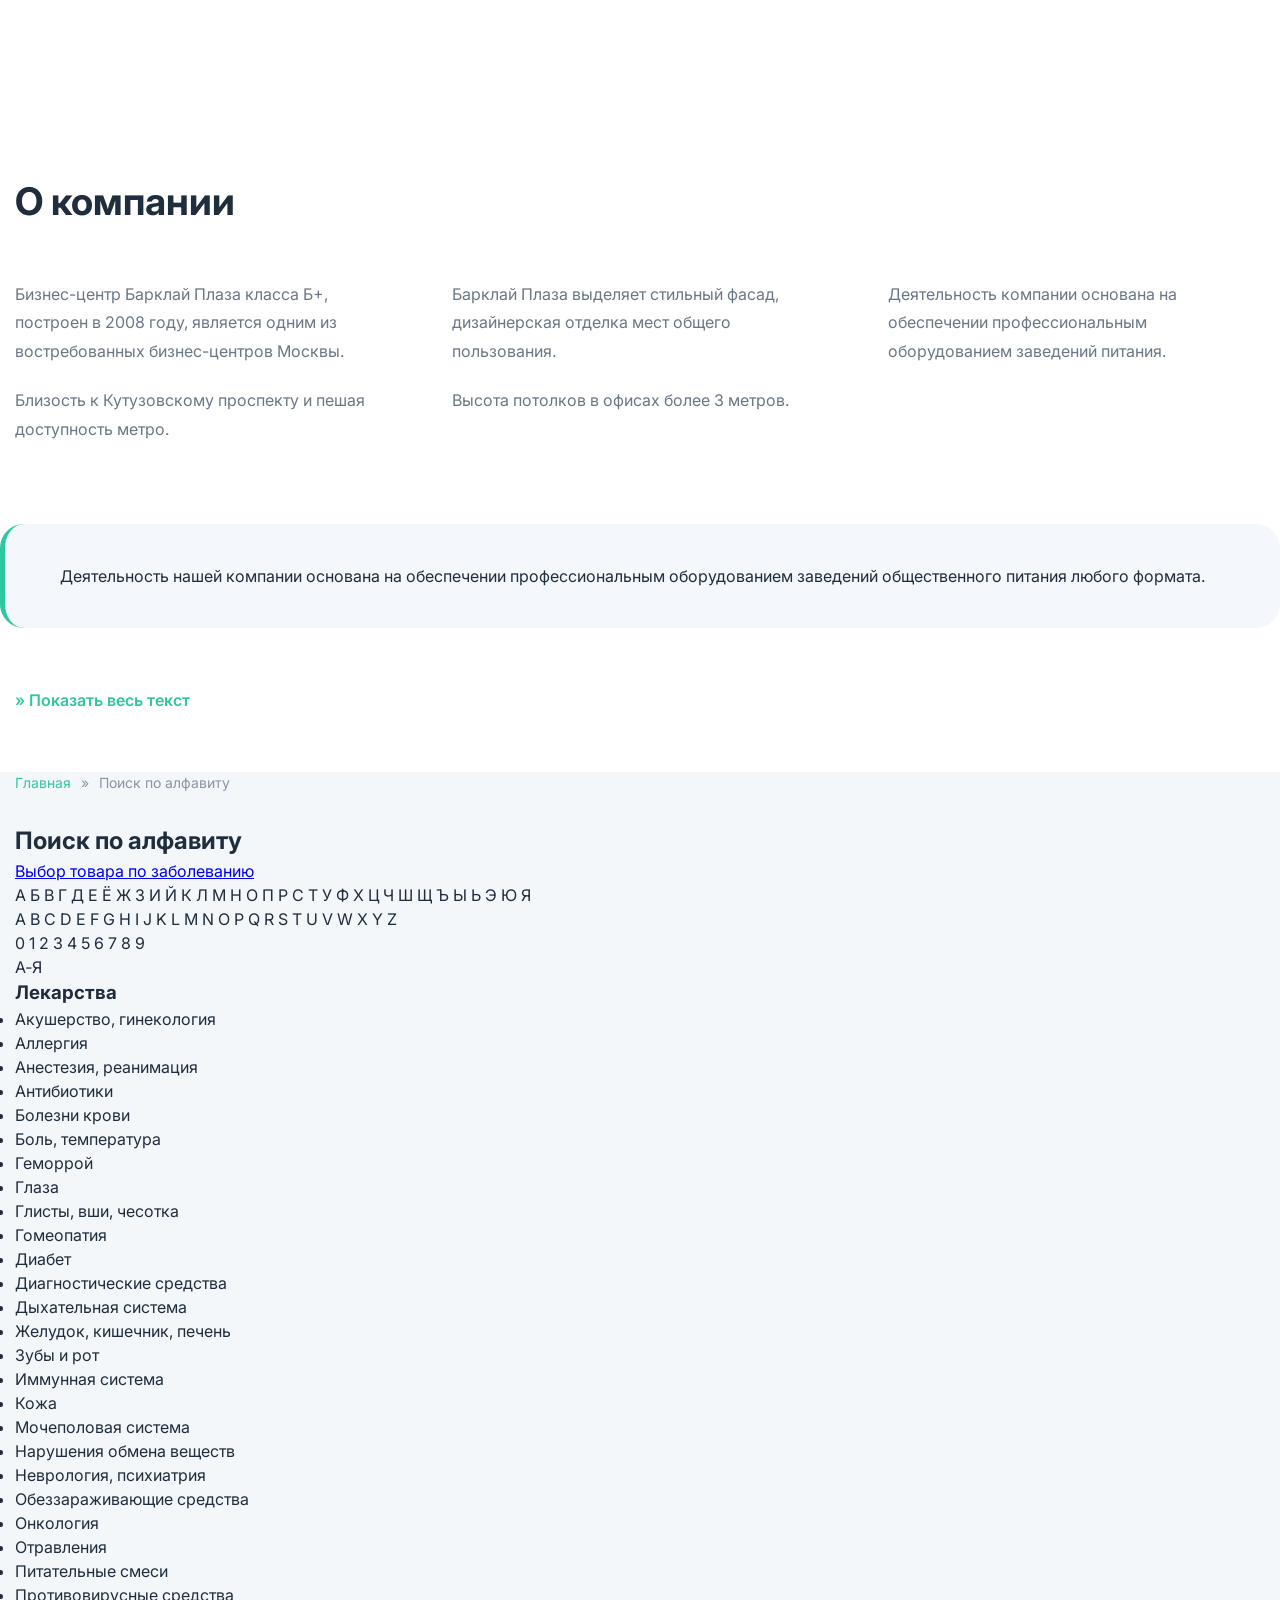
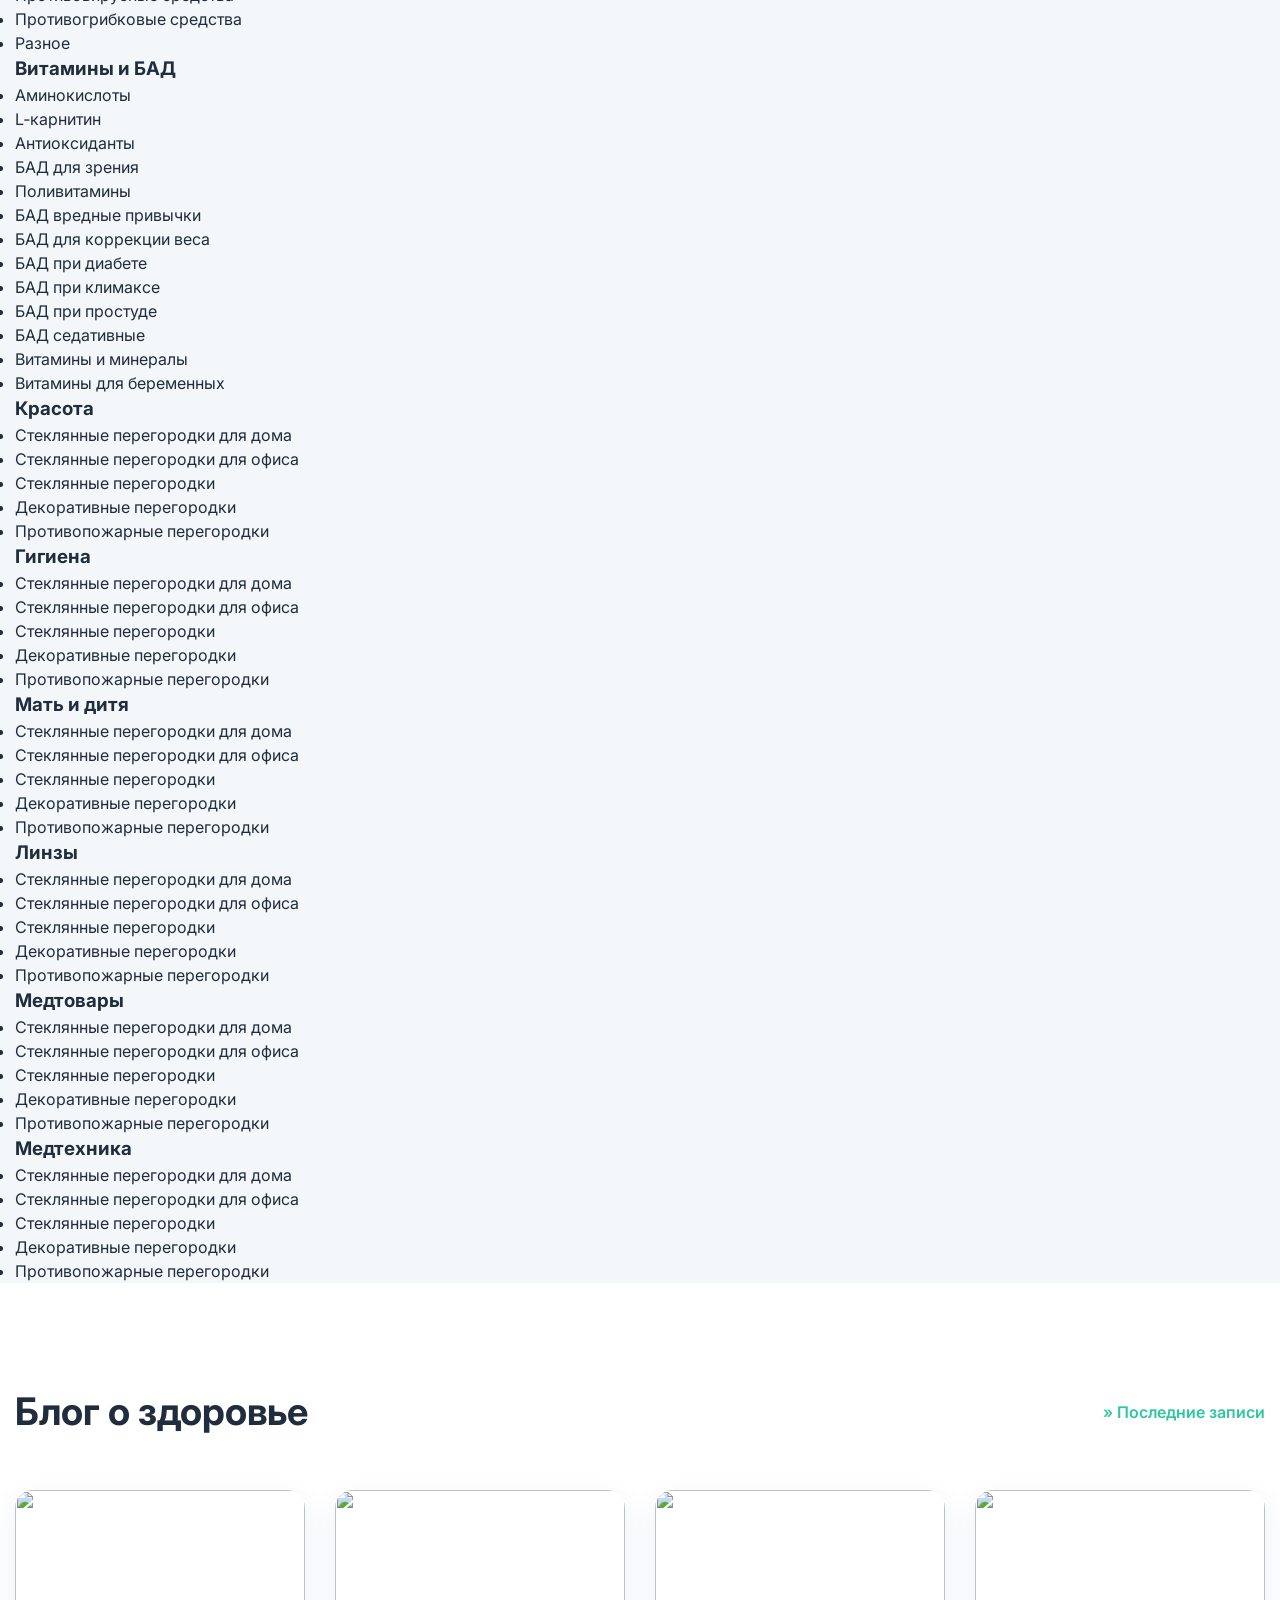
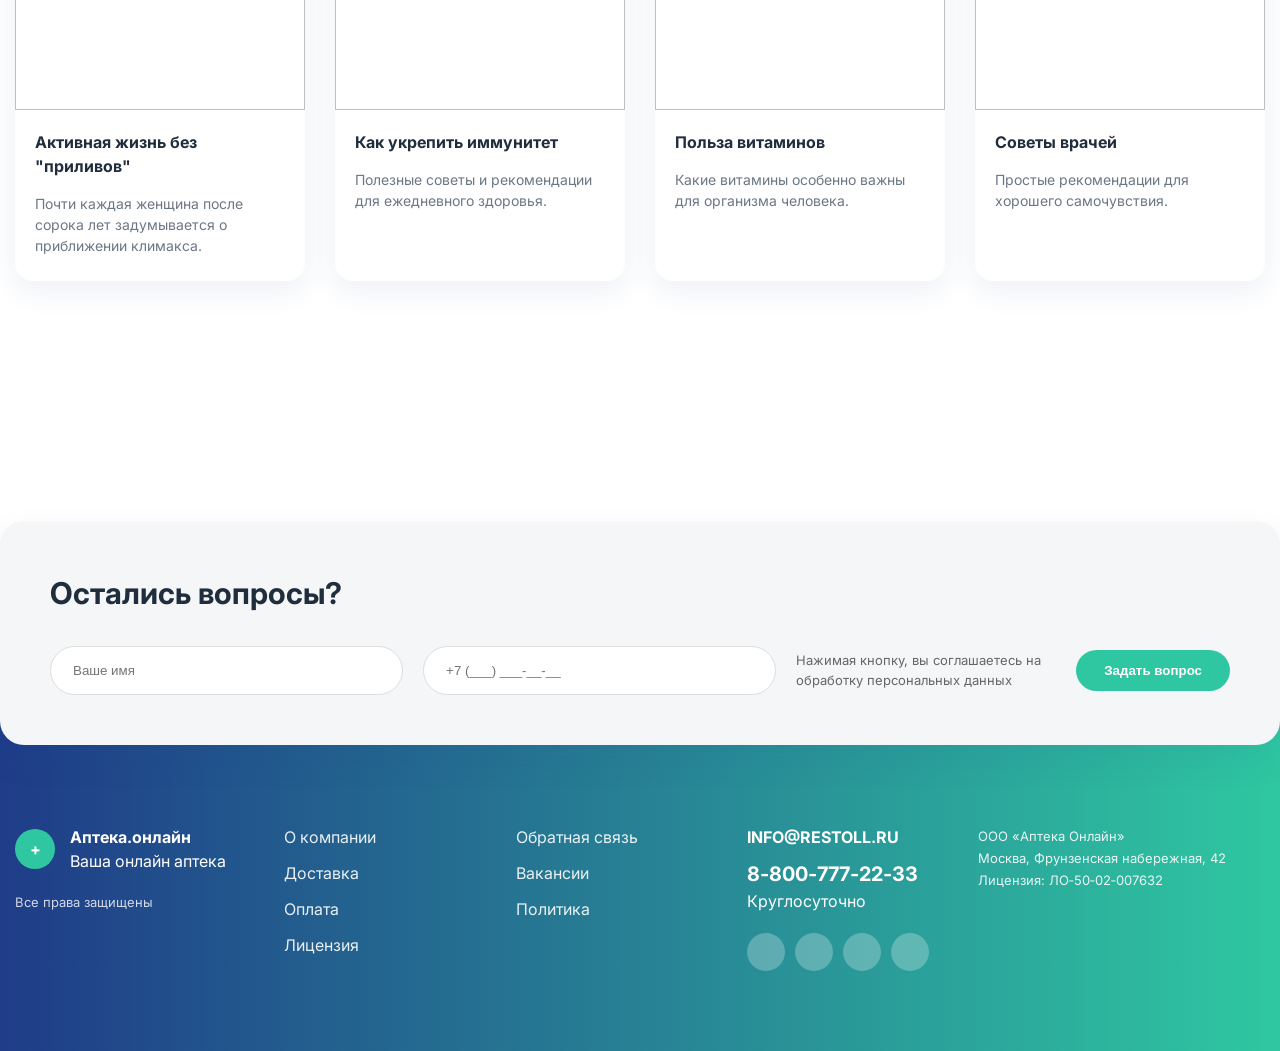
==== commit c7d82a9d: "Update index.html" ====
--- a/index.html
+++ b/index.html
@@ -784,15 +784,29 @@
 
 </section>
 
-<!-- ================= ALPHABET ================= -->
-
-<section class="alphabet-section">
+<!-- ================= ALPHABET PAGE BLOCK ================= -->
+
+<section class="alphabet-page">
 
     <div class="container">
 
-        <div class="alphabet-header">
-
-            <h2>Поиск по алфавиту</h2>
+        <!-- BREADCRUMBS -->
+
+        <div class="breadcrumbs">
+
+            <a href="index.html">Главная</a>
+
+            <span>»</span>
+
+            <span>Поиск по алфавиту</span>
+
+        </div>
+
+        <!-- HEADER -->
+
+        <div class="alphabet-page-header">
+
+            <h1>Поиск по алфавиту</h1>
 
             <a href="disease.html">
                 Выбор товара по заболеванию
@@ -800,169 +814,259 @@
 
         </div>
 
-        <div class="alphabet">
-
-            <span>А</span>
-            <span>Б</span>
-            <span>В</span>
-            <span>Г</span>
-            <span>Д</span>
-            <span>Е</span>
-            <span>Ж</span>
-            <span>З</span>
-            <span>И</span>
-            <span>Й</span>
-            <span>К</span>
-            <span>Л</span>
-            <span>М</span>
-            <span>Н</span>
-            <span>О</span>
-            <span>П</span>
-            <span>Р</span>
-            <span>С</span>
-            <span>Т</span>
-            <span>У</span>
-            <span>Ф</span>
-            <span>Х</span>
-            <span>Ц</span>
-            <span>Ч</span>
-            <span>Ш</span>
-            <span>Щ</span>
-            <span>Э</span>
-            <span>Ю</span>
-            <span>Я</span>
-
-        </div>
-
-        <!-- CATEGORIES -->
-
-        <div class="alphabet-cards">
-
-            <div class="alphabet-card">
+        <!-- LETTERS -->
+
+        <div class="alphabet-letters">
+
+            <div class="letters-row">
+
+                <span class="active">А</span>
+                <span>Б</span>
+                <span>В</span>
+                <span>Г</span>
+                <span>Д</span>
+                <span>Е</span>
+                <span>Ё</span>
+                <span>Ж</span>
+                <span>З</span>
+                <span>И</span>
+                <span>Й</span>
+                <span>К</span>
+                <span>Л</span>
+                <span>М</span>
+                <span>Н</span>
+                <span>О</span>
+                <span>П</span>
+                <span>Р</span>
+                <span>С</span>
+                <span>Т</span>
+                <span>У</span>
+                <span>Ф</span>
+                <span>Х</span>
+                <span>Ц</span>
+                <span>Ч</span>
+                <span>Ш</span>
+                <span>Щ</span>
+                <span>Ъ</span>
+                <span>Ы</span>
+                <span>Ь</span>
+                <span>Э</span>
+                <span>Ю</span>
+                <span>Я</span>
+
+            </div>
+
+            <div class="letters-row latin">
+
+                <span>A</span>
+                <span>B</span>
+                <span>C</span>
+                <span>D</span>
+                <span>E</span>
+                <span>F</span>
+                <span>G</span>
+                <span>H</span>
+                <span>I</span>
+                <span>J</span>
+                <span>K</span>
+                <span>L</span>
+                <span>M</span>
+                <span>N</span>
+                <span>O</span>
+                <span>P</span>
+                <span>Q</span>
+                <span>R</span>
+                <span>S</span>
+                <span>T</span>
+                <span>U</span>
+                <span>V</span>
+                <span>W</span>
+                <span>X</span>
+                <span>Y</span>
+                <span>Z</span>
+
+            </div>
+
+            <div class="letters-row numbers">
+
+                <span>0</span>
+                <span>1</span>
+                <span>2</span>
+                <span>3</span>
+                <span>4</span>
+                <span>5</span>
+                <span>6</span>
+                <span>7</span>
+                <span>8</span>
+                <span>9</span>
+
+            </div>
+
+            <div class="big-letter">
+                А‑Я
+            </div>
+
+        </div>
+
+        <!-- GRID -->
+
+        <div class="alphabet-page-grid">
+
+            <!-- CARD -->
+
+            <div class="alphabet-page-card large">
 
                 <h3>Лекарства</h3>
 
                 <ul>
+                    <li>Акушерство, гинекология</li>
+                    <li>Аллергия</li>
+                    <li>Анестезия, реанимация</li>
                     <li>Антибиотики</li>
-                    <li>Обезболивающие</li>
-                    <li>Противовирусные</li>
-                    <li>Сердечные препараты</li>
-                    <li>ЖКТ</li>
+                    <li>Болезни крови</li>
+                    <li>Боль, температура</li>
+                    <li>Геморрой</li>
+                    <li>Глаза</li>
+                    <li>Глисты, вши, чесотка</li>
+                    <li>Гомеопатия</li>
+                    <li>Диабет</li>
+                    <li>Диагностические средства</li>
+                    <li>Дыхательная система</li>
+                    <li>Желудок, кишечник, печень</li>
+                    <li>Зубы и рот</li>
+                    <li>Иммунная система</li>
+                    <li>Кожа</li>
+                    <li>Мочеполовая система</li>
+                    <li>Нарушения обмена веществ</li>
+                    <li>Неврология, психиатрия</li>
+                    <li>Обеззараживающие средства</li>
+                    <li>Онкология</li>
+                    <li>Отравления</li>
+                    <li>Питательные смеси</li>
+                    <li>Противовирусные средства</li>
+                    <li>Противогрибковые средства</li>
+                    <li>Разное</li>
                 </ul>
 
-                <a href="#">» Все категории</a>
-
-            </div>
-
-            <div class="alphabet-card">
+            </div>
+
+            <!-- CARD -->
+
+            <div class="alphabet-page-card">
 
                 <h3>Витамины и БАД</h3>
 
                 <ul>
-                    <li>Витамины</li>
-                    <li>Минералы</li>
-                    <li>Для иммунитета</li>
-                    <li>Для детей</li>
-                    <li>Омега‑3</li>
+                    <li>Аминокислоты</li>
+                    <li>L‑карнитин</li>
+                    <li>Антиоксиданты</li>
+                    <li>БАД для зрения</li>
+                    <li>Поливитамины</li>
+                    <li>БАД вредные привычки</li>
+                    <li>БАД для коррекции веса</li>
+                    <li>БАД при диабете</li>
+                    <li>БАД при климаксе</li>
+                    <li>БАД при простуде</li>
+                    <li>БАД седативные</li>
+                    <li>Витамины и минералы</li>
+                    <li>Витамины для беременных</li>
                 </ul>
 
-                <a href="#">» Все категории</a>
-
-            </div>
-
-            <div class="alphabet-card">
+            </div>
+
+            <!-- CARD -->
+
+            <div class="alphabet-page-card">
 
                 <h3>Красота</h3>
 
                 <ul>
-                    <li>Уход за кожей</li>
-                    <li>Для волос</li>
-                    <li>Косметика</li>
-                    <li>Для лица</li>
-                    <li>Для тела</li>
+                    <li>Стеклянные перегородки для дома</li>
+                    <li>Стеклянные перегородки для офиса</li>
+                    <li>Стеклянные перегородки</li>
+                    <li>Декоративные перегородки</li>
+                    <li>Противопожарные перегородки</li>
                 </ul>
 
-                <a href="#">» Все категории</a>
-
-            </div>
-
-            <div class="alphabet-card">
+            </div>
+
+            <!-- CARD -->
+
+            <div class="alphabet-page-card">
 
                 <h3>Гигиена</h3>
 
                 <ul>
-                    <li>Зубные щетки</li>
-                    <li>Пасты</li>
-                    <li>Мыло</li>
-                    <li>Антисептики</li>
-                    <li>Салфетки</li>
+                    <li>Стеклянные перегородки для дома</li>
+                    <li>Стеклянные перегородки для офиса</li>
+                    <li>Стеклянные перегородки</li>
+                    <li>Декоративные перегородки</li>
+                    <li>Противопожарные перегородки</li>
                 </ul>
 
-                <a href="#">» Все категории</a>
-
-            </div>
-
-            <div class="alphabet-card">
+            </div>
+
+            <!-- CARD -->
+
+            <div class="alphabet-page-card">
 
                 <h3>Мать и дитя</h3>
 
                 <ul>
-                    <li>Подгузники</li>
-                    <li>Питание</li>
-                    <li>Бутылочки</li>
-                    <li>Игрушки</li>
-                    <li>Уход</li>
+                    <li>Стеклянные перегородки для дома</li>
+                    <li>Стеклянные перегородки для офиса</li>
+                    <li>Стеклянные перегородки</li>
+                    <li>Декоративные перегородки</li>
+                    <li>Противопожарные перегородки</li>
                 </ul>
 
-                <a href="#">» Все категории</a>
-
-            </div>
-
-            <div class="alphabet-card">
+            </div>
+
+            <!-- CARD -->
+
+            <div class="alphabet-page-card">
 
                 <h3>Линзы</h3>
 
                 <ul>
-                    <li>Контактные линзы</li>
-                    <li>Растворы</li>
-                    <li>Контейнеры</li>
-                    <li>Капли</li>
-                    <li>Аксессуары</li>
+                    <li>Стеклянные перегородки для дома</li>
+                    <li>Стеклянные перегородки для офиса</li>
+                    <li>Стеклянные перегородки</li>
+                    <li>Декоративные перегородки</li>
+                    <li>Противопожарные перегородки</li>
                 </ul>
 
-                <a href="#">» Все категории</a>
-
-            </div>
-
-            <div class="alphabet-card">
+            </div>
+
+            <!-- CARD -->
+
+            <div class="alphabet-page-card">
 
                 <h3>Медтовары</h3>
 
                 <ul>
-                    <li>Термометры</li>
-                    <li>Тонометры</li>
-                    <li>Маски</li>
-                    <li>Перчатки</li>
-                    <li>Шприцы</li>
+                    <li>Стеклянные перегородки для дома</li>
+                    <li>Стеклянные перегородки для офиса</li>
+                    <li>Стеклянные перегородки</li>
+                    <li>Декоративные перегородки</li>
+                    <li>Противопожарные перегородки</li>
                 </ul>
 
-                <a href="#">» Все категории</a>
-
-            </div>
-
-            <div class="alphabet-card">
+            </div>
+
+            <!-- CARD -->
+
+            <div class="alphabet-page-card">
 
                 <h3>Медтехника</h3>
 
                 <ul>
-                    <li>Ингаляторы</li>
-                    <li>Глюкометры</li>
-                    <li>Тонометры</li>
-                    <li>Массажеры</li>
-                    <li>Очистители воздуха</li>
+                    <li>Стеклянные перегородки для дома</li>
+                    <li>Стеклянные перегородки для офиса</li>
+                    <li>Стеклянные перегородки</li>
+                    <li>Декоративные перегородки</li>
+                    <li>Противопожарные перегородки</li>
                 </ul>
-
-                <a href="#">» Все категории</a>
 
             </div>
 
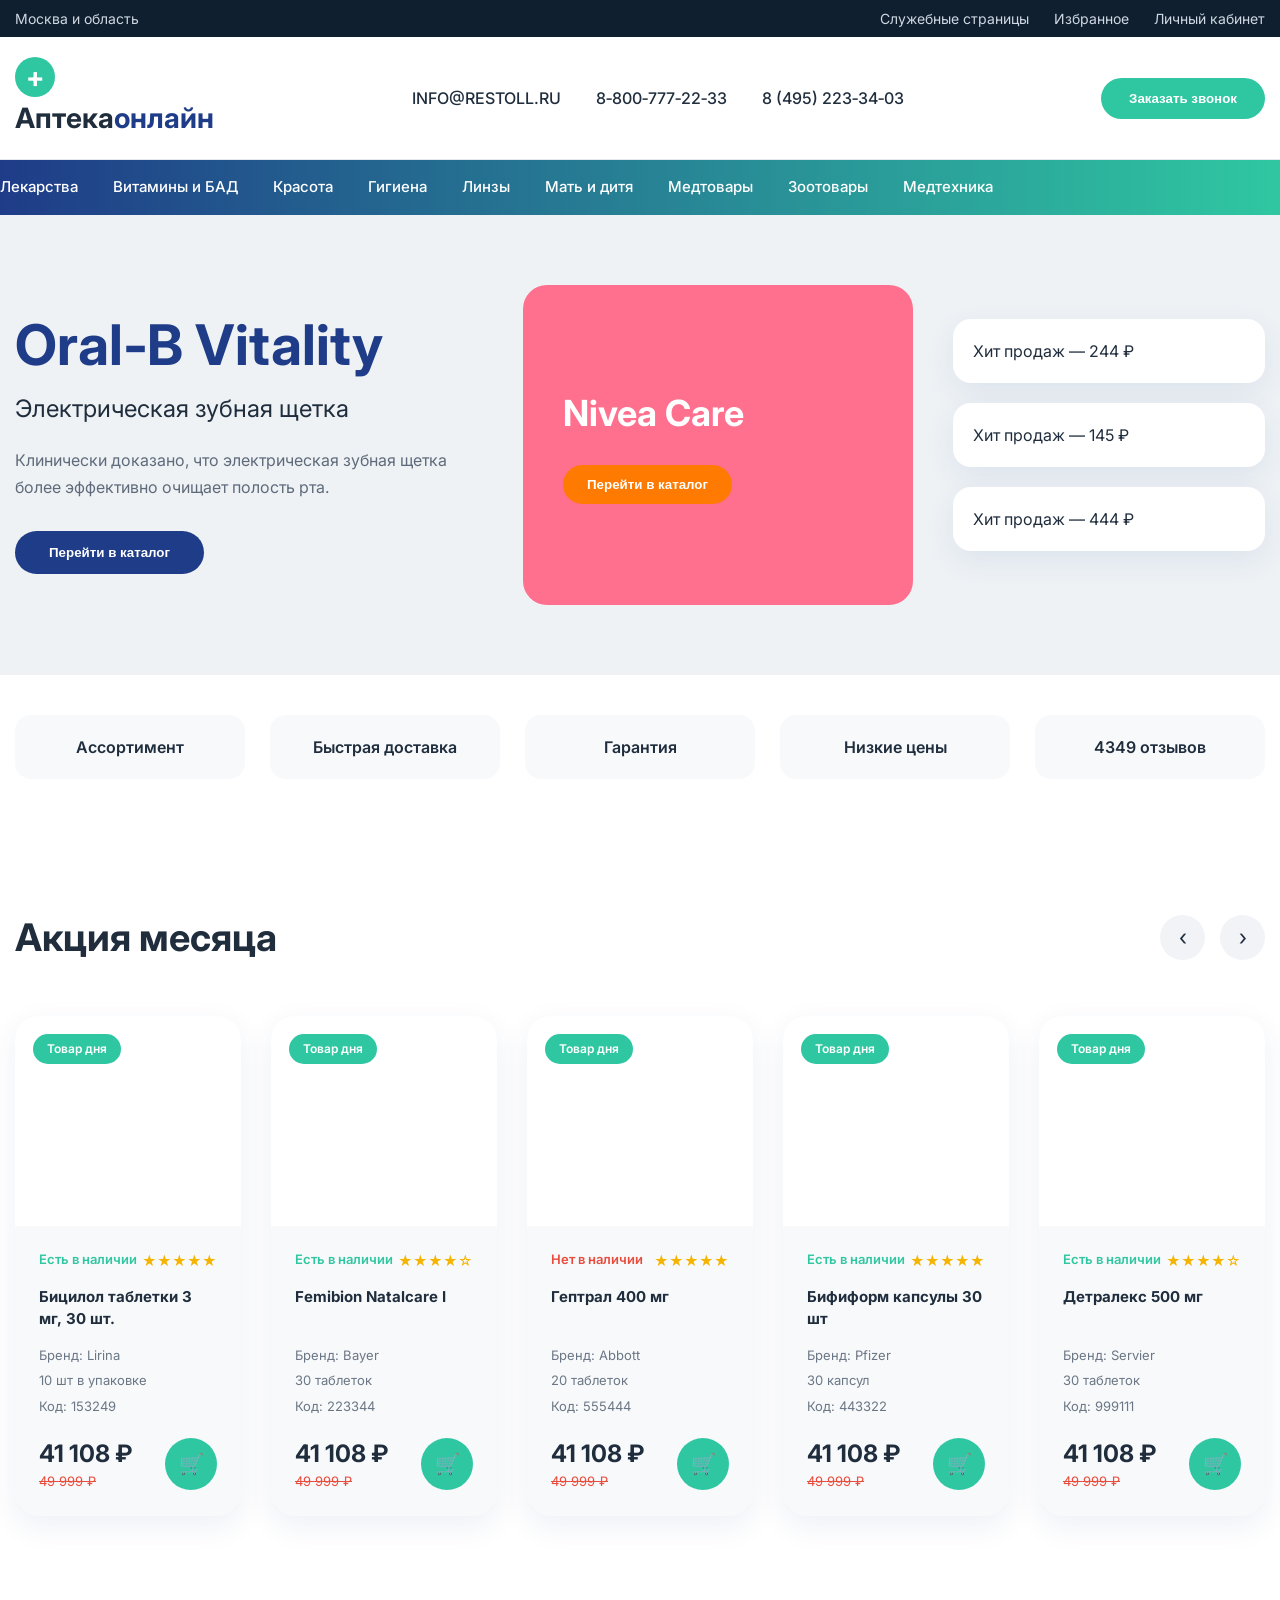
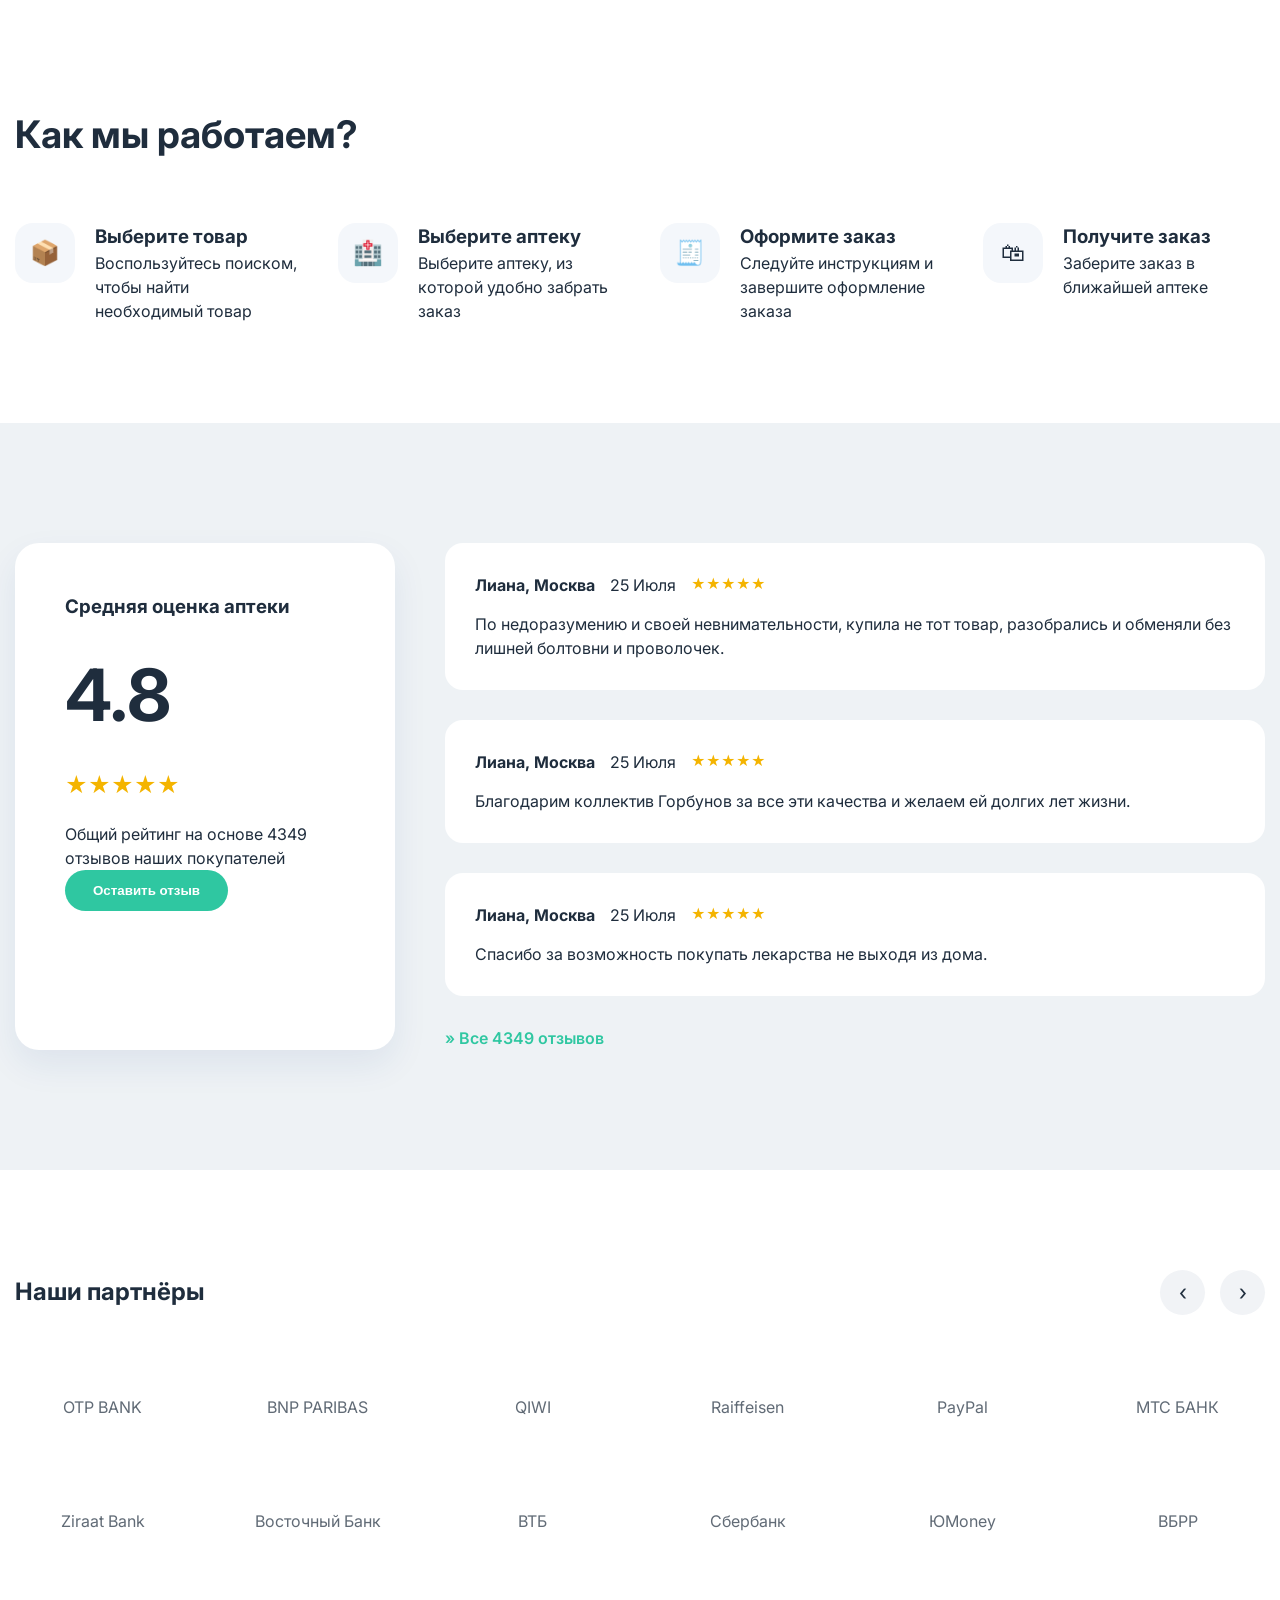
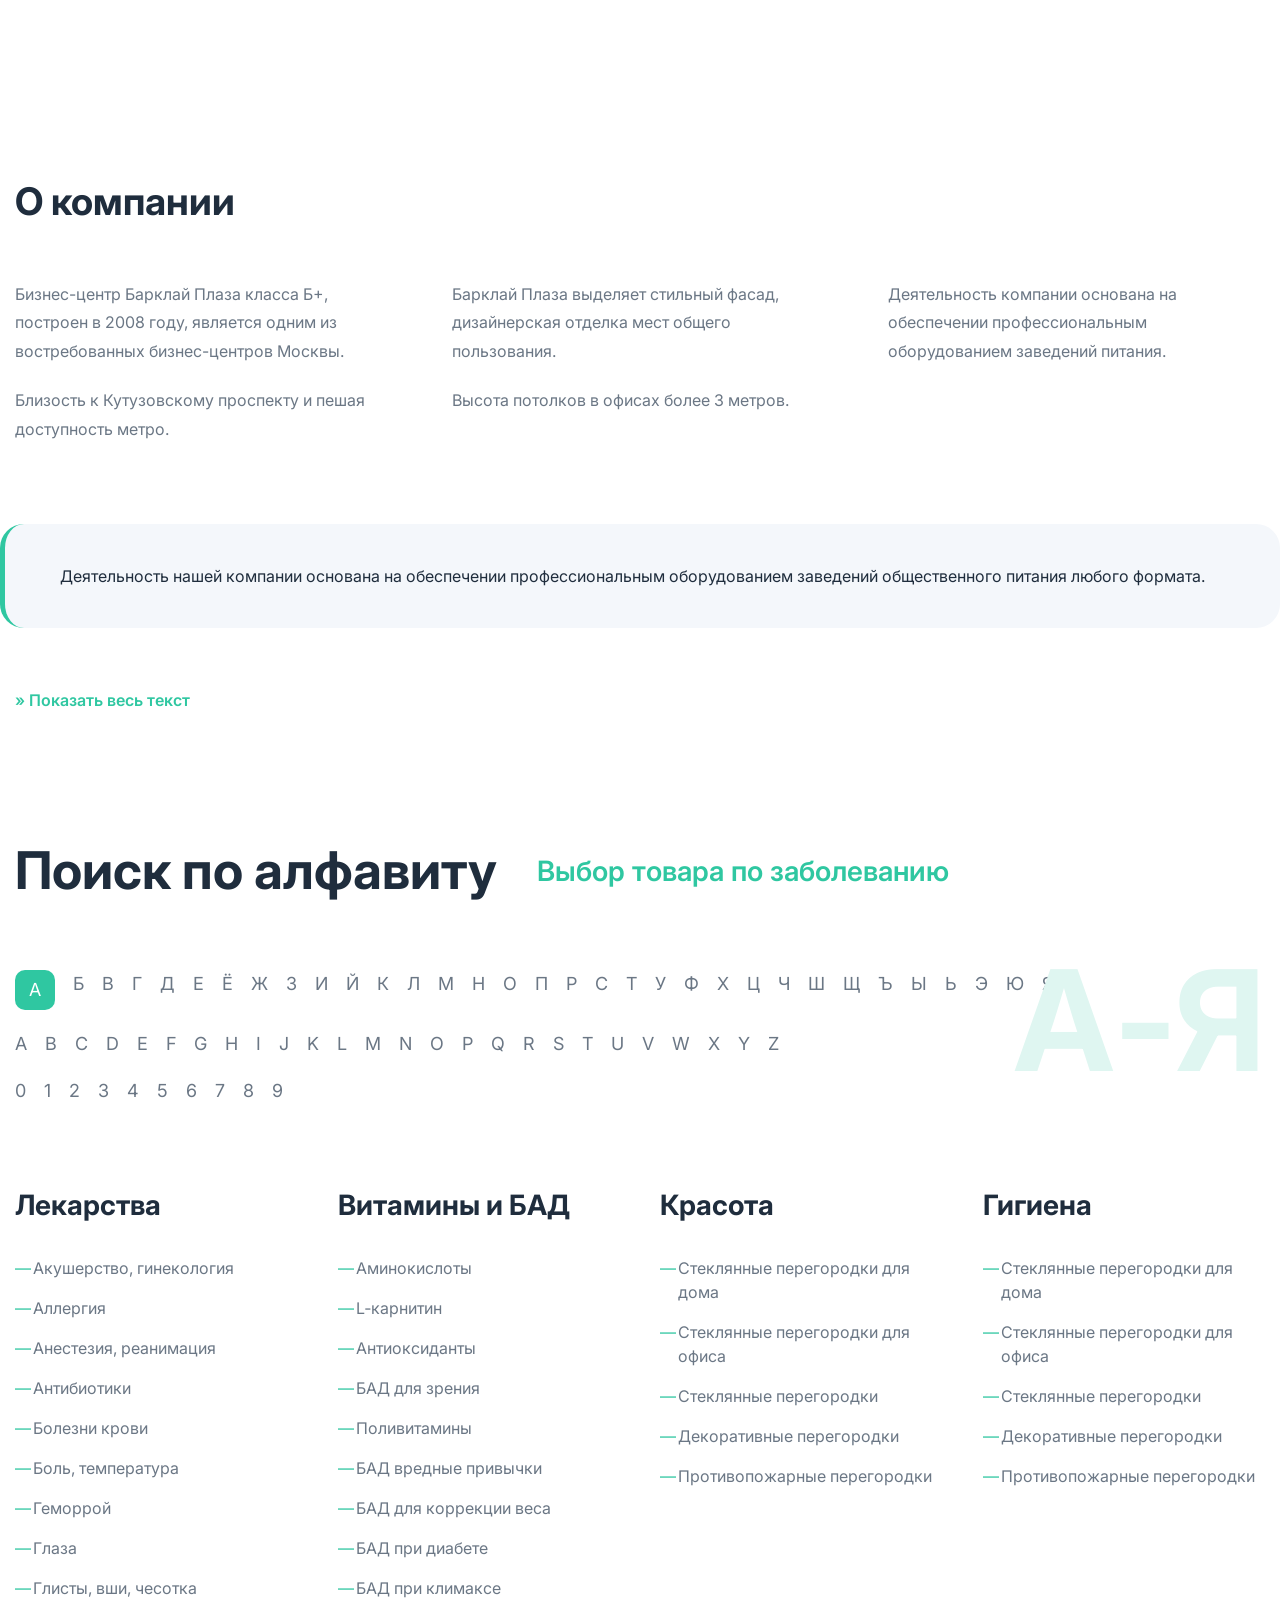
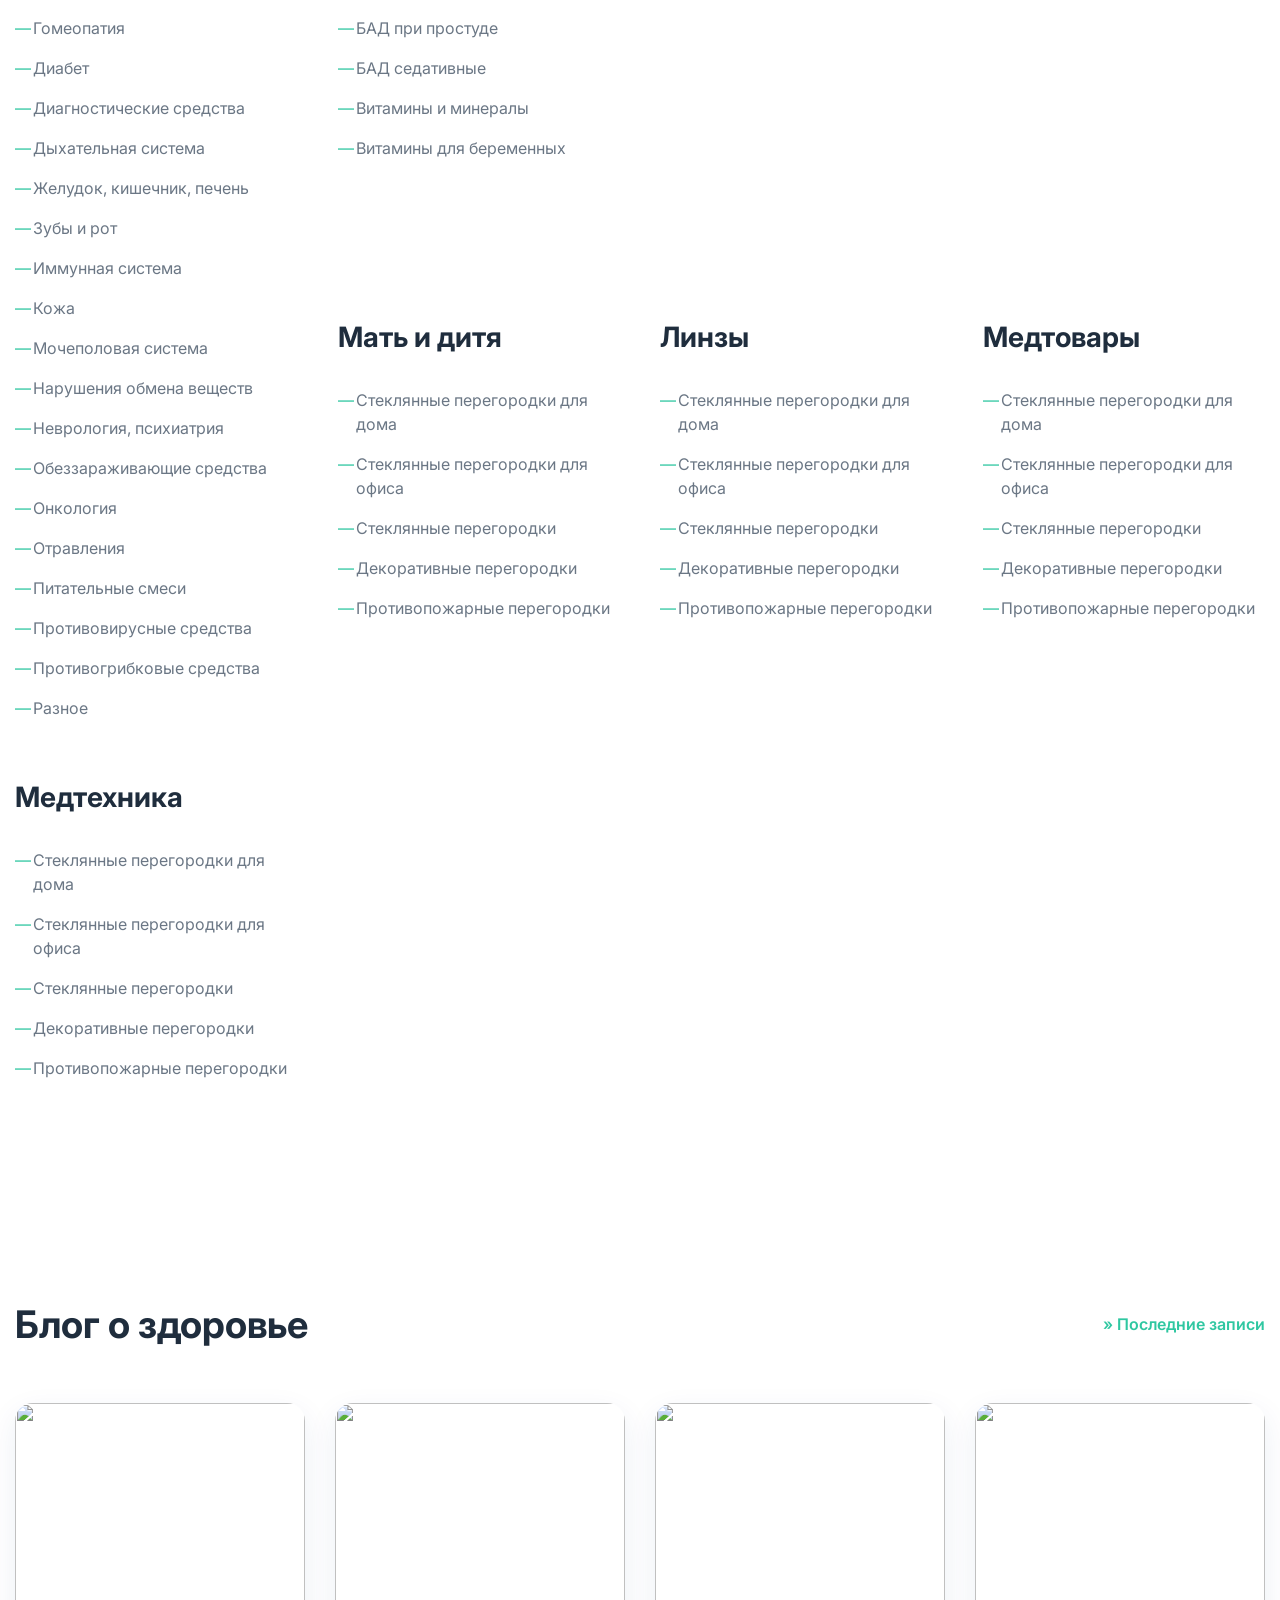
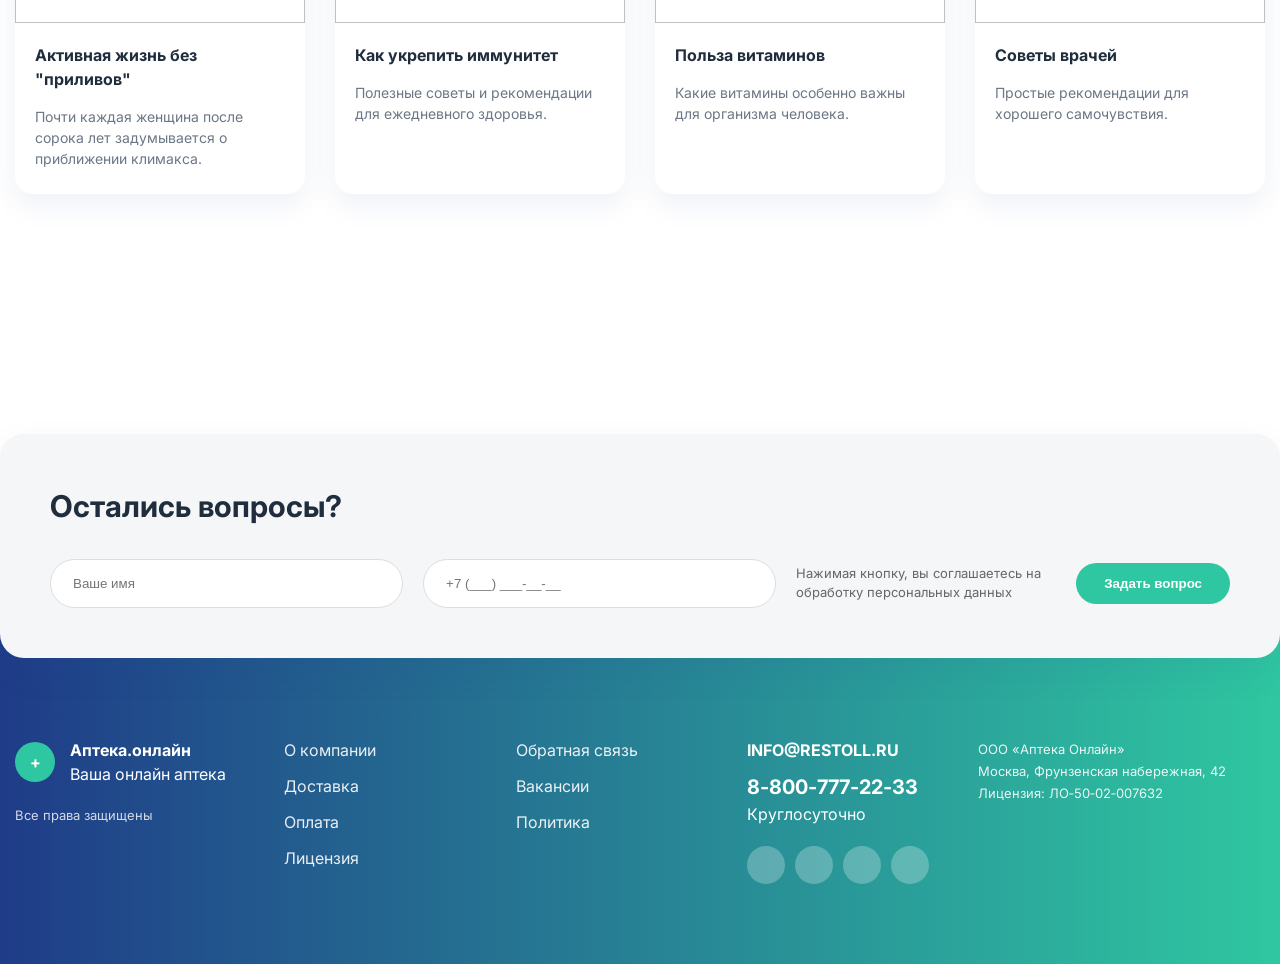
==== commit c785c8a3: "Update index.html" ====
--- a/index.html
+++ b/index.html
@@ -789,18 +789,6 @@
 <section class="alphabet-page">
 
     <div class="container">
-
-        <!-- BREADCRUMBS -->
-
-        <div class="breadcrumbs">
-
-            <a href="index.html">Главная</a>
-
-            <span>»</span>
-
-            <span>Поиск по алфавиту</span>
-
-        </div>
 
         <!-- HEADER -->
 
--- a/css/style.css
+++ b/css/style.css
@@ -603,101 +603,267 @@
 /* ================= ALPHABET ================= */
 
 .alphabet-section{
-    padding:100px 0;
+padding:100px 0;
+background:#ffffff;
+color:#1f2d3d;
+}
+
+.alphabet-header{
+display:flex;
+justify-content:space-between;
+margin-bottom:40px;
+flex-wrap:wrap;
+gap:20px;
+}
+
+.alphabet-header a{
+color:#2fc7a1;
+text-decoration:none;
+font-weight:600;
+}
+
+.alphabet{
+display:flex;
+flex-wrap:wrap;
+gap:18px;
+font-size:18px;
+margin-bottom:60px;
+}
+
+.alphabet span{
+cursor:pointer;
+color:#6b7785;
+transition:0.3s;
+}
+
+.alphabet span:hover{
+color:#2fc7a1;
+}
+
+/* ================= ALPHABET CARDS ================= */
+
+.alphabet-cards{
+margin-top:60px;
+display:grid;
+grid-template-columns:repeat(4,1fr);
+gap:25px;
+}
+
+.alphabet-card{
+background:#f7f9fb;
+border-radius:20px;
+padding:30px;
+color:#1f2d3d;
+}
+
+.alphabet-card h3{
+margin-bottom:20px;
+font-size:18px;
+}
+
+.alphabet-card ul{
+list-style:none;
+margin-bottom:20px;
+}
+
+.alphabet-card ul li{
+margin-bottom:10px;
+color:#6b7785;
+font-size:14px;
+}
+
+.alphabet-card a{
+color:#2fc7a1;
+text-decoration:none;
+font-weight:600;
+}
+
+.alphabet span{
+cursor:pointer;
+transition:0.3s;
+}
+
+.alphabet span:hover{
+color:#2fc7a1;
+}
+
+@media(max-width:992px){
+.alphabet-cards{
+    grid-template-columns:repeat(2,1fr);
+}
+}
+
+@media(max-width:576px){
+.alphabet-cards{
+    grid-template-columns:1fr;
+}
+}
+
+/* ================= ALPHABET PAGE ================= */
+
+.alphabet-page{
+    padding:60px 0 100px;
     background:#ffffff;
-    color:#1f2d3d;
-}
-
-.alphabet-header{
-    display:flex;
-    justify-content:space-between;
-    margin-bottom:40px;
-    flex-wrap:wrap;
-    gap:20px;
-}
-
-.alphabet-header a{
+}
+
+.breadcrumbs{
+    display:flex;
+    align-items:center;
+    gap:10px;
+    margin-bottom:25px;
+    font-size:14px;
+}
+
+.breadcrumbs a{
     color:#2fc7a1;
     text-decoration:none;
     font-weight:600;
 }
 
-.alphabet{
+.alphabet-page-header{
+    display:flex;
+    align-items:center;
+    gap:40px;
+    margin-bottom:60px;
+    flex-wrap:wrap;
+}
+
+.alphabet-page-header h1{
+    font-size:52px;
+    font-weight:700;
+}
+
+.alphabet-page-header a{
+    color:#2fc7a1;
+    text-decoration:none;
+    font-size:28px;
+    font-weight:600;
+}
+
+.alphabet-letters{
+    position:relative;
+    margin-bottom:80px;
+}
+
+.letters-row{
     display:flex;
     flex-wrap:wrap;
     gap:18px;
+    margin-bottom:20px;
+}
+
+.letters-row span{
     font-size:18px;
-    margin-bottom:60px;
-}
-
-.alphabet span{
+    color:#6b7785;
     cursor:pointer;
-    color:#6b7785;
     transition:0.3s;
 }
 
-.alphabet span:hover{
+.letters-row span:hover{
     color:#2fc7a1;
 }
 
-/* ================= ALPHABET CARDS ================= */
-
-.alphabet-cards{
-    margin-top:60px;
+.letters-row .active{
+    width:40px;
+    height:40px;
+    background:#2fc7a1;
+    color:#fff;
+    border-radius:10px;
+    display:flex;
+    align-items:center;
+    justify-content:center;
+}
+
+.big-letter{
+    position:absolute;
+    right:0;
+    top:-20px;
+    font-size:140px;
+    font-weight:700;
+    color:#dff6f1;
+    line-height:1;
+}
+
+.alphabet-page-grid{
     display:grid;
     grid-template-columns:repeat(4,1fr);
-    gap:25px;
-}
-
-.alphabet-card{
-    background:#f7f9fb;
-    border-radius:20px;
-    padding:30px;
+    gap:40px;
+}
+
+.alphabet-page-card{
+    min-height:260px;
+}
+
+.alphabet-page-card.large{
+    grid-row:span 2;
+}
+
+.alphabet-page-card h3{
+    font-size:28px;
+    margin-bottom:30px;
     color:#1f2d3d;
 }
 
-.alphabet-card h3{
-    margin-bottom:20px;
-    font-size:18px;
-}
-
-.alphabet-card ul{
+.alphabet-page-card ul{
     list-style:none;
-    margin-bottom:20px;
-}
-
-.alphabet-card ul li{
-    margin-bottom:10px;
+}
+
+.alphabet-page-card ul li{
+    margin-bottom:16px;
     color:#6b7785;
-    font-size:14px;
-}
-
-.alphabet-card a{
+    position:relative;
+    padding-left:18px;
+    line-height:1.5;
+}
+
+.alphabet-page-card ul li::before{
+    content:"—";
+    position:absolute;
+    left:0;
     color:#2fc7a1;
-    text-decoration:none;
-    font-weight:600;
-}
-
-.alphabet span{
-    cursor:pointer;
-    transition:0.3s;
-}
-
-.alphabet span:hover{
-    color:#2fc7a1;
+}
+
+/* ================= RESPONSIVE ================= */
+
+@media(max-width:1200px){
+
+    .alphabet-page-grid{
+        grid-template-columns:repeat(3,1fr);
+    }
+
+    .big-letter{
+        display:none;
+    }
 }
 
 @media(max-width:992px){
 
-    .alphabet-cards{
+    .alphabet-page-grid{
         grid-template-columns:repeat(2,1fr);
     }
+
+    .alphabet-page-header h1{
+        font-size:40px;
+    }
 }
 
 @media(max-width:576px){
 
-    .alphabet-cards{
+    .alphabet-page-grid{
         grid-template-columns:1fr;
+    }
+
+    .alphabet-page-header{
+        flex-direction:column;
+        align-items:flex-start;
+    }
+
+    .alphabet-page-header h1{
+        font-size:32px;
+    }
+
+    .alphabet-page-header a{
+        font-size:20px;
     }
 }
 
@@ -1016,108 +1182,3 @@
         padding:120px 0 60px;
     }
 }
-
-/* ================= DISEASE PAGE ================= */
-
-.disease-page{
-    padding:60px 0 100px;
-    background:#ffffff;
-}
-
-.breadcrumbs{
-    display:flex;
-    gap:10px;
-    margin-bottom:30px;
-    font-size:14px;
-    color:#8a94a6;
-}
-
-.breadcrumbs a{
-    color:#2fc7a1;
-    text-decoration:none;
-}
-
-.disease-header{
-    display:flex;
-    justify-content:space-between;
-    align-items:center;
-    margin-bottom:60px;
-    flex-wrap:wrap;
-    gap:20px;
-}
-
-.disease-header h1{
-    font-size:42px;
-}
-
-.disease-header a{
-    color:#2fc7a1;
-    text-decoration:none;
-    font-weight:600;
-}
-
-.disease-grid{
-    display:grid;
-    grid-template-columns:repeat(4,1fr);
-    gap:30px;
-}
-
-.disease-card{
-    background:#f7f9fb;
-    border-radius:24px;
-    padding:30px;
-    transition:0.3s;
-}
-
-.disease-card:hover{
-    transform:translateY(-6px);
-    box-shadow:0 15px 35px rgba(31,60,136,0.08);
-}
-
-.disease-card h3{
-    margin-bottom:20px;
-    font-size:20px;
-}
-
-.disease-card ul{
-    list-style:none;
-    margin-bottom:20px;
-}
-
-.disease-card ul li{
-    margin-bottom:12px;
-    color:#6b7785;
-}
-
-.disease-card a{
-    color:#2fc7a1;
-    text-decoration:none;
-    font-weight:600;
-}
-
-/* RESPONSIVE */
-
-@media(max-width:1200px){
-
-    .disease-grid{
-        grid-template-columns:repeat(3,1fr);
-    }
-}
-
-@media(max-width:992px){
-
-    .disease-grid{
-        grid-template-columns:repeat(2,1fr);
-    }
-}
-
-@media(max-width:576px){
-
-    .disease-grid{
-        grid-template-columns:1fr;
-    }
-
-    .disease-header h1{
-        font-size:32px;
-    }
-}
